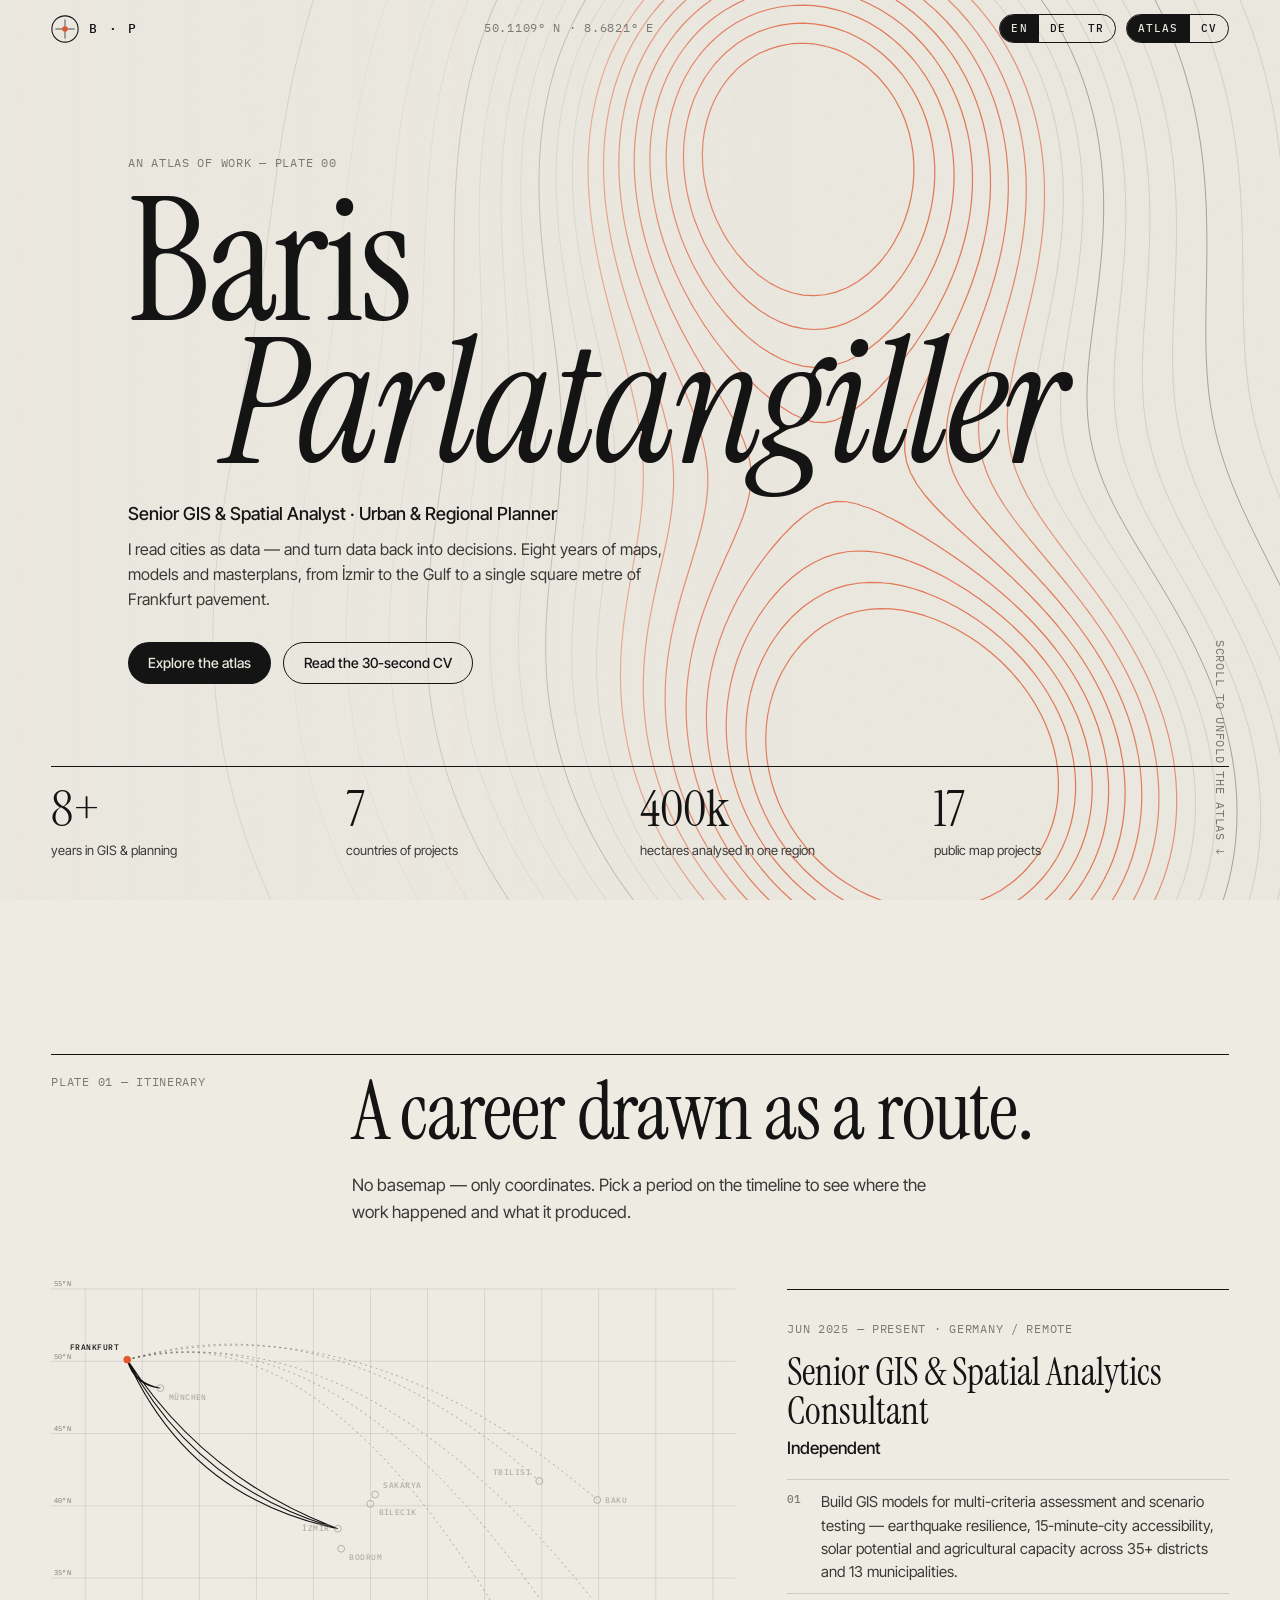
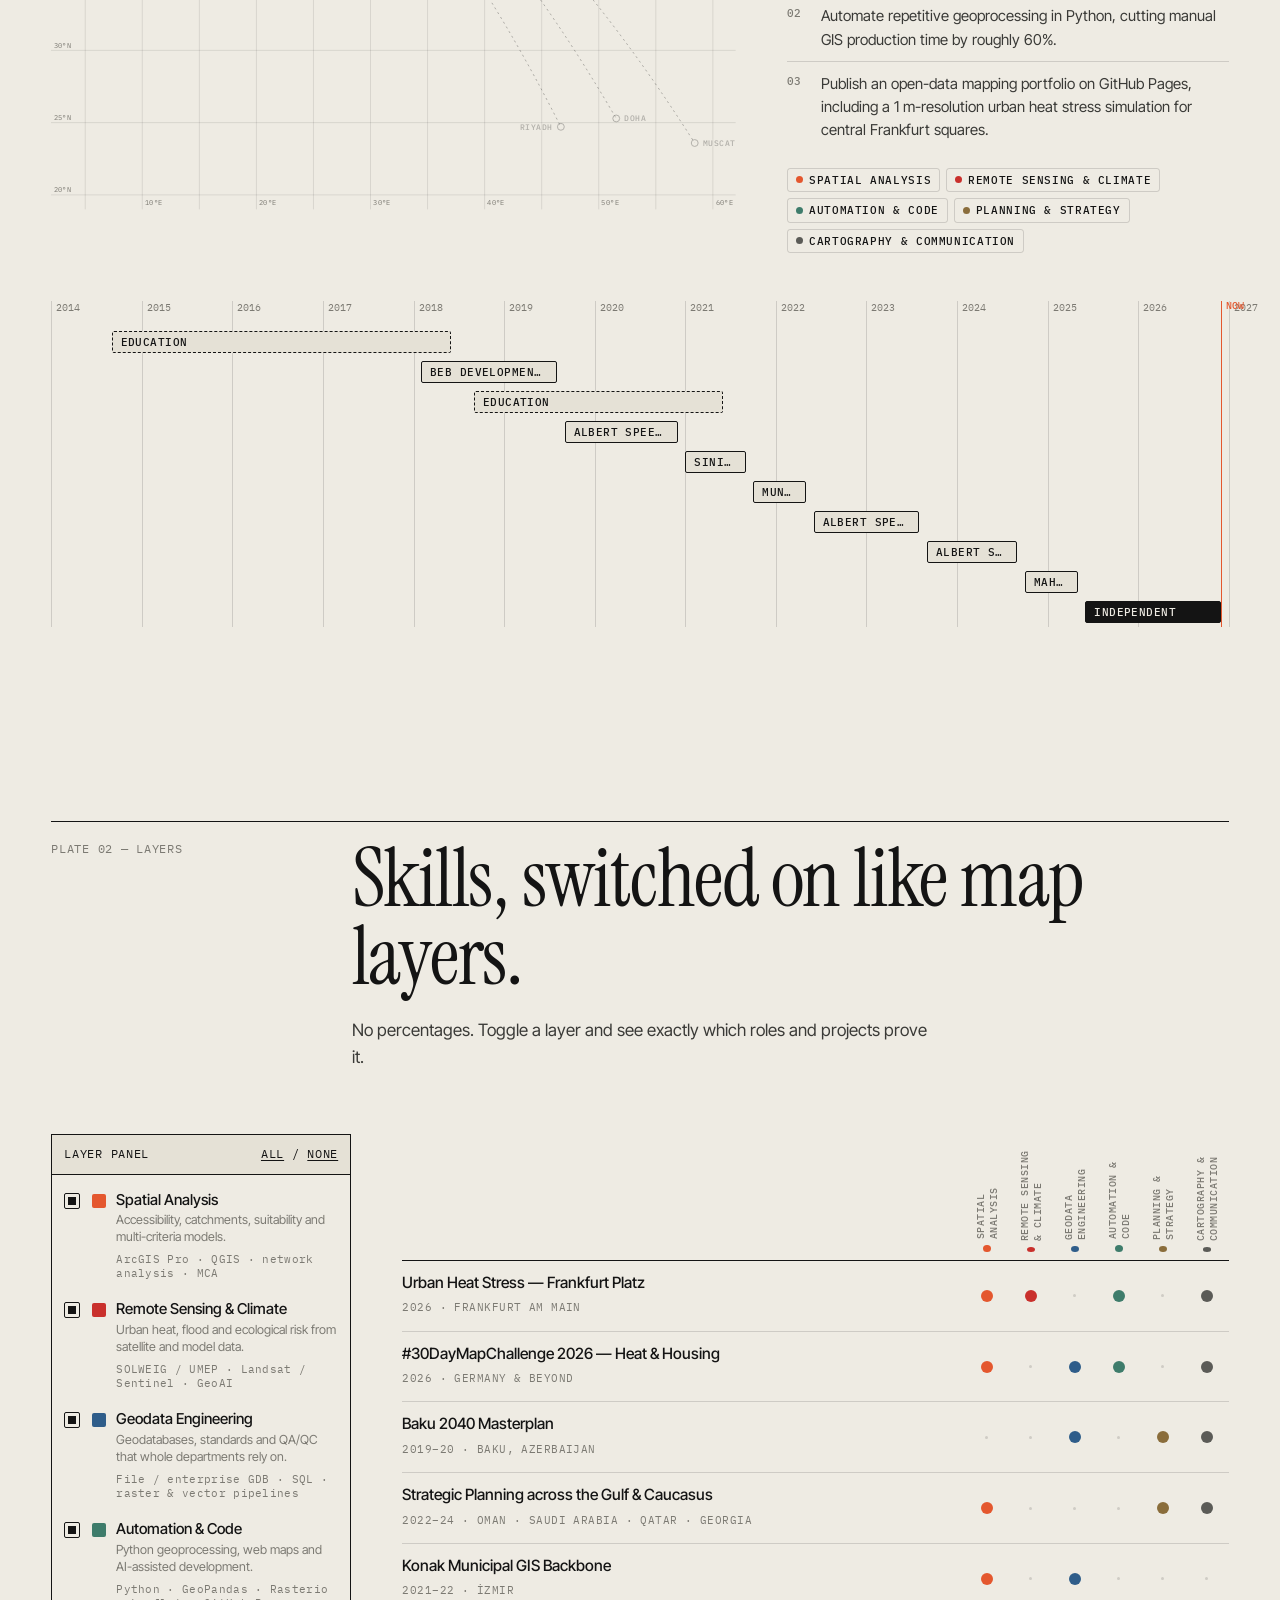
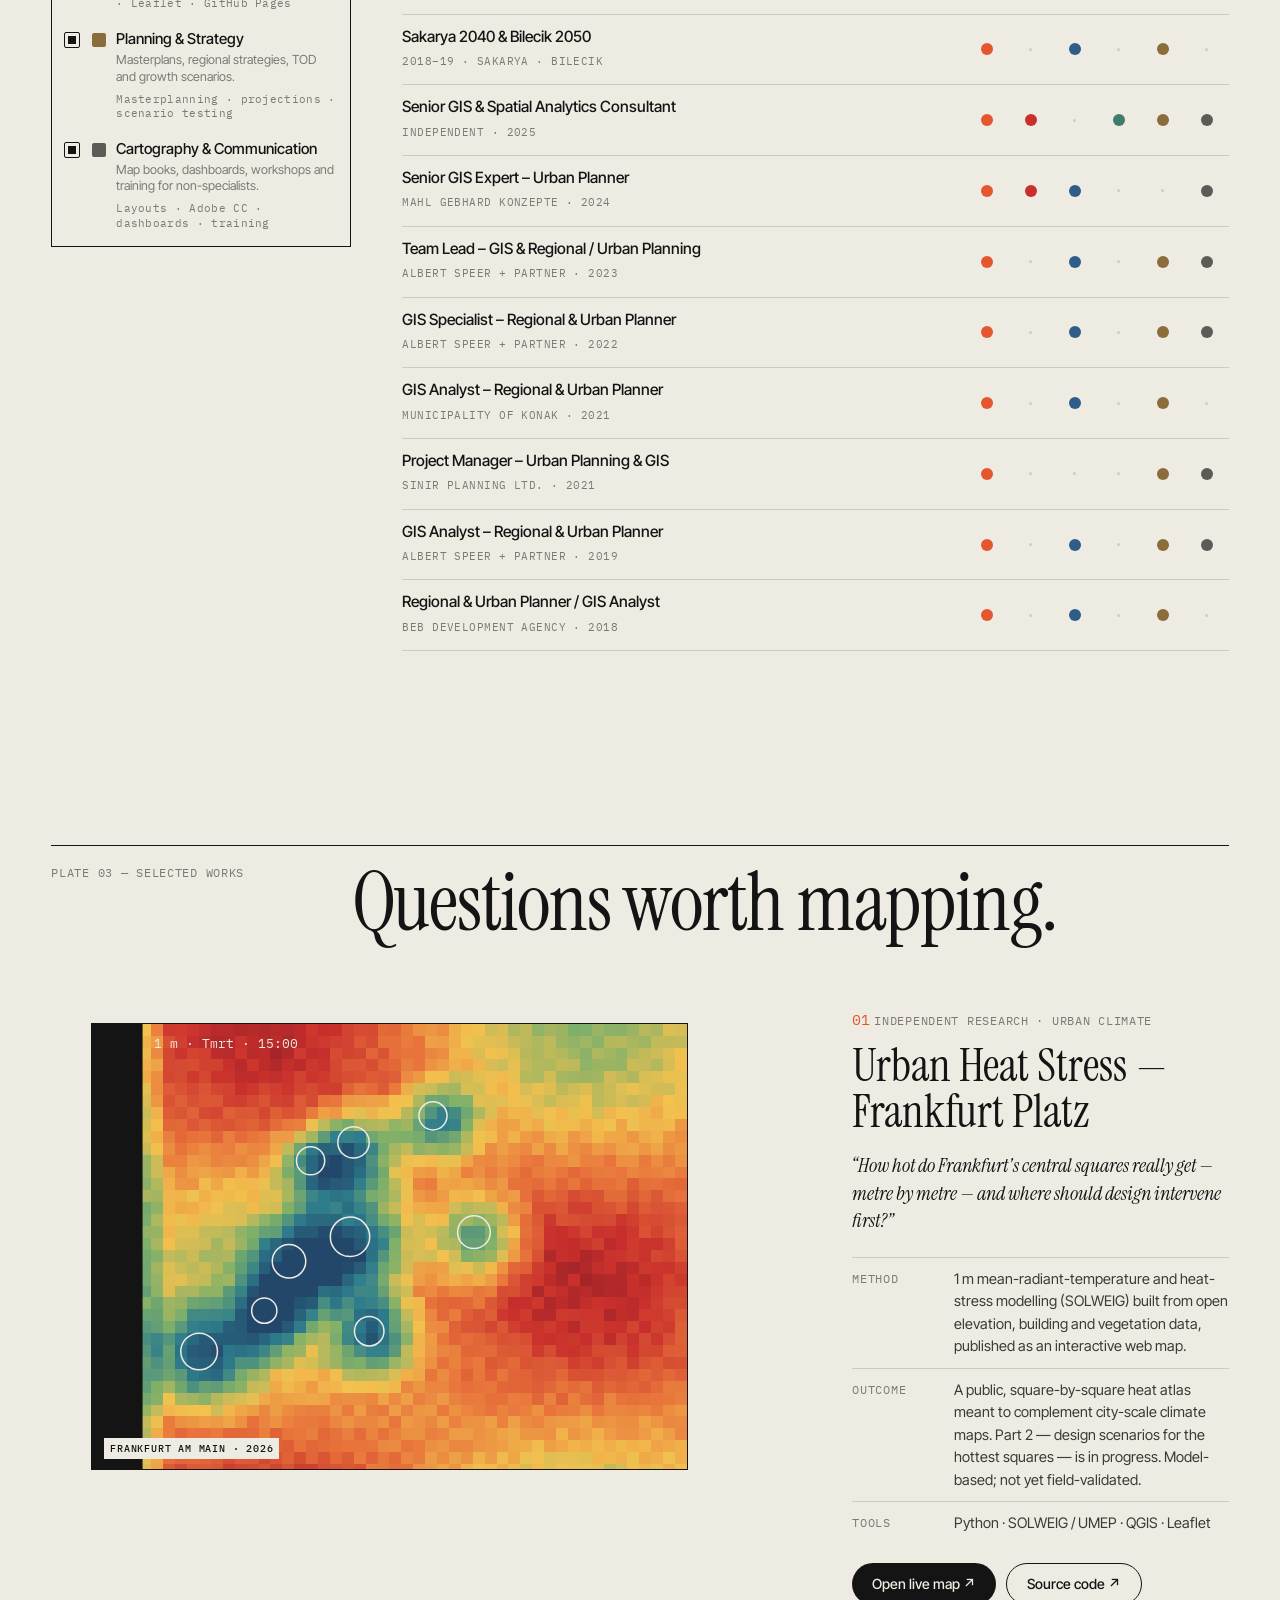
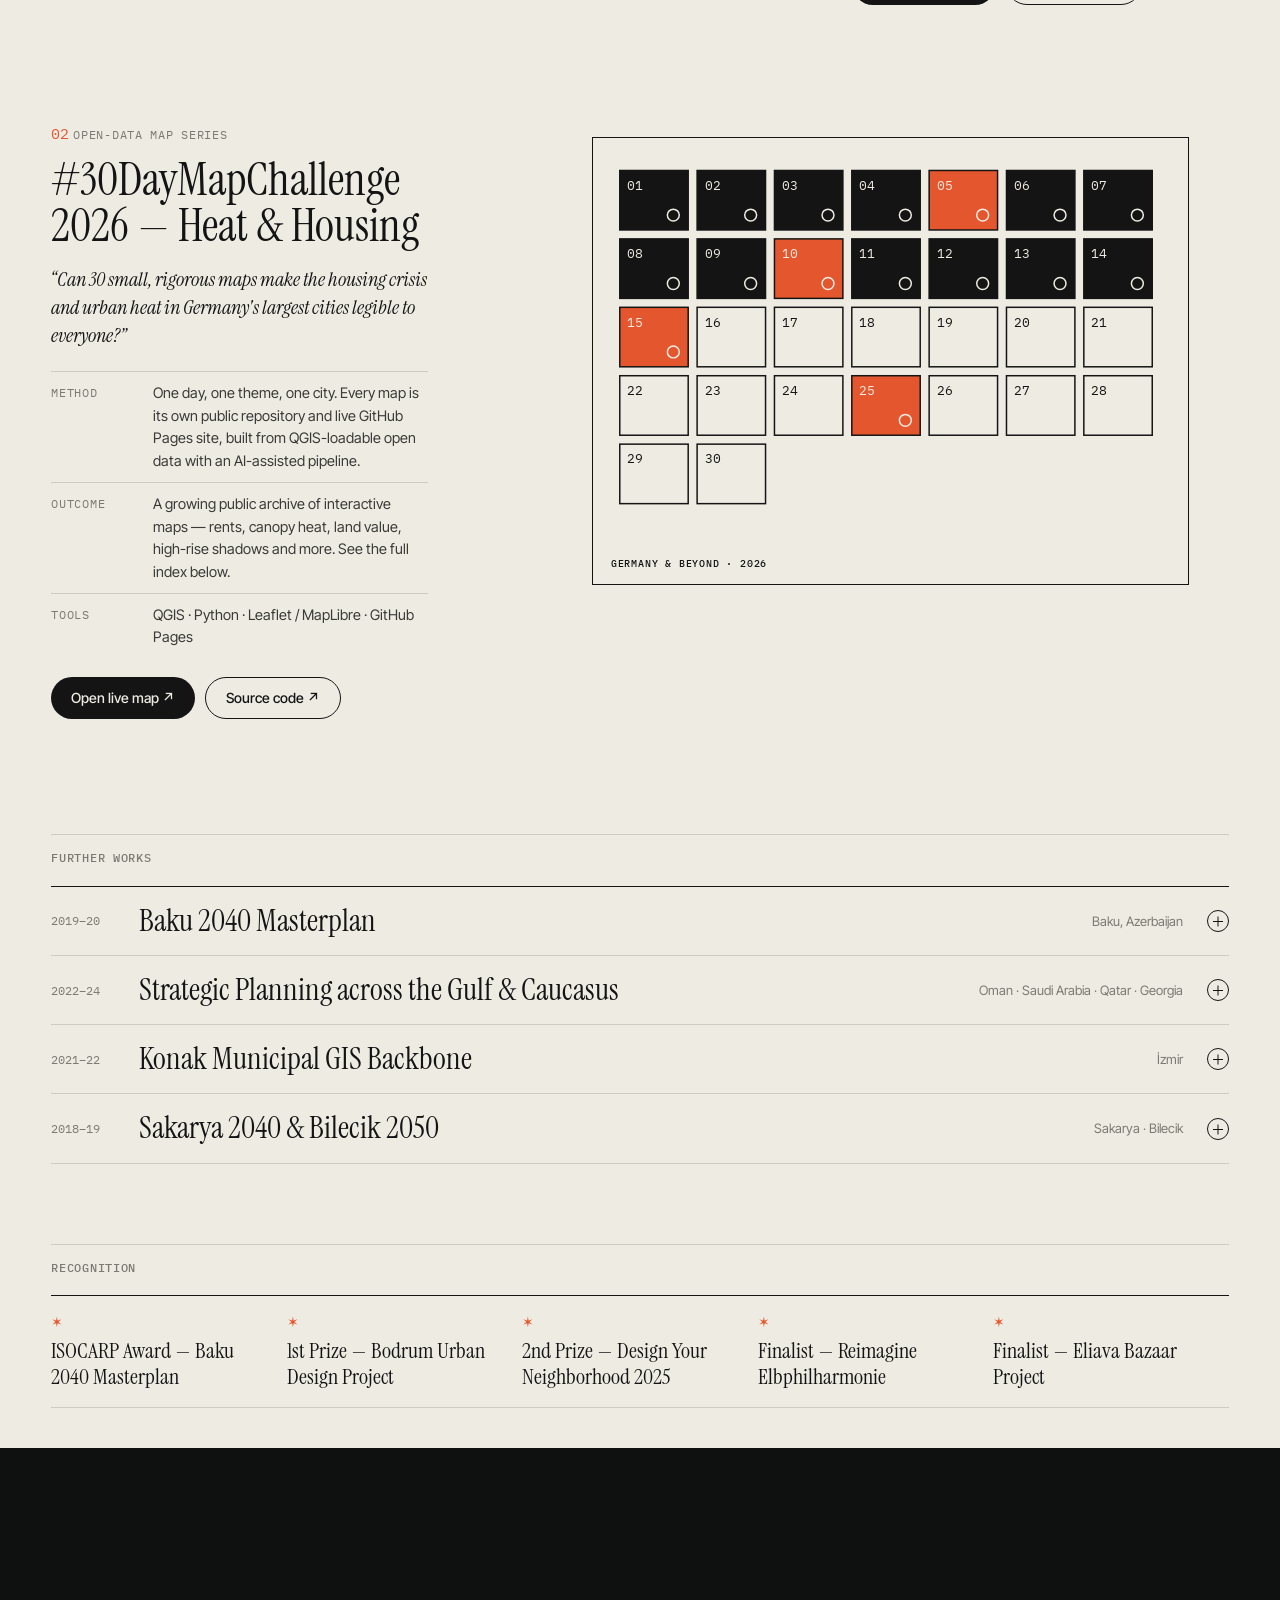
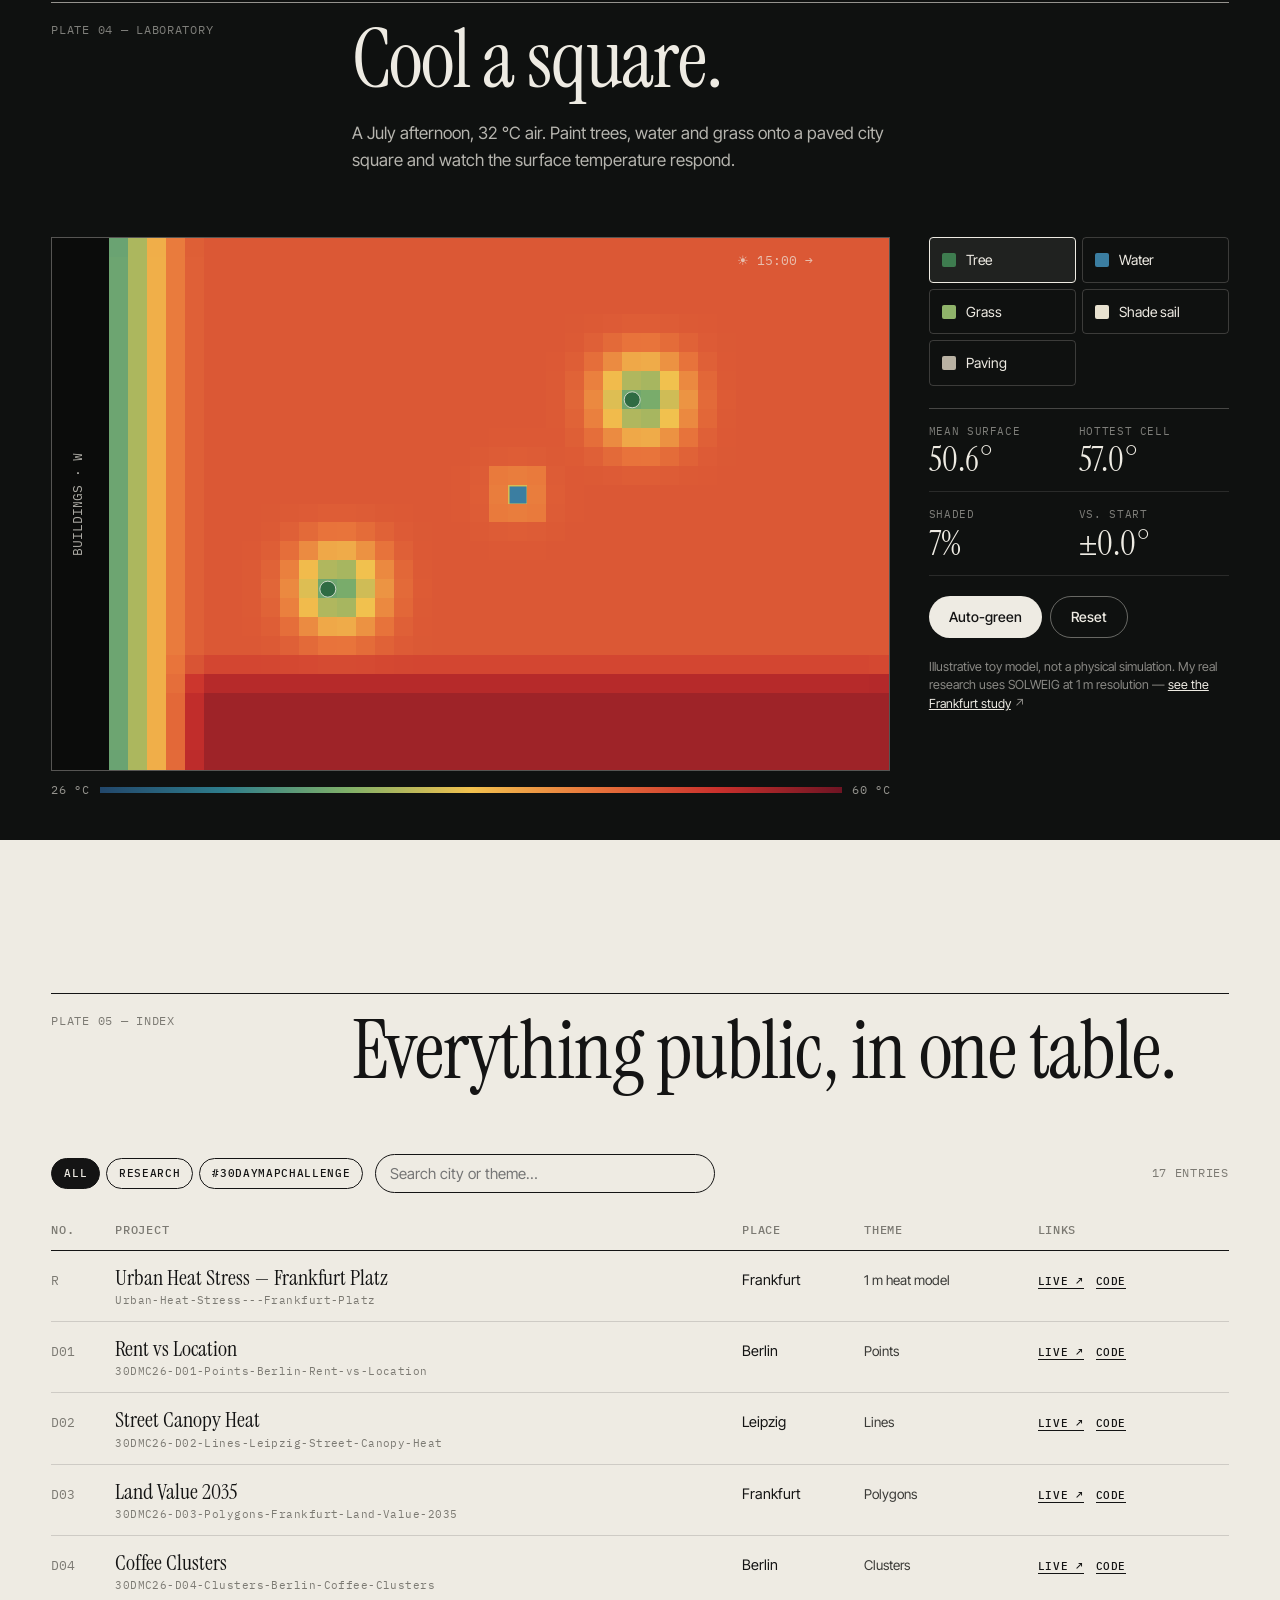
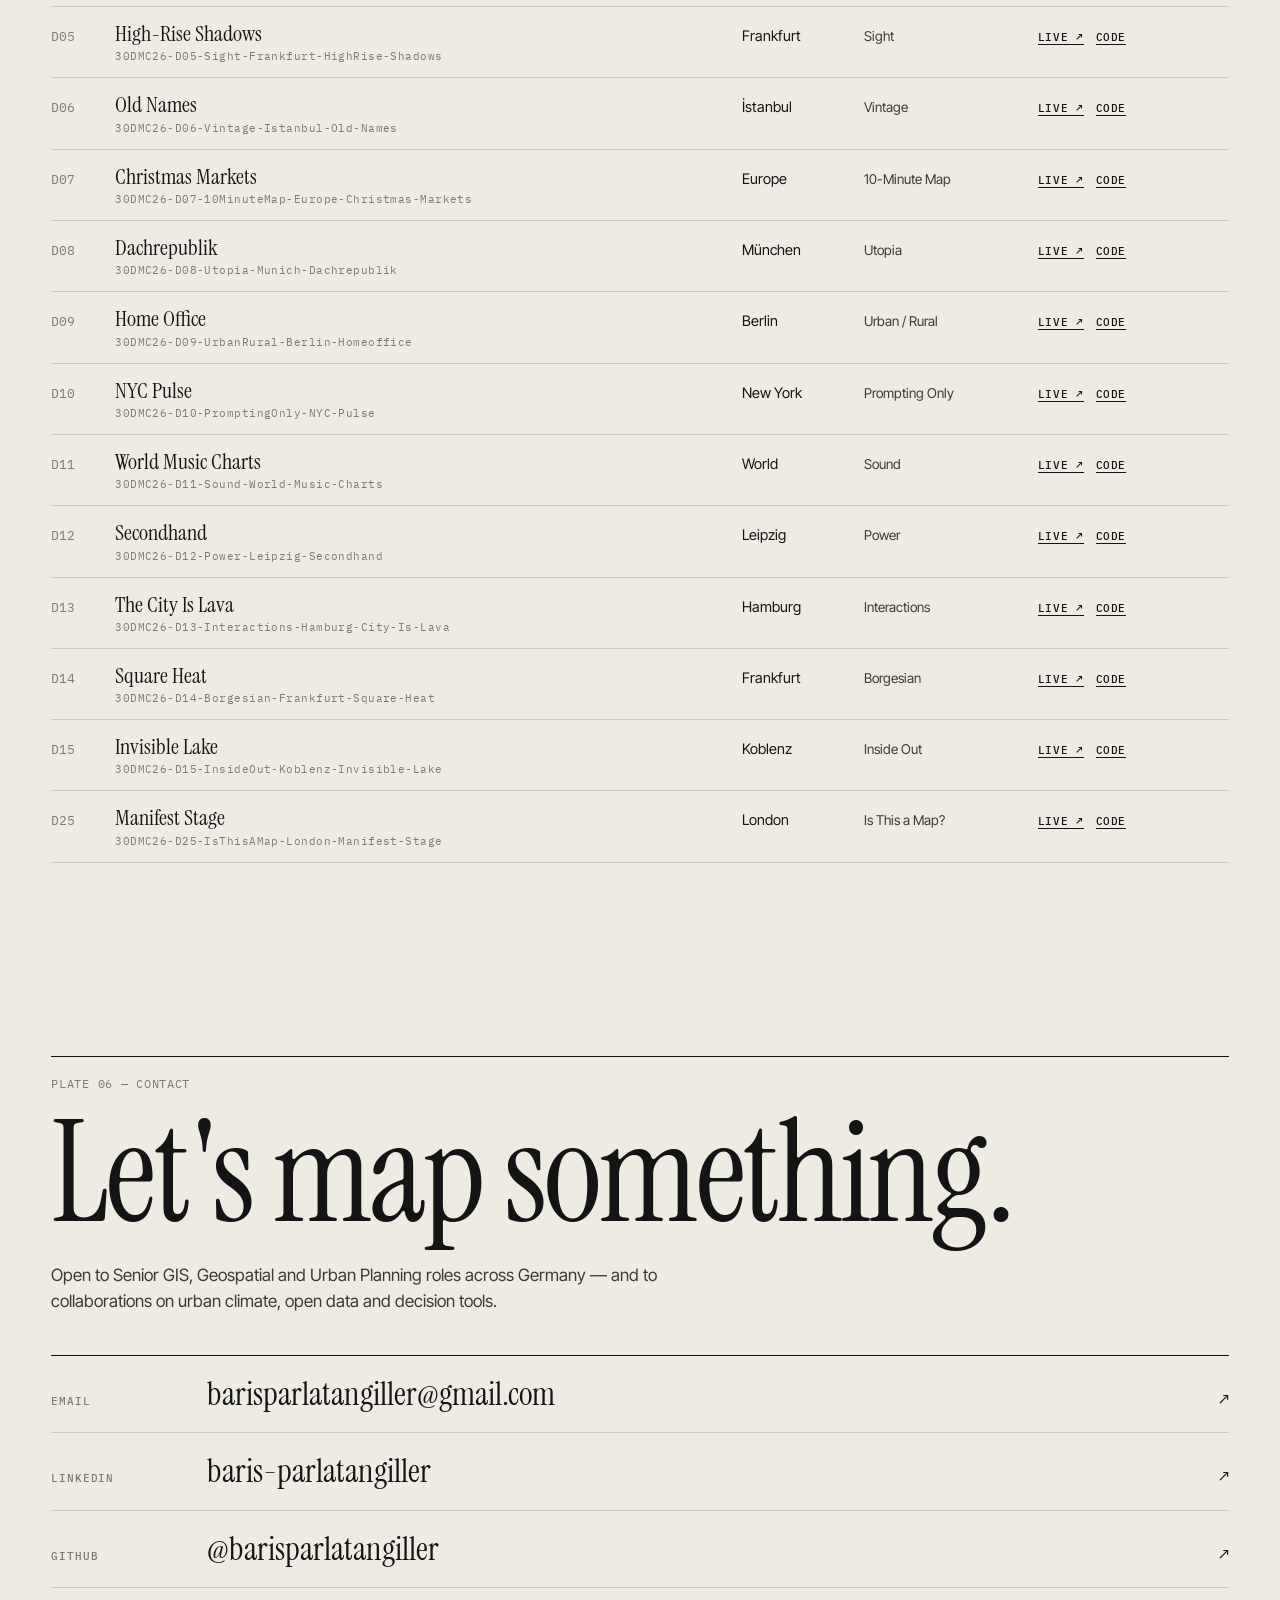
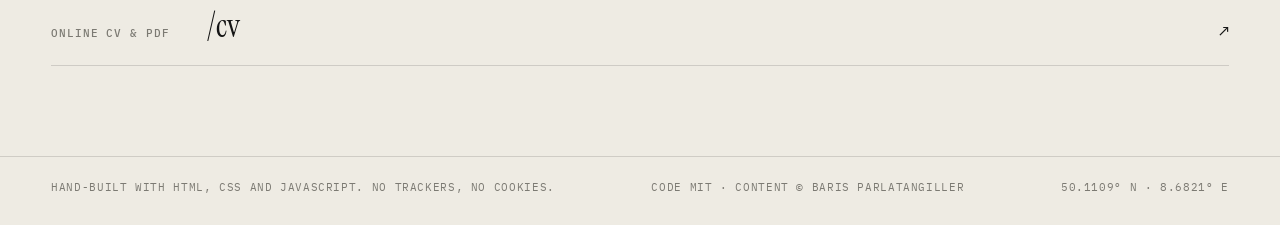
==== index.html @ 12535dd9 "An Atlas of Work: interactive CV & portfolio (EN/DE/TR) Co-Authored-By: Claude Opus 5.5 <noreply@ant" ====
<!DOCTYPE html>
<html lang="en">
<head>
  <meta charset="utf-8">
  <meta name="viewport" content="width=device-width, initial-scale=1">
  <title>Baris Parlatangiller — An Atlas of Work</title>
  <meta name="description" content="Senior GIS & Spatial Analyst and Urban Planner in Frankfurt am Main. Interactive portfolio and CV — urban heat, open data maps, masterplanning.">
  <meta property="og:title" content="Baris Parlatangiller — An Atlas of Work">
  <meta property="og:description" content="Senior GIS & Spatial Analyst · Urban & Regional Planner · Frankfurt am Main">
  <meta property="og:type" content="website">
  <meta name="theme-color" content="#EEEBE3">
  <link rel="icon" href="assets/favicon.svg" type="image/svg+xml">
  <link rel="preconnect" href="https://fonts.googleapis.com">
  <link rel="preconnect" href="https://fonts.gstatic.com" crossorigin>
  <link href="https://fonts.googleapis.com/css2?family=Instrument+Serif:ital@0;1&family=Inter+Tight:wght@400;500;600&family=IBM+Plex+Mono:wght@400;500&display=swap" rel="stylesheet">
  <link rel="stylesheet" href="assets/css/style.css">
</head>
<body>
  <a class="skip" href="#itinerary">Skip to content</a>

  <header class="bar" id="bar">
    <a class="mark" href="#top" aria-label="Top">
      <svg viewBox="0 0 32 32" width="28" height="28" aria-hidden="true"><circle cx="16" cy="16" r="15" fill="none" stroke="currentColor" stroke-width="1.2"/><path d="M5 16h22M16 5v22" stroke="currentColor" stroke-width=".8"/><circle cx="16" cy="16" r="3.2" fill="var(--signal)"/></svg>
      <span>B · P</span>
    </a>
    <div class="coords mono" id="coords" aria-hidden="true">50.1109° N · 8.6821° E</div>
    <div class="bar-right">
      <div class="seg" role="group" aria-label="Language">
        <button data-lang="en">EN</button><button data-lang="de">DE</button><button data-lang="tr">TR</button>
      </div>
      <div class="seg mode" role="group" aria-label="Mode">
        <a href="index.html" aria-current="page" data-i18n="nav.atlas">Atlas</a><a href="cv.html" data-keep-lang data-i18n="nav.cv">CV</a>
      </div>
    </div>
  </header>

  <nav class="plates" aria-label="Sections">
    <a href="#top"><b>00</b></a>
    <a href="#itinerary"><b>01</b><span data-i18n="nav.itinerary">Itinerary</span></a>
    <a href="#layers"><b>02</b><span data-i18n="nav.layers">Layers</span></a>
    <a href="#works"><b>03</b><span data-i18n="nav.works">Works</span></a>
    <a href="#lab"><b>04</b><span data-i18n="nav.lab">Lab</span></a>
    <a href="#index"><b>05</b><span data-i18n="nav.index">Index</span></a>
    <a href="#contact"><b>06</b><span data-i18n="nav.contact">Contact</span></a>
  </nav>

  <main>
    <!-- 00 HERO -->
    <section class="hero" id="top">
      <canvas id="field" aria-hidden="true"></canvas>
      <div class="hero-inner">
        <p class="kicker mono" data-i18n="hero.kicker">An atlas of work — Plate 00</p>
        <h1 class="name"><span class="l1">Baris</span><span class="l2">Parlatangiller</span></h1>
        <p class="role" data-i18n="hero.role">Senior GIS &amp; Spatial Analyst · Urban &amp; Regional Planner</p>
        <p class="lede" data-i18n="hero.lede"></p>
        <div class="cta">
          <a class="btn btn-ink" href="#itinerary" data-i18n="hero.cta.explore">Explore the atlas</a>
          <a class="btn btn-line" href="cv.html" data-keep-lang data-i18n="hero.cta.cv">Read the 30-second CV</a>
        </div>
      </div>
      <dl class="stats" id="stats"></dl>
      <a class="scrollcue mono" href="#itinerary"><span data-i18n="hero.scroll">Scroll</span> ↓</a>
    </section>

    <!-- 01 ITINERARY -->
    <section class="sec" id="itinerary">
      <header class="sec-head">
        <p class="kicker mono" data-i18n="it.kicker"></p>
        <h2 data-i18n="it.title"></h2>
        <p class="sec-lede" data-i18n="it.lede"></p>
      </header>
      <div class="it-grid">
        <figure class="it-map"><svg id="routeMap" viewBox="0 0 1000 760" role="img" aria-label="Map of career locations"></svg></figure>
        <article class="it-detail" id="itDetail" aria-live="polite"></article>
      </div>
      <div class="gantt" id="gantt" role="list"></div>
    </section>

    <!-- 02 LAYERS -->
    <section class="sec" id="layers">
      <header class="sec-head">
        <p class="kicker mono" data-i18n="ly.kicker"></p>
        <h2 data-i18n="ly.title"></h2>
        <p class="sec-lede" data-i18n="ly.lede"></p>
      </header>
      <div class="ly-grid">
        <aside class="ly-panel">
          <div class="ly-panel-head mono"><span data-i18n="ly.panel"></span>
            <span><button class="link" id="lyAll" data-i18n="ly.all"></button> / <button class="link" id="lyNone" data-i18n="ly.none"></button></span>
          </div>
          <ul id="layerList"></ul>
        </aside>
        <div class="ly-matrix" id="matrix"></div>
      </div>
    </section>

    <!-- 03 WORKS -->
    <section class="sec" id="works">
      <header class="sec-head">
        <p class="kicker mono" data-i18n="wk.kicker"></p>
        <h2 data-i18n="wk.title"></h2>
      </header>
      <div id="featured"></div>
      <h3 class="sub mono" data-i18n="wk.more"></h3>
      <div class="more" id="moreWorks"></div>
      <h3 class="sub mono" data-i18n="wk.awards"></h3>
      <ol class="awards" id="awards"></ol>
    </section>

    <!-- 04 LAB (dark) -->
    <div class="lab-wrap" id="labWrap"><section class="sec lab" id="lab">
      <header class="sec-head">
        <p class="kicker mono" data-i18n="lab.kicker"></p>
        <h2 data-i18n="lab.title"></h2>
        <p class="sec-lede" data-i18n="lab.lede"></p>
      </header>
      <div class="lab-grid">
        <div class="lab-stage">
          <canvas id="plaza" aria-label="Interactive plaza heat model"></canvas>
          <div class="lab-legend mono"><span>26 °C</span><i></i><span>60 °C</span></div>
        </div>
        <aside class="lab-side">
          <div class="tools" role="radiogroup" id="tools">
            <button data-tool="tree" aria-checked="true" role="radio"><i style="background:#3E7C4F"></i><span data-i18n="lab.tool.tree"></span></button>
            <button data-tool="water" role="radio"><i style="background:#3B7EA1"></i><span data-i18n="lab.tool.water"></span></button>
            <button data-tool="grass" role="radio"><i style="background:#8FB36A"></i><span data-i18n="lab.tool.grass"></span></button>
            <button data-tool="sail" role="radio"><i style="background:#E8E2D0"></i><span data-i18n="lab.tool.sail"></span></button>
            <button data-tool="paving" role="radio"><i style="background:#B9B2A3"></i><span data-i18n="lab.tool.paving"></span></button>
          </div>
          <dl class="readout">
            <div><dt class="mono" data-i18n="lab.mean"></dt><dd id="rMean">–</dd></div>
            <div><dt class="mono" data-i18n="lab.max"></dt><dd id="rMax">–</dd></div>
            <div><dt class="mono" data-i18n="lab.shade"></dt><dd id="rShade">–</dd></div>
            <div><dt class="mono" data-i18n="lab.delta"></dt><dd id="rDelta">–</dd></div>
          </dl>
          <div class="lab-actions">
            <button class="btn btn-paper" id="labGreen" data-i18n="lab.green"></button>
            <button class="btn btn-ghost" id="labReset" data-i18n="lab.reset"></button>
          </div>
          <p class="lab-note"><span data-i18n="lab.note"></span> <a id="labLink" target="_blank" rel="noopener" data-i18n="lab.notelink"></a> ↗</p>
        </aside>
      </div>
    </section></div>

    <!-- 05 INDEX -->
    <section class="sec" id="index">
      <header class="sec-head">
        <p class="kicker mono" data-i18n="ix.kicker"></p>
        <h2 data-i18n="ix.title"></h2>
      </header>
      <div class="ix-controls">
        <div class="chips" id="ixChips">
          <button data-kind="all" aria-pressed="true" data-i18n="ix.all"></button>
          <button data-kind="research" data-i18n="ix.research"></button>
          <button data-kind="30dmc" data-i18n="ix.30dmc"></button>
        </div>
        <input type="search" id="ixSearch" data-i18n-ph="ix.search" aria-label="Search">
        <span class="mono ix-count" id="ixCount"></span>
      </div>
      <div class="ix-wrap">
        <table class="ix">
          <thead><tr><th class="mono" data-i18n="ix.no"></th><th class="mono" data-i18n="ix.project"></th><th class="mono" data-i18n="ix.city"></th><th class="mono hide-s" data-i18n="ix.theme"></th><th class="mono" data-i18n="ix.links"></th></tr></thead>
          <tbody id="ixBody"></tbody>
        </table>
      </div>
    </section>

    <!-- 06 CONTACT -->
    <section class="sec contact" id="contact">
      <p class="kicker mono" data-i18n="ct.kicker"></p>
      <h2 class="big" data-i18n="ct.title"></h2>
      <p class="sec-lede" data-i18n="ct.lede"></p>
      <ul class="ct-links" id="ctLinks"></ul>
    </section>
  </main>

  <footer class="foot mono">
    <span data-i18n="ft.built"></span>
    <span data-i18n="ft.code"></span>
    <span>50.1109° N · 8.6821° E</span>
  </footer>

  <script src="data/ui.js"></script>
  <script src="data/content.js"></script>
  <script src="assets/js/i18n.js"></script>
  <script src="assets/js/field.js"></script>
  <script src="assets/js/plates.js"></script>
  <script src="assets/js/lab.js"></script>
  <script src="assets/js/main.js"></script>
</body>
</html>
---- assets/css/style.css ----
/* ==========================================================================
   An Atlas of Work — design tokens
   Paper + ink cartography, one signal colour, a heat ramp borrowed from UHI maps.
   ========================================================================== */
:root {
  --paper: #EEEBE3;
  --paper-2: #E5E1D6;
  --ink: #141414;
  --ink-2: #3A3A37;
  --mute: #7C7A73;
  --rule: rgba(20,20,20,.14);
  --signal: #E4572E;
  --cool: #2F5D8A;
  --moss: #3E7C6B;
  --night: #0F1110;
  --night-2: #1A1D1B;

  --serif: "Instrument Serif", "Times New Roman", serif;
  --sans: "Inter Tight", system-ui, -apple-system, "Segoe UI", sans-serif;
  --mono: "IBM Plex Mono", ui-monospace, Menlo, monospace;

  --pad: clamp(20px, 4vw, 56px);
  --max: 1360px;
  --ease: cubic-bezier(.2,.7,.1,1);
}

*, *::before, *::after { box-sizing: border-box; }
html { scroll-behavior: smooth; -webkit-text-size-adjust: 100%; }
body {
  margin: 0; background: var(--paper); color: var(--ink);
  font: 400 17px/1.55 var(--sans);
  text-rendering: optimizeLegibility; -webkit-font-smoothing: antialiased;
}
/* paper grain */
body::before {
  content: ""; position: fixed; inset: 0; pointer-events: none; z-index: 100; opacity: .35; mix-blend-mode: multiply;
  background-image: url("data:image/svg+xml,%3Csvg xmlns='http://www.w3.org/2000/svg' width='160' height='160'%3E%3Cfilter id='n'%3E%3CfeTurbulence type='fractalNoise' baseFrequency='.9' numOctaves='2' stitchTiles='stitch'/%3E%3CfeColorMatrix values='0 0 0 0 0  0 0 0 0 0  0 0 0 0 0  0 0 0 .08 0'/%3E%3C/filter%3E%3Crect width='100%25' height='100%25' filter='url(%23n)'/%3E%3C/svg%3E");
}
a { color: inherit; }
img, svg, canvas { display: block; max-width: 100%; }
button { font: inherit; color: inherit; background: none; border: 0; cursor: pointer; padding: 0; }
:focus-visible { outline: 2px solid var(--signal); outline-offset: 3px; }
.mono { font-family: var(--mono); font-size: 12px; letter-spacing: .06em; text-transform: uppercase; }
.skip { position: absolute; left: -999px; top: 8px; background: var(--ink); color: var(--paper); padding: 8px 12px; z-index: 200; }
.skip:focus { left: 8px; }

/* ---------- top bar ---------- */
.bar {
  position: fixed; top: 0; left: 0; right: 0; z-index: 50;
  display: flex; align-items: center; justify-content: space-between; gap: 16px;
  padding: 14px var(--pad);
  transition: background .4s, color .4s, border-color .4s;
  border-bottom: 1px solid transparent;
}
.bar.solid { background: rgba(238,235,227,.86); backdrop-filter: blur(10px); -webkit-backdrop-filter: blur(10px); border-color: var(--rule); }
.bar.dark { background: rgba(15,17,16,.82); color: var(--paper); border-color: rgba(255,255,255,.1); }
.mark { display: flex; align-items: center; gap: 10px; text-decoration: none; font: 500 13px/1 var(--mono); letter-spacing: .14em; }
.coords { color: var(--mute); font-variant-numeric: tabular-nums; }
.bar.dark .coords { color: rgba(238,235,227,.5); }
.bar-right { display: flex; gap: 10px; align-items: center; }
.seg { display: inline-flex; border: 1px solid currentColor; border-radius: 999px; overflow: hidden; }
.seg button, .seg a { font: 500 11px/1 var(--mono); letter-spacing: .1em; text-transform: uppercase; padding: 8px 11px; text-decoration: none; }
.seg [aria-pressed="true"], .seg [aria-current="page"] { background: currentColor; }
.seg [aria-pressed="true"], .seg [aria-current="page"] { color: var(--paper); background: var(--ink); }
.bar.dark .seg [aria-pressed="true"], .bar.dark .seg [aria-current="page"] { color: var(--ink); background: var(--paper); }

/* ---------- plate index (desktop) ---------- */
.plates {
  position: fixed; left: var(--pad); top: 50%; transform: translateY(-50%); z-index: 40;
  display: flex; flex-direction: column; gap: 6px;
  font: 500 11px/1 var(--mono); letter-spacing: .08em; text-transform: uppercase;
  opacity: 0; pointer-events: none; transition: opacity .4s;
}
.plates.show { opacity: 1; pointer-events: auto; }
.plates a { display: flex; gap: 10px; align-items: center; text-decoration: none; color: var(--mute); padding: 3px 0; }
.plates a b { font-weight: 500; width: 18px; }
.plates a span { opacity: 0; transform: translateX(-4px); transition: .3s var(--ease); }
.plates:hover a span, .plates a.on span { opacity: 1; transform: none; }
.plates a.on { color: var(--ink); }
.plates a.on b::before { content: ""; display: inline-block; width: 6px; height: 6px; background: var(--signal); border-radius: 50%; margin-right: 6px; vertical-align: 1px; }
.plates.dark a { color: rgba(238,235,227,.4); } .plates.dark a.on { color: var(--paper); }
@media (max-width: 1599px) { .plates { display: none; } }

/* ---------- hero ---------- */
.hero { position: relative; min-height: 100svh; padding: 120px var(--pad) 40px; display: grid; grid-template-rows: 1fr auto; overflow: hidden; }
#field { position: absolute; inset: 0; width: 100%; height: 100%; }
.hero-inner { min-width: 0; position: relative; max-width: var(--max); width: 100%; margin: 0 auto; align-self: center; padding-left: clamp(0px, 6vw, 90px); pointer-events: none; }
.hero-inner a { pointer-events: auto; }
.kicker { color: var(--mute); margin: 0 0 18px; }
.name { margin: 0; font: 400 clamp(64px, 13.5vw, 228px)/.82 var(--serif); letter-spacing: -.02em; }
.name span { display: block; }
.name .l2 { font-style: italic; padding-left: .55em; }
.role { margin: 28px 0 0; font: 500 clamp(15px, 1.4vw, 19px)/1.3 var(--sans); }
.lede { max-width: 34em; margin: 12px 0 0; color: var(--ink-2); font-size: clamp(16px, 1.25vw, 18px); }
.cta { display: flex; flex-wrap: wrap; gap: 12px; margin-top: 30px; }
.btn { display: inline-flex; align-items: center; gap: 8px; padding: 13px 20px; border-radius: 999px; text-decoration: none; font: 500 14px/1 var(--sans); transition: transform .25s var(--ease), background .25s, color .25s; }
.btn:hover { transform: translateY(-2px); }
.btn-ink { background: var(--ink); color: var(--paper); }
.btn-line { border: 1px solid var(--ink); background: rgba(238,235,227,.6); }
.btn-paper { background: var(--paper); color: var(--ink); }
.btn-ghost { border: 1px solid rgba(238,235,227,.4); color: var(--paper); }

.stats { position: relative; max-width: var(--max); width: 100%; margin: 48px auto 0; display: grid; grid-template-columns: repeat(4, 1fr); border-top: 1px solid var(--ink); }
.stats div { padding: 16px 16px 0 0; }
.stats dt { font: 400 clamp(34px, 4vw, 58px)/1 var(--serif); }
.stats dd { margin: 6px 0 0; color: var(--ink-2); font-size: 13px; }
.scrollcue { position: absolute; right: var(--pad); bottom: 44px; text-decoration: none; color: var(--mute); writing-mode: vertical-rl; }
@media (max-width: 720px) { .name { font-size: 15vw; } .name .l2 { padding-left: 0; } .hero { padding-top: 96px; } .stats { grid-template-columns: repeat(2, 1fr); } .scrollcue { display: none; } .coords { display: none; } }

/* reveal */
.rv { opacity: 0; transform: translateY(24px); transition: opacity .9s var(--ease), transform .9s var(--ease); }
.rv.in { opacity: 1; transform: none; }

/* ---------- section scaffolding ---------- */
.sec { position: relative; max-width: var(--max); margin: 0 auto; padding: clamp(90px, 12vw, 170px) var(--pad) 40px; }
.sec-head { display: grid; grid-template-columns: repeat(12, 1fr); column-gap: 24px; margin-bottom: clamp(36px, 5vw, 64px); border-top: 1px solid var(--ink); padding-top: 18px; }
.sec-head .kicker { grid-column: 1 / span 3; }
.sec-head h2 { grid-column: 4 / span 9; margin: 0; font: 400 clamp(42px, 6.4vw, 104px)/.95 var(--serif); letter-spacing: -.015em; }
.sec-head .sec-lede { grid-column: 4 / span 6; margin: 22px 0 0; color: var(--ink-2); }
@media (max-width: 860px) { .sec-head .kicker, .sec-head h2, .sec-head .sec-lede { grid-column: 1 / -1; } }
.sub { margin: 80px 0 18px; padding-top: 14px; border-top: 1px solid var(--rule); color: var(--mute); font-weight: 500; }

/* ---------- 01 itinerary ---------- */
.it-grid { display: grid; grid-template-columns: 1.55fr 1fr; gap: clamp(24px, 4vw, 60px); align-items: start; }
.it-map { margin: 0; }
#routeMap { width: 100%; height: auto; overflow: visible; }
#routeMap .grat { stroke: var(--rule); stroke-width: 1; fill: none; }
#routeMap .grat-label { font: 400 10px var(--mono); fill: var(--mute); letter-spacing: .05em; }
#routeMap .route { fill: none; stroke: var(--ink); stroke-width: 1.6; }
#routeMap .arc { fill: none; stroke: var(--ink); stroke-width: 1; stroke-dasharray: 3 5; opacity: .45; }
#routeMap .pt circle.dot { fill: var(--paper); stroke: var(--ink); stroke-width: 1.4; transition: r .3s, fill .3s; }
#routeMap .pt text { font: 500 12px var(--mono); letter-spacing: .06em; text-transform: uppercase; fill: var(--ink); paint-order: stroke; stroke: var(--paper); stroke-width: 4px; }
#routeMap .pt.dim { opacity: .28; }
#routeMap .pt.hot circle.dot { fill: var(--signal); stroke: var(--signal); }
#routeMap .pt .ring { fill: none; stroke: var(--signal); stroke-width: 1; opacity: 0; }
#routeMap .pt.hot .ring { animation: ping 2.2s var(--ease) infinite; }
@keyframes ping { 0% { r: 6; opacity: .9; } 100% { r: 26; opacity: 0; } }
.it-detail { position: sticky; top: 96px; border-top: 1px solid var(--ink); padding-top: 18px; min-height: 340px; }
.it-detail .when { color: var(--mute); }
.it-detail h3 { margin: 14px 0 4px; font: 400 clamp(30px, 3vw, 44px)/1.02 var(--serif); }
.it-detail .org { font-weight: 500; margin: 0 0 18px; }
.it-detail ul { margin: 0; padding: 0; list-style: none; counter-reset: b; }
.it-detail li { position: relative; padding: 10px 0 10px 34px; border-top: 1px solid var(--rule); font-size: 15px; color: var(--ink-2); counter-increment: b; }
.it-detail li::before { content: counter(b, decimal-leading-zero); position: absolute; left: 0; top: 12px; font: 500 11px var(--mono); color: var(--mute); }
.it-detail .tags { display: flex; flex-wrap: wrap; gap: 6px; margin-top: 16px; }
.tag { font: 500 10.5px/1 var(--mono); letter-spacing: .06em; text-transform: uppercase; padding: 6px 8px; border: 1px solid var(--rule); border-radius: 3px; display: inline-flex; gap: 6px; align-items: center; }
.tag i { width: 7px; height: 7px; border-radius: 50%; display: inline-block; }
.swap { animation: swap .5s var(--ease); }
@keyframes swap { from { opacity: 0; transform: translateY(8px); } to { opacity: 1; transform: none; } }

.gantt { margin-top: 48px; position: relative; padding-top: 26px; }
.gantt .axis { position: absolute; top: 0; left: 0; right: 0; height: 100%; pointer-events: none; }
.gantt .tick { position: absolute; top: 0; bottom: 0; border-left: 1px solid var(--rule); font: 400 10px var(--mono); color: var(--mute); padding-left: 4px; }
.gantt .row { position: relative; height: 30px; }
.gantt .barbtn {
  position: absolute; top: 4px; height: 22px; border-radius: 2px; background: var(--paper-2); border: 1px solid var(--ink);
  font: 500 10.5px/20px var(--mono); letter-spacing: .04em; text-transform: uppercase; padding: 0 8px; overflow: hidden; white-space: nowrap; text-overflow: ellipsis; text-align: left;
  transition: background .25s, color .25s;
}
.gantt .barbtn:hover { background: #fff; }
.gantt .barbtn[aria-pressed="true"] { background: var(--ink); color: var(--paper); }
.gantt .barbtn.edu { border-style: dashed; }
.gantt .now { position: absolute; top: 0; bottom: 0; border-left: 1.5px solid var(--signal); }
.gantt .now::after { content: "NOW"; position: absolute; top: -2px; left: 4px; font: 500 10px var(--mono); color: var(--signal); }
@media (max-width: 960px) { .it-grid { grid-template-columns: 1fr; } .it-detail { position: static; min-height: 0; } }

/* ---------- 02 layers ---------- */
.ly-grid { display: grid; grid-template-columns: 300px 1fr; gap: clamp(24px, 4vw, 56px); align-items: start; }
.ly-panel { position: sticky; top: 96px; border: 1px solid var(--ink); background: var(--paper); }
.ly-panel-head { display: flex; justify-content: space-between; padding: 10px 12px; border-bottom: 1px solid var(--ink); background: var(--paper-2); }
.link { text-decoration: underline; text-underline-offset: 2px; font: inherit; text-transform: inherit; letter-spacing: inherit; }
.ly-panel ul { list-style: none; margin: 0; padding: 6px 0; }
.ly-panel li label { display: grid; grid-template-columns: 18px 14px 1fr; gap: 10px; align-items: start; padding: 10px 12px; cursor: pointer; }
.ly-panel li label:hover { background: rgba(20,20,20,.04); }
.ly-panel input { appearance: none; width: 16px; height: 16px; border: 1px solid var(--ink); border-radius: 2px; margin: 2px 0 0; display: grid; place-items: center; cursor: pointer; }
.ly-panel input:checked::after { content: ""; width: 8px; height: 8px; background: var(--ink); }
.ly-panel .sw { width: 14px; height: 14px; margin-top: 3px; border-radius: 2px; }
.ly-panel strong { display: block; font-weight: 500; font-size: 15px; line-height: 1.25; }
.ly-panel small { display: block; color: var(--mute); font-size: 12.5px; line-height: 1.35; margin-top: 3px; }
.ly-panel small.tools { font-family: var(--mono); font-size: 10.5px; letter-spacing: .03em; margin-top: 6px; }

.ly-matrix { --cols: 6; }
.mx-head, .mx-row { display: grid; grid-template-columns: minmax(0, 1fr) repeat(var(--cols), 44px); align-items: center; }
.mx-head { position: sticky; top: 66px; background: var(--paper); z-index: 2; border-bottom: 1px solid var(--ink); padding: 8px 0; }
.mx-head span { font: 500 10px var(--mono); letter-spacing: .05em; text-transform: uppercase; color: var(--mute); }
.mx-head .c { writing-mode: vertical-rl; transform: rotate(180deg); justify-self: center; height: 110px; display: flex; align-items: center; gap: 6px; }
.mx-head .c i { width: 8px; height: 8px; border-radius: 50%; }
.mx-row { border-bottom: 1px solid var(--rule); padding: 12px 0; transition: opacity .35s var(--ease); }
.mx-row.off { opacity: .2; }
.mx-row .t b { display: block; font-weight: 500; font-size: 15.5px; line-height: 1.25; }
.mx-row .t small { color: var(--mute); font: 400 11px var(--mono); letter-spacing: .04em; text-transform: uppercase; }
.mx-row .d { justify-self: center; width: 12px; height: 12px; border-radius: 50%; transform: scale(0); transition: transform .45s var(--ease); }
.mx-row .d.on { transform: scale(1); }
.mx-row .d.hidden { transform: scale(.35); opacity: .3; }
.mx-row .d.blank { width: 3px; height: 3px; background: var(--rule) !important; transform: none; }
@media (max-width: 900px) { .ly-grid { grid-template-columns: 1fr; } .ly-panel { position: static; } .mx-head, .mx-row { grid-template-columns: minmax(0,1fr) repeat(var(--cols), 26px); } .mx-head .c { height: 92px; } }

/* ---------- 03 works ---------- */
.feat { display: grid; grid-template-columns: repeat(12, 1fr); column-gap: 24px; margin-bottom: clamp(70px, 9vw, 130px); }
.feat .plate { grid-column: 1 / span 7; aspect-ratio: 4/3; position: relative; background: var(--paper-2); border: 1px solid var(--ink); overflow: hidden; }
.feat .plate svg, .feat .plate img { width: 100%; height: 100%; object-fit: cover; }
.feat .plate .cap { position: absolute; left: 12px; bottom: 10px; font: 500 10px var(--mono); letter-spacing: .08em; text-transform: uppercase; background: var(--paper); padding: 4px 6px; }
.feat .txt { grid-column: 9 / span 4; align-self: center; }
.feat.flip .plate { grid-column: 6 / span 7; order: 2; }
.feat.flip .txt { grid-column: 1 / span 4; order: 1; }
.feat .num { font: 400 15px var(--mono); color: var(--signal); }
.feat h3 { font: 400 clamp(34px, 3.6vw, 56px)/1 var(--serif); margin: 10px 0 18px; }
.feat .q { font: 400 italic clamp(19px, 1.6vw, 23px)/1.35 var(--serif); margin: 0 0 22px; }
.feat dl { margin: 0; }
.feat dl div { border-top: 1px solid var(--rule); padding: 10px 0; display: grid; grid-template-columns: 90px 1fr; gap: 12px; font-size: 14.5px; color: var(--ink-2); }
.feat dt { color: var(--mute); padding-top: 2px; }
.feat dd { margin: 0; }
.feat .links { display: flex; flex-wrap: wrap; gap: 10px; margin-top: 18px; }
@media (max-width: 900px) { .feat .plate, .feat .txt, .feat.flip .plate, .feat.flip .txt { grid-column: 1 / -1; order: initial; } .feat .txt { margin-top: 22px; } }

.more { border-top: 1px solid var(--ink); }
.more details { border-bottom: 1px solid var(--rule); }
.more summary { list-style: none; display: grid; grid-template-columns: 70px 1fr auto 28px; gap: 18px; align-items: center; padding: 18px 0; cursor: pointer; }
.more summary::-webkit-details-marker { display: none; }
.more summary .yr { font: 400 12px var(--mono); color: var(--mute); }
.more summary h4 { margin: 0; font: 400 clamp(24px, 2.4vw, 34px)/1.05 var(--serif); }
.more summary .pl { color: var(--mute); font-size: 13px; text-align: right; }
.more summary .pm { width: 22px; height: 22px; border: 1px solid var(--ink); border-radius: 50%; position: relative; justify-self: end; transition: transform .35s var(--ease), background .3s; }
.more summary .pm::before, .more summary .pm::after { content: ""; position: absolute; left: 5px; right: 5px; top: 10px; height: 1px; background: currentColor; }
.more summary .pm::after { transform: rotate(90deg); transition: transform .35s var(--ease); }
.more details[open] .pm::after { transform: rotate(0); }
.more summary:hover h4 { font-style: italic; }
.more .body { display: grid; grid-template-columns: 220px 1fr; gap: 28px; padding: 0 0 28px 88px; }
.more .body .mini { aspect-ratio: 1; border: 1px solid var(--ink); background: var(--paper-2); }
.more .body dl div { display: grid; grid-template-columns: 90px 1fr; gap: 12px; border-top: 1px solid var(--rule); padding: 9px 0; font-size: 14.5px; color: var(--ink-2); }
.more .body dt { color: var(--mute); }
.more .body dd { margin: 0; }
@media (max-width: 760px) { .more summary { grid-template-columns: 54px 1fr 24px; } .more summary .pl { display: none; } .more .body { grid-template-columns: 1fr; padding-left: 0; } .more .body .mini { max-width: 200px; } }

.awards { list-style: none; padding: 0; margin: 0; display: grid; grid-template-columns: repeat(auto-fit, minmax(220px, 1fr)); gap: 0; border-top: 1px solid var(--ink); }
.awards li { padding: 18px 18px 18px 0; border-bottom: 1px solid var(--rule); font: 400 22px/1.15 var(--serif); }
.awards li::before { content: "✶"; display: block; color: var(--signal); font-size: 14px; margin-bottom: 8px; }

/* ---------- 04 lab (dark room) ---------- */
.lab-wrap { background: var(--night); color: var(--paper); }
.lab { color: var(--paper); }
.lab .sec-head { border-color: rgba(238,235,227,.6); }
.lab .kicker { color: rgba(238,235,227,.5); }
.lab .sec-lede { color: rgba(238,235,227,.75); }
.lab-grid { display: grid; grid-template-columns: 1fr 300px; gap: clamp(24px, 3vw, 48px); align-items: start; }
.lab-stage { position: relative; }
#plaza { width: 100%; height: auto; aspect-ratio: 44/28; border: 1px solid rgba(238,235,227,.25); cursor: crosshair; touch-action: none; image-rendering: pixelated; background: #222; }
.lab-legend { display: flex; align-items: center; gap: 10px; margin-top: 10px; color: rgba(238,235,227,.6); }
.lab-legend i { flex: 1; height: 6px; background: linear-gradient(90deg, #22476B, #2E7D8C, #7FB069, #F2C14E, #E8743B, #C9302C, #6E1423); }
.tools { display: grid; grid-template-columns: 1fr 1fr; gap: 6px; }
.tools button { display: flex; align-items: center; gap: 10px; padding: 11px 12px; border: 1px solid rgba(238,235,227,.2); border-radius: 4px; font-size: 14px; transition: border-color .2s, background .2s; }
.tools button i { width: 14px; height: 14px; border-radius: 2px; }
.tools button[aria-checked="true"] { border-color: var(--paper); background: rgba(238,235,227,.08); }
.readout { margin: 22px 0 0; display: grid; grid-template-columns: 1fr 1fr; border-top: 1px solid rgba(238,235,227,.25); }
.readout div { padding: 14px 0; border-bottom: 1px solid rgba(238,235,227,.12); }
.readout dt { color: rgba(238,235,227,.5); font-size: 10.5px; }
.readout dd { margin: 4px 0 0; font: 400 34px/1 var(--serif); font-variant-numeric: tabular-nums; }
#rDelta.good { color: #7FD1AE; }
.lab-actions { display: flex; gap: 8px; margin-top: 20px; flex-wrap: wrap; }
.lab-note { font-size: 12.5px; color: rgba(238,235,227,.55); margin-top: 20px; line-height: 1.5; }
.lab-note a { color: var(--paper); }
@media (max-width: 960px) { .lab-grid { grid-template-columns: 1fr; } }

/* ---------- 05 index ---------- */
.ix-controls { display: flex; flex-wrap: wrap; gap: 12px; align-items: center; margin-bottom: 18px; }
.chips { display: flex; flex-wrap: wrap; gap: 6px; }
.chips button { font: 500 11px/1 var(--mono); letter-spacing: .06em; text-transform: uppercase; padding: 9px 12px; border: 1px solid var(--ink); border-radius: 999px; }
.chips button[aria-pressed="true"] { background: var(--ink); color: var(--paper); }
#ixSearch { flex: 1; min-width: 200px; max-width: 340px; font: 400 15px var(--sans); padding: 9px 14px; border: 1px solid var(--ink); border-radius: 999px; background: transparent; color: var(--ink); }
.ix-count { color: var(--mute); margin-left: auto; }
.ix-wrap { overflow-x: auto; }
.ix { width: 100%; border-collapse: collapse; }
.ix th { text-align: left; color: var(--mute); font-weight: 500; padding: 10px 12px 10px 0; border-bottom: 1px solid var(--ink); }
.ix td { padding: 14px 12px 14px 0; border-bottom: 1px solid var(--rule); vertical-align: baseline; }
.ix tr { transition: background .2s; }
.ix tbody tr:hover { background: rgba(20,20,20,.035); }
.ix td.no { font: 400 13px var(--mono); color: var(--mute); width: 64px; }
.ix td.p { font: 400 22px/1.15 var(--serif); }
.ix td.p small { display: block; font: 400 11px var(--mono); letter-spacing: .04em; color: var(--mute); text-transform: none; margin-top: 3px; }
.ix td.c { font-size: 14.5px; }
.ix td.th { font-size: 13.5px; color: var(--ink-2); }
.ix td.l { white-space: nowrap; }
.ix td.l a { font: 500 11px var(--mono); letter-spacing: .06em; text-transform: uppercase; text-decoration: none; border-bottom: 1px solid currentColor; margin-right: 12px; }
.ix td.l a:hover { color: var(--signal); }
@media (max-width: 640px) { .hide-s, .ix td.th { display: none; } .ix td.p { font-size: 19px; } }

/* ---------- 06 contact ---------- */
.contact { padding-bottom: 90px; border-top: 0; }
.contact .kicker { border-top: 1px solid var(--ink); padding-top: 18px; }
.contact .big { font: 400 clamp(56px, 11vw, 190px)/.88 var(--serif); margin: 10px 0 26px; letter-spacing: -.02em; }
.contact .sec-lede { max-width: 36em; color: var(--ink-2); }
.ct-links { list-style: none; padding: 0; margin: 40px 0 0; border-top: 1px solid var(--ink); }
.ct-links a { display: grid; grid-template-columns: 140px 1fr auto; gap: 16px; align-items: baseline; padding: 20px 0; border-bottom: 1px solid var(--rule); text-decoration: none; transition: padding .35s var(--ease); }
.ct-links a:hover { padding-left: 14px; }
.ct-links a:hover .v { font-style: italic; }
.ct-links .k { font: 500 11px var(--mono); letter-spacing: .08em; text-transform: uppercase; color: var(--mute); }
.ct-links .v { font: 400 clamp(22px, 2.6vw, 36px)/1.1 var(--serif); word-break: break-word; }
.ct-links .ar { font-family: var(--mono); }
@media (max-width: 640px) { .ct-links a { grid-template-columns: 1fr auto; } .ct-links .k { grid-column: 1 / -1; } }

.foot { display: flex; flex-wrap: wrap; gap: 8px 28px; justify-content: space-between; padding: 22px var(--pad) 30px; border-top: 1px solid var(--rule); color: var(--mute); font-size: 10.5px; }

@media (prefers-reduced-motion: reduce) {
  html { scroll-behavior: auto; }
  *, *::before, *::after { animation: none !important; transition: none !important; }
  .rv { opacity: 1; transform: none; }
}
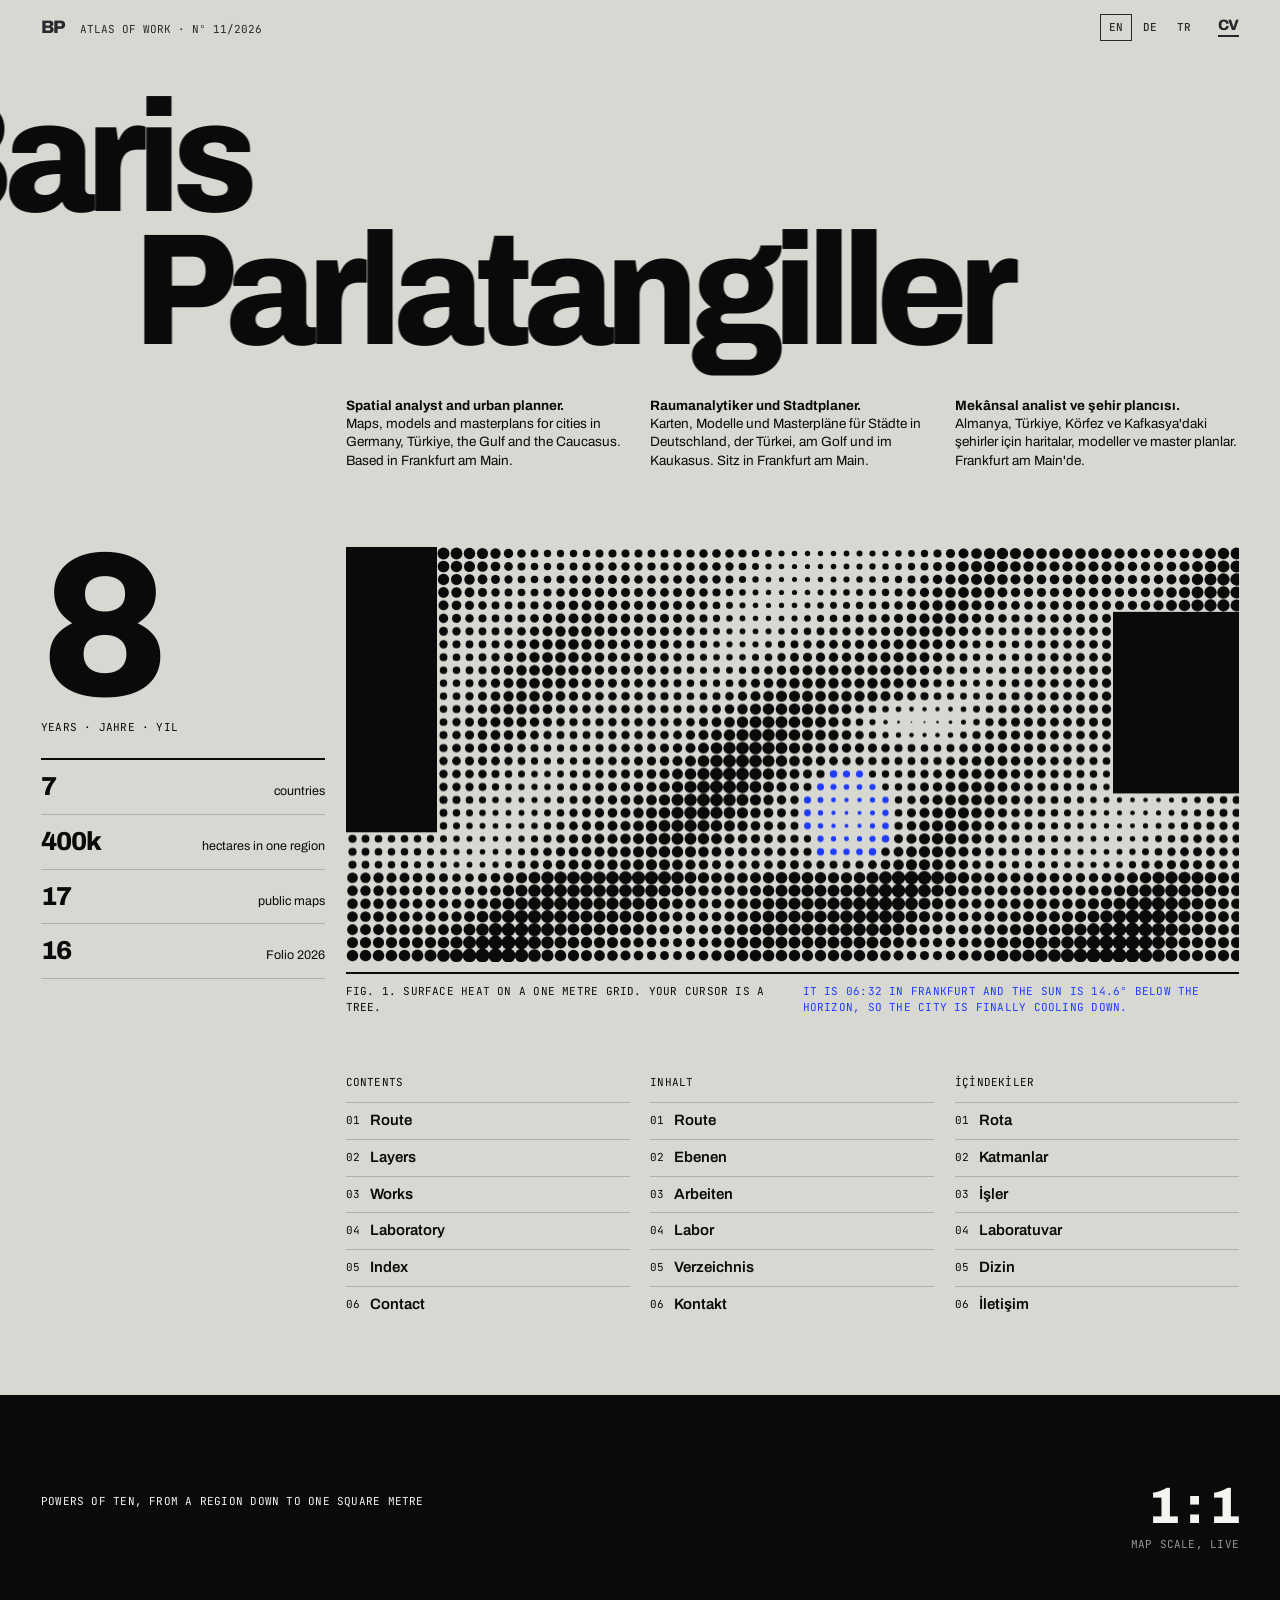
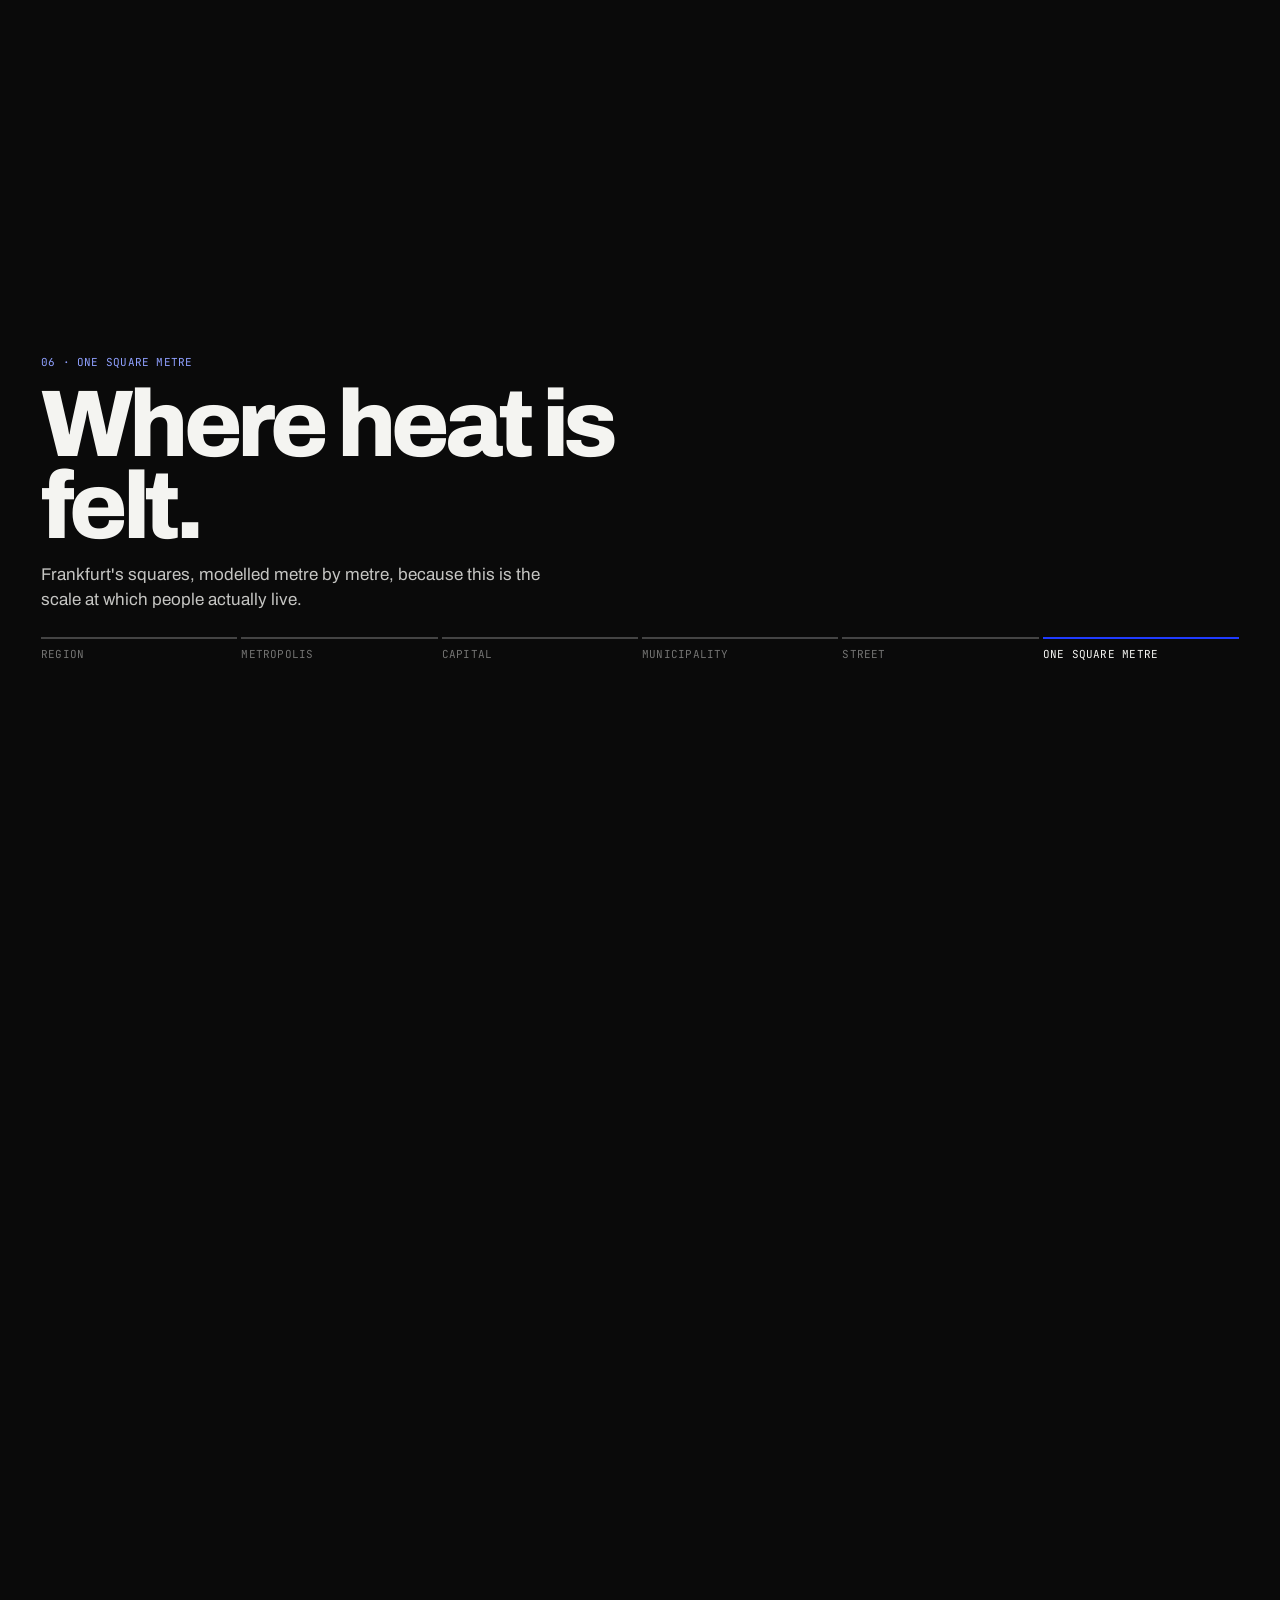
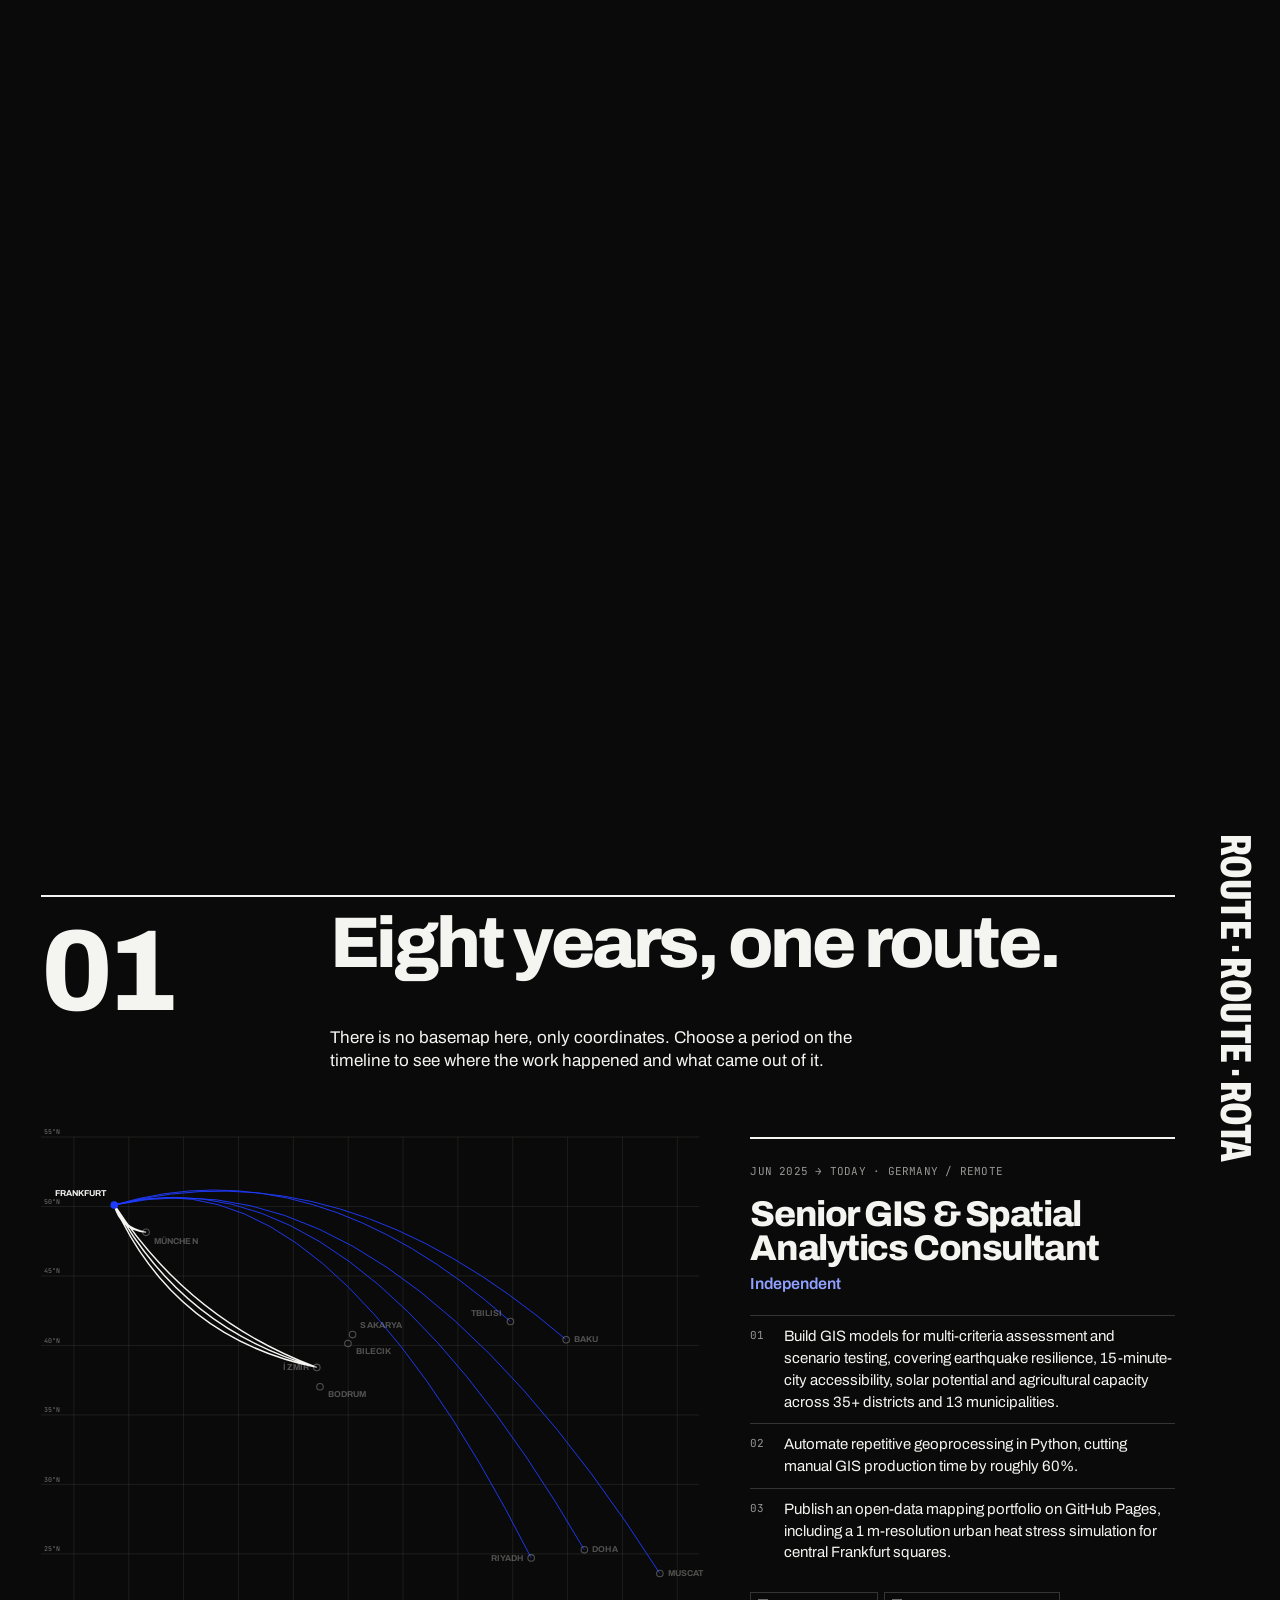
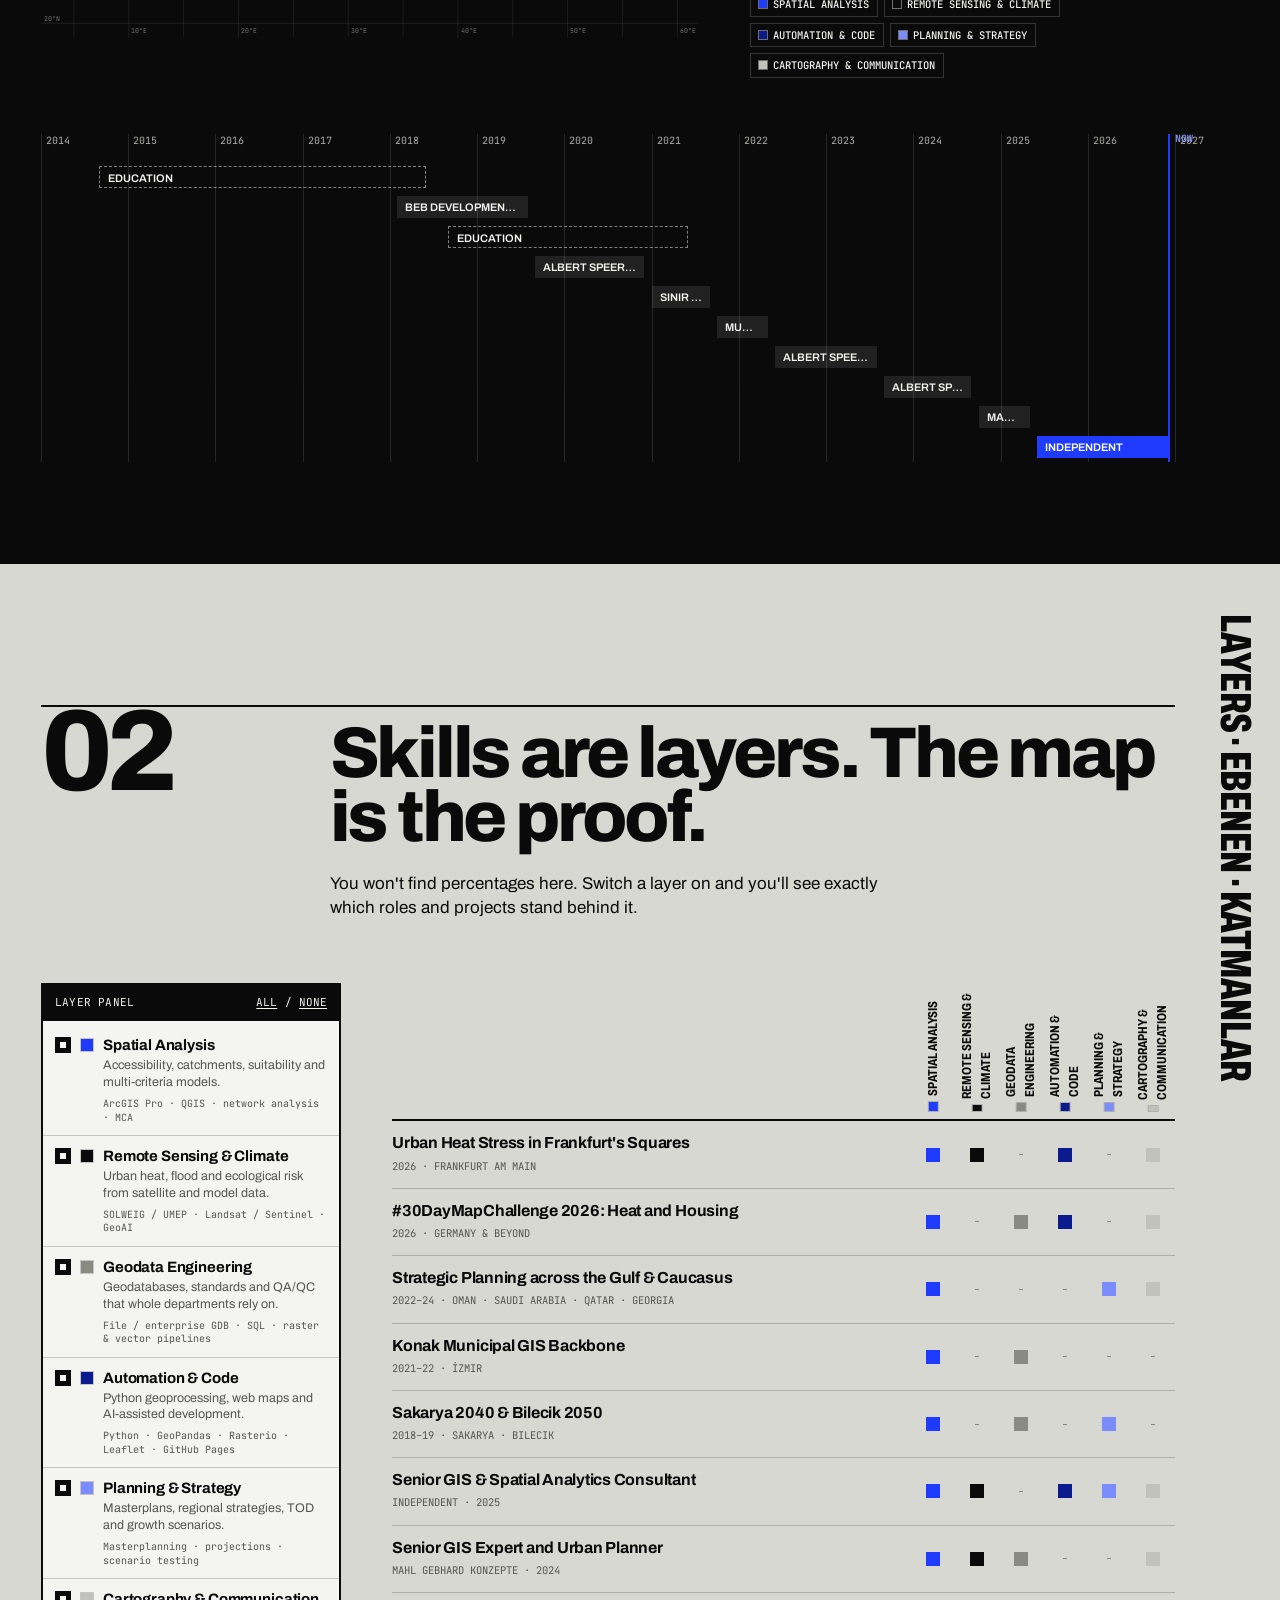
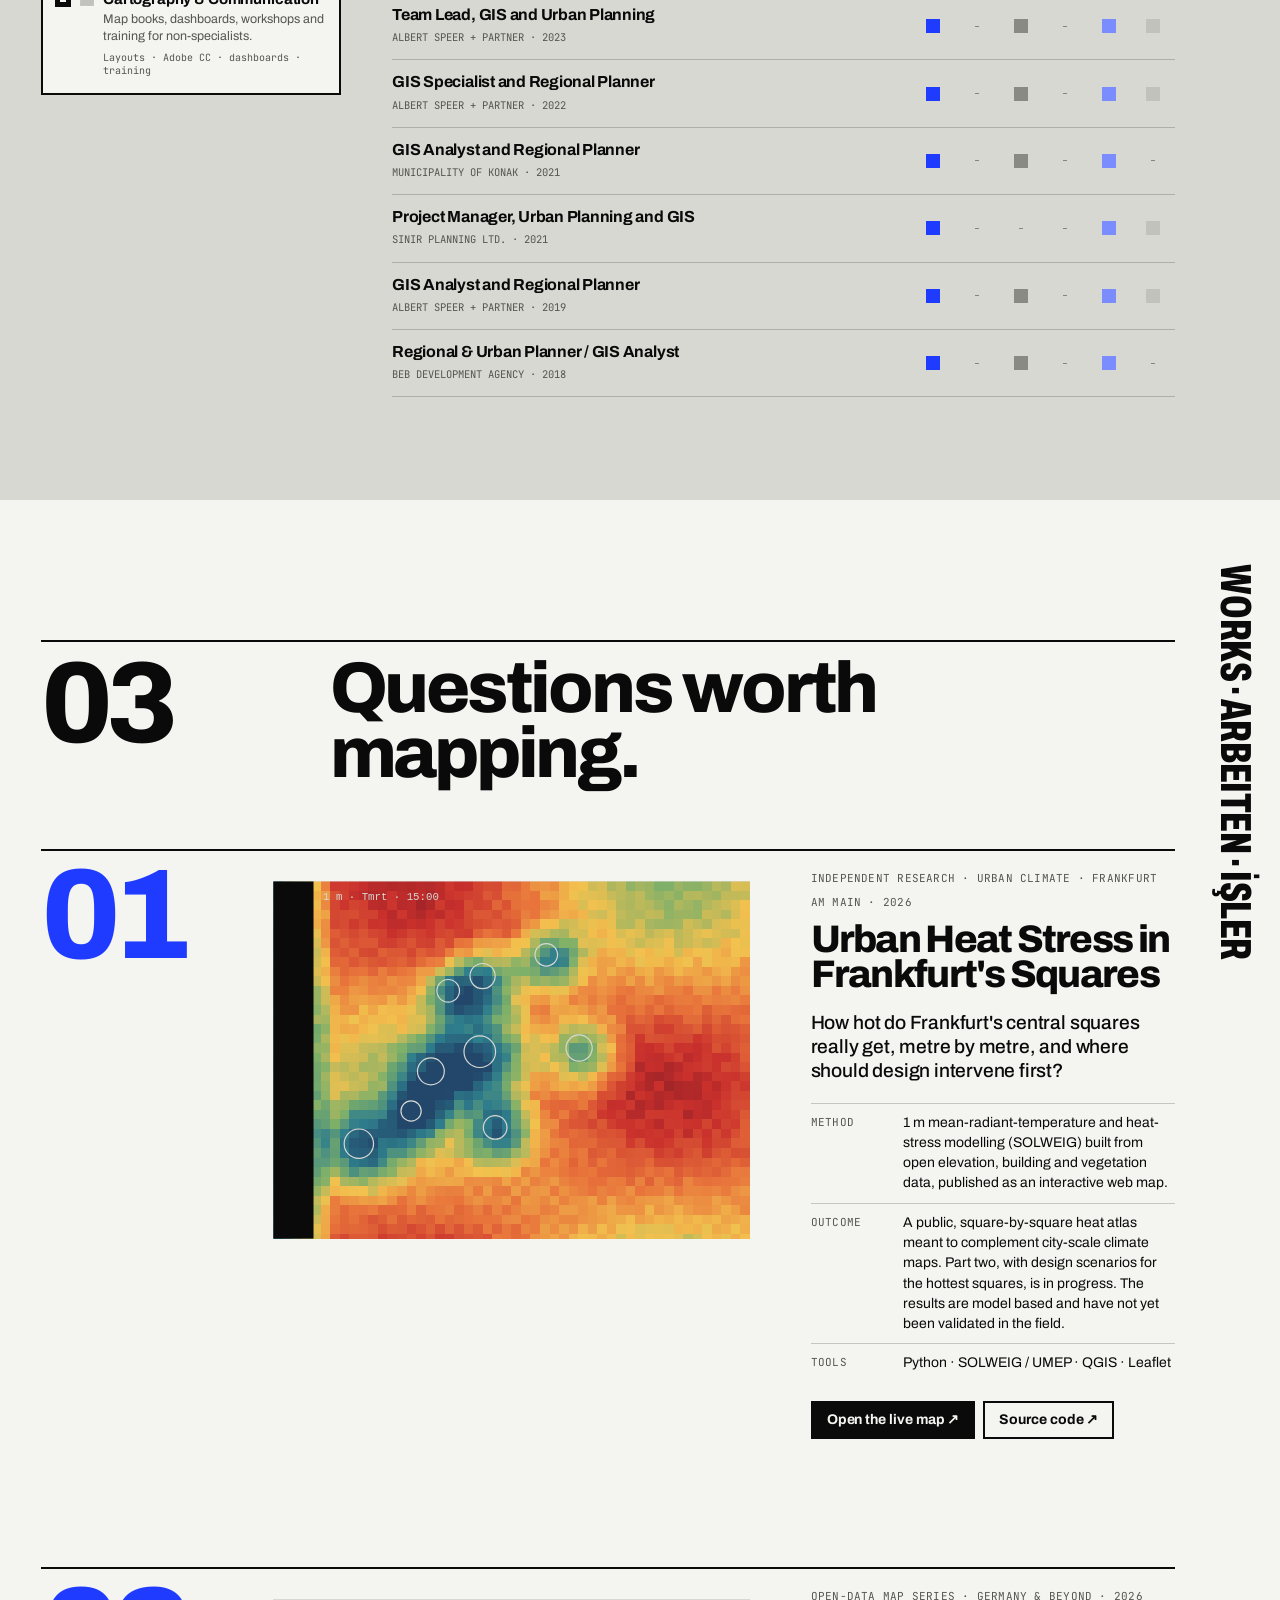
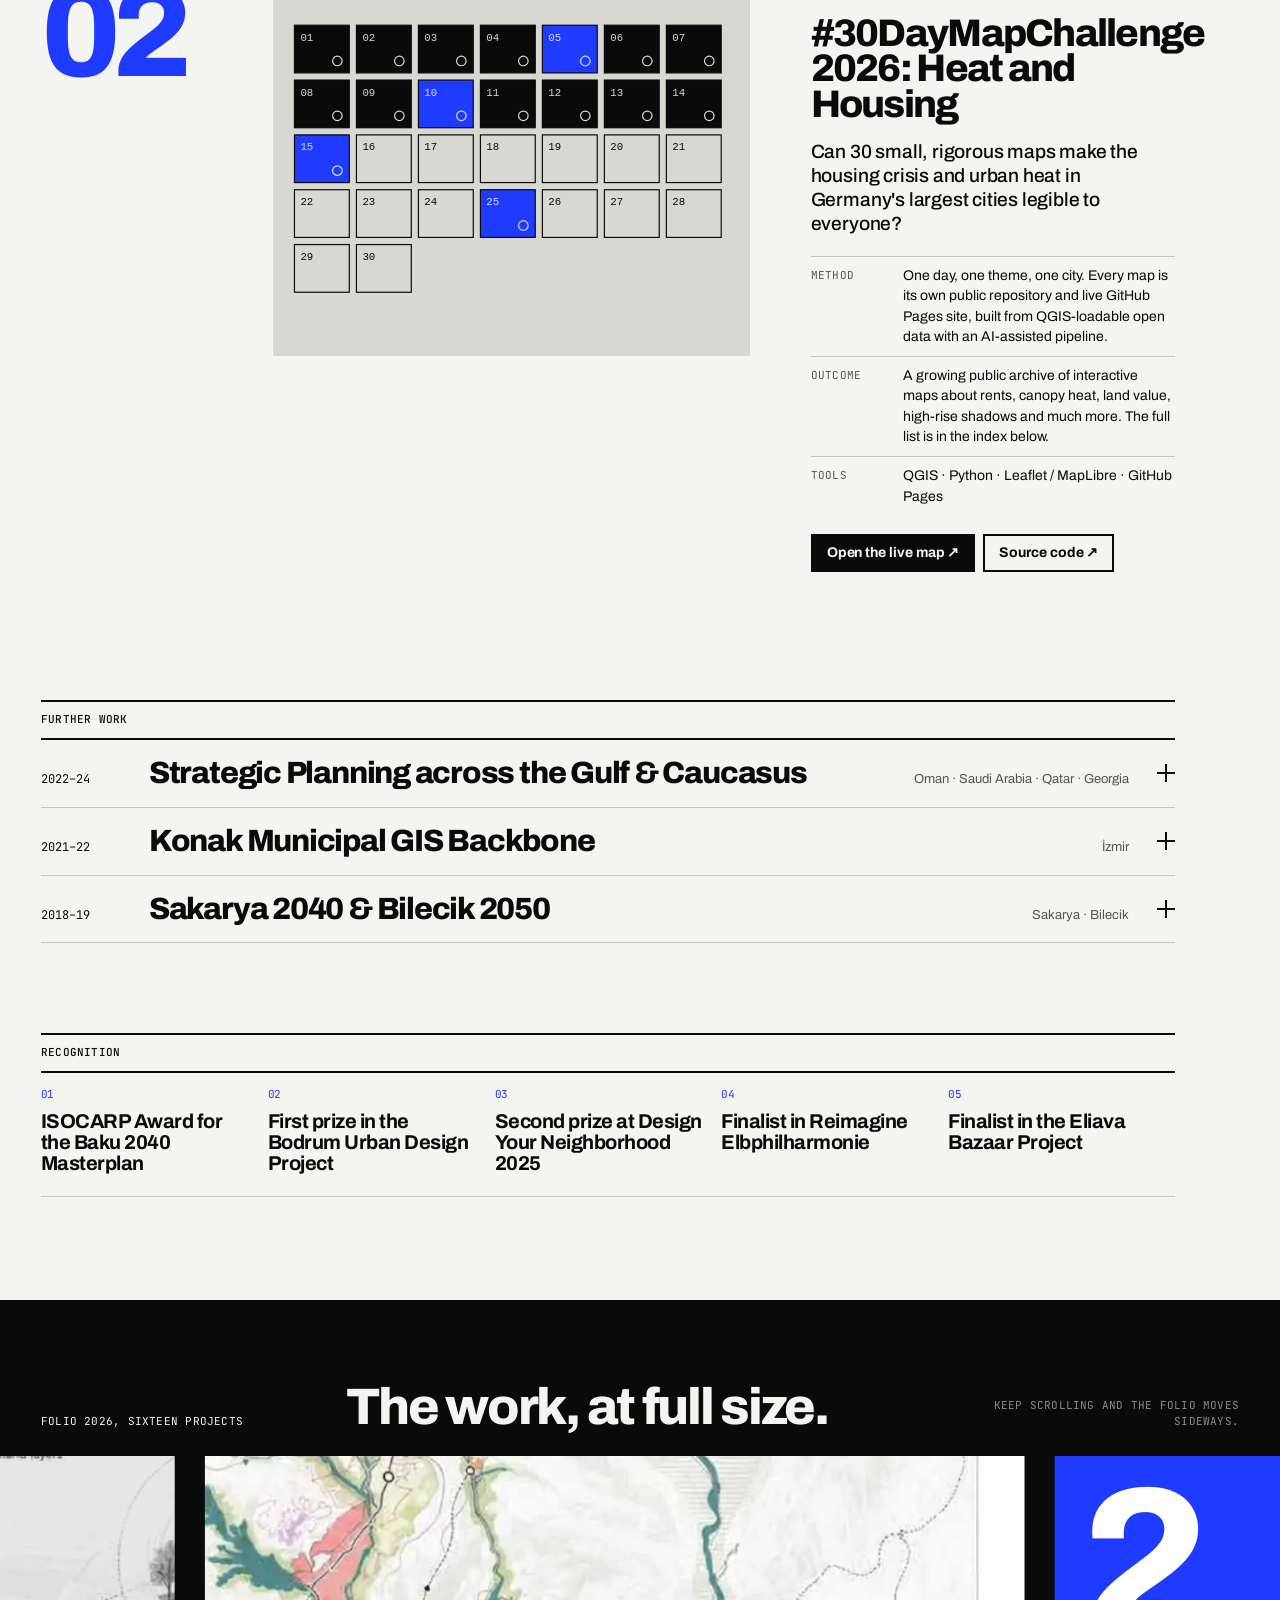
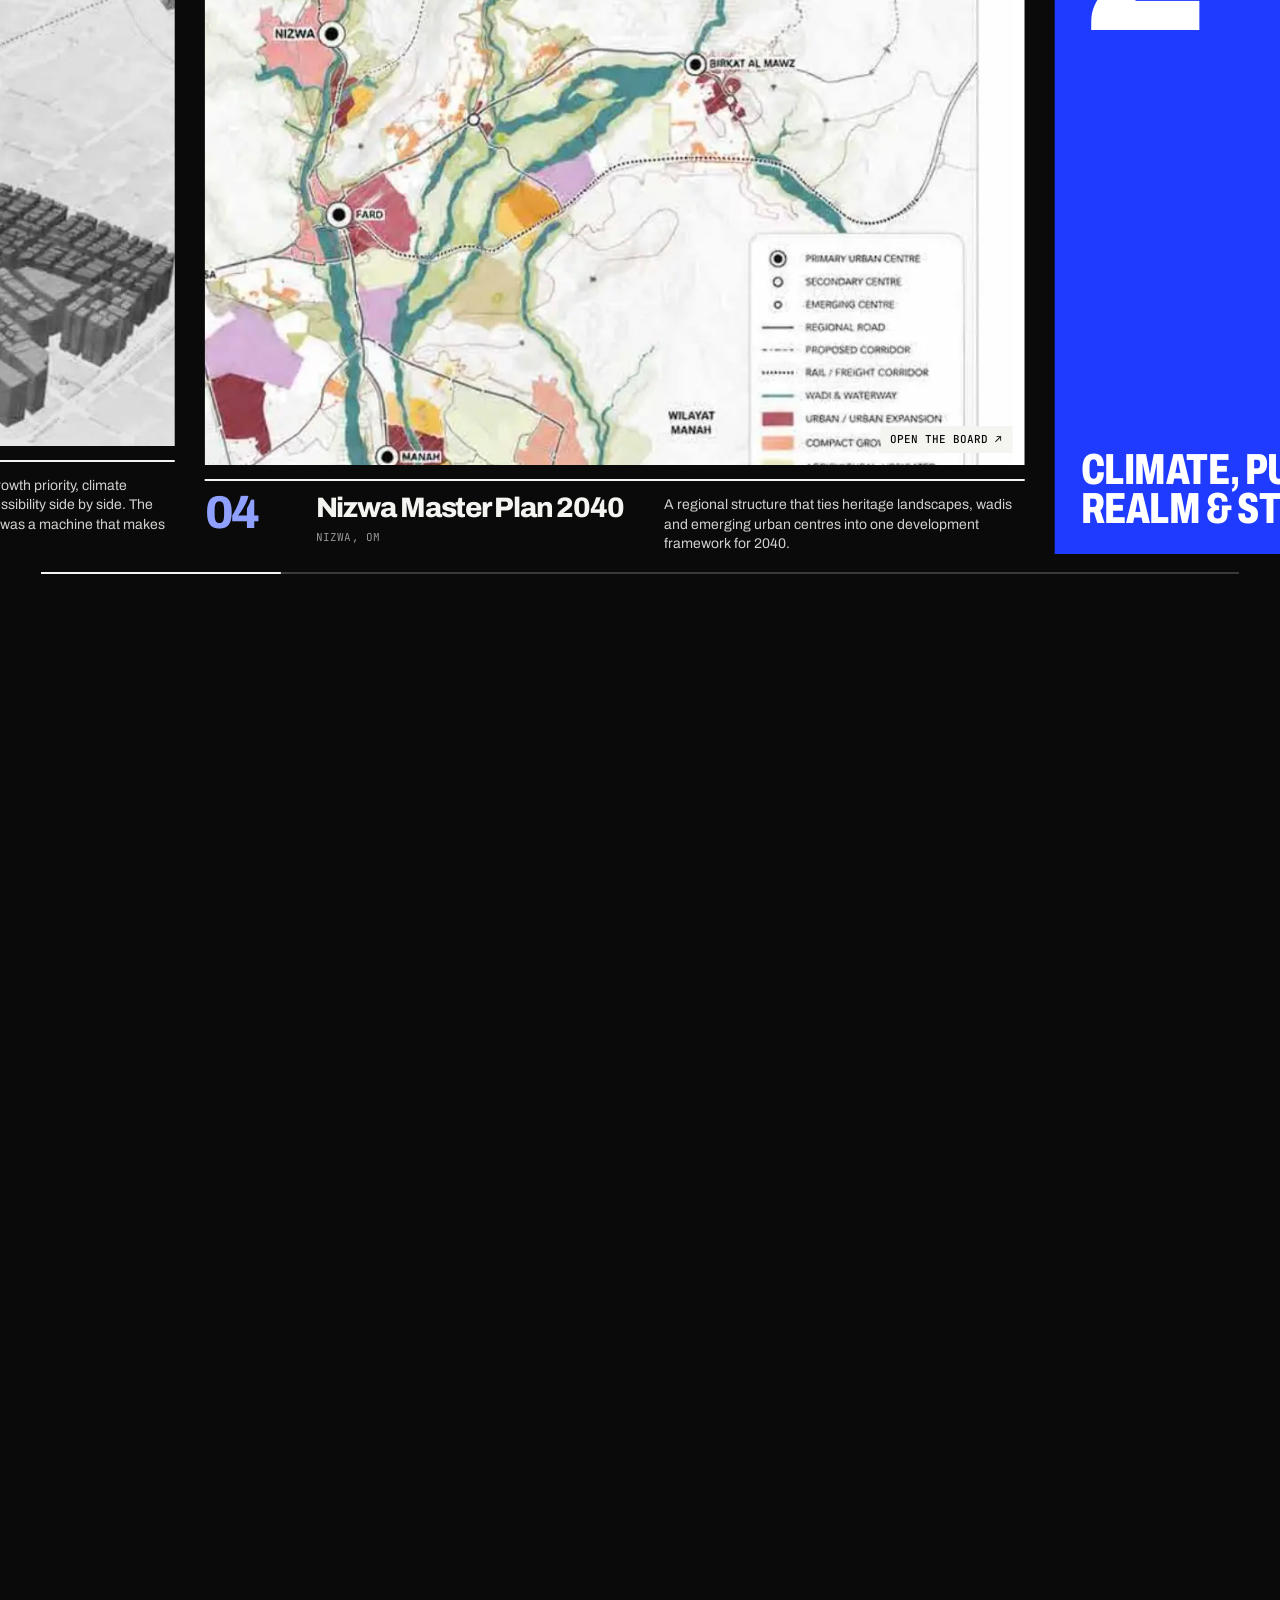
==== commit 735c52b7: "Redesign: Swiss identity, powers-of-ten scroll, folio of 16 projects, natural copy Co-Authored-By: C" ====
--- a/index.html
+++ b/index.html
@@ -3,72 +3,85 @@
 <head>
   <meta charset="utf-8">
   <meta name="viewport" content="width=device-width, initial-scale=1">
-  <title>Baris Parlatangiller — An Atlas of Work</title>
-  <meta name="description" content="Senior GIS & Spatial Analyst and Urban Planner in Frankfurt am Main. Interactive portfolio and CV — urban heat, open data maps, masterplanning.">
-  <meta property="og:title" content="Baris Parlatangiller — An Atlas of Work">
-  <meta property="og:description" content="Senior GIS & Spatial Analyst · Urban & Regional Planner · Frankfurt am Main">
+  <title>Baris Parlatangiller · Atlas of Work</title>
+  <meta name="description" content="Spatial analyst and urban planner, Frankfurt am Main. Maps, models and masterplans. An interactive portfolio and CV in English, German and Turkish.">
+  <meta property="og:title" content="Baris Parlatangiller · Atlas of Work">
+  <meta property="og:description" content="Spatial analyst & urban planner · Raumanalytiker & Stadtplaner · Mekânsal analist & şehir plancısı">
   <meta property="og:type" content="website">
-  <meta name="theme-color" content="#EEEBE3">
+  <meta name="theme-color" content="#D8D8D3">
   <link rel="icon" href="assets/favicon.svg" type="image/svg+xml">
   <link rel="preconnect" href="https://fonts.googleapis.com">
   <link rel="preconnect" href="https://fonts.gstatic.com" crossorigin>
-  <link href="https://fonts.googleapis.com/css2?family=Instrument+Serif:ital@0;1&family=Inter+Tight:wght@400;500;600&family=IBM+Plex+Mono:wght@400;500&display=swap" rel="stylesheet">
+  <link href="https://fonts.googleapis.com/css2?family=Archivo:wdth,wght@62..125,100..900&family=JetBrains+Mono:wght@400;500&display=swap" rel="stylesheet">
   <link rel="stylesheet" href="assets/css/style.css">
 </head>
 <body>
-  <a class="skip" href="#itinerary">Skip to content</a>
-
-  <header class="bar" id="bar">
-    <a class="mark" href="#top" aria-label="Top">
-      <svg viewBox="0 0 32 32" width="28" height="28" aria-hidden="true"><circle cx="16" cy="16" r="15" fill="none" stroke="currentColor" stroke-width="1.2"/><path d="M5 16h22M16 5v22" stroke="currentColor" stroke-width=".8"/><circle cx="16" cy="16" r="3.2" fill="var(--signal)"/></svg>
-      <span>B · P</span>
-    </a>
-    <div class="coords mono" id="coords" aria-hidden="true">50.1109° N · 8.6821° E</div>
+  <a class="skip" href="#route">Skip to content</a>
+  <div class="progress" id="progress"></div>
+  <div class="gridlines" aria-hidden="true"><i></i><i></i><i></i><i></i><i></i><i></i><i></i><i></i><i></i><i></i><i></i><i></i></div>
+
+  <header class="bar">
+    <a class="mark" href="#top"><b>BP</b><span>Atlas of Work · Nº 11/2026</span></a>
     <div class="bar-right">
-      <div class="seg" role="group" aria-label="Language">
-        <button data-lang="en">EN</button><button data-lang="de">DE</button><button data-lang="tr">TR</button>
-      </div>
-      <div class="seg mode" role="group" aria-label="Mode">
-        <a href="index.html" aria-current="page" data-i18n="nav.atlas">Atlas</a><a href="cv.html" data-keep-lang data-i18n="nav.cv">CV</a>
-      </div>
+      <div class="seg" role="group" aria-label="Language"><button data-lang="en">EN</button><button data-lang="de">DE</button><button data-lang="tr">TR</button></div>
+      <a class="cvlink" href="cv.html" data-keep-lang data-i18n="nav.cv">CV</a>
     </div>
   </header>
 
-  <nav class="plates" aria-label="Sections">
-    <a href="#top"><b>00</b></a>
-    <a href="#itinerary"><b>01</b><span data-i18n="nav.itinerary">Itinerary</span></a>
-    <a href="#layers"><b>02</b><span data-i18n="nav.layers">Layers</span></a>
-    <a href="#works"><b>03</b><span data-i18n="nav.works">Works</span></a>
-    <a href="#lab"><b>04</b><span data-i18n="nav.lab">Lab</span></a>
-    <a href="#index"><b>05</b><span data-i18n="nav.index">Index</span></a>
-    <a href="#contact"><b>06</b><span data-i18n="nav.contact">Contact</span></a>
-  </nav>
-
   <main>
-    <!-- 00 HERO -->
+    <!-- 00 — MASTHEAD (Neue Grafik: one cover, three languages) -->
     <section class="hero" id="top">
-      <canvas id="field" aria-hidden="true"></canvas>
-      <div class="hero-inner">
-        <p class="kicker mono" data-i18n="hero.kicker">An atlas of work — Plate 00</p>
-        <h1 class="name"><span class="l1">Baris</span><span class="l2">Parlatangiller</span></h1>
-        <p class="role" data-i18n="hero.role">Senior GIS &amp; Spatial Analyst · Urban &amp; Regional Planner</p>
-        <p class="lede" data-i18n="hero.lede"></p>
-        <div class="cta">
-          <a class="btn btn-ink" href="#itinerary" data-i18n="hero.cta.explore">Explore the atlas</a>
-          <a class="btn btn-line" href="cv.html" data-keep-lang data-i18n="hero.cta.cv">Read the 30-second CV</a>
-        </div>
-      </div>
-      <dl class="stats" id="stats"></dl>
-      <a class="scrollcue mono" href="#itinerary"><span data-i18n="hero.scroll">Scroll</span> ↓</a>
-    </section>
-
-    <!-- 01 ITINERARY -->
-    <section class="sec" id="itinerary">
-      <header class="sec-head">
-        <p class="kicker mono" data-i18n="it.kicker"></p>
-        <h2 data-i18n="it.title"></h2>
-        <p class="sec-lede" data-i18n="it.lede"></p>
-      </header>
+      <div class="g12">
+        <h1 class="mast"><span>Baris</span><span>Parlatangiller</span></h1>
+
+        <div class="tri">
+          <p lang="en"><b>Spatial analyst and urban planner.</b> Maps, models and masterplans for cities in Germany, Türkiye, the Gulf and the Caucasus. Based in Frankfurt am Main.</p>
+          <p lang="de"><b>Raumanalytiker und Stadtplaner.</b> Karten, Modelle und Masterpläne für Städte in Deutschland, der Türkei, am Golf und im Kaukasus. Sitz in Frankfurt am Main.</p>
+          <p lang="tr"><b>Mekânsal analist ve şehir plancısı.</b> Almanya, Türkiye, Körfez ve Kafkasya'daki şehirler için haritalar, modeller ve master planlar. Frankfurt am Main'de.</p>
+        </div>
+
+        <aside class="numeral">
+          <div class="n">8</div>
+          <p class="mono">Years · Jahre · Yıl</p>
+          <dl class="kv" id="stats"></dl>
+        </aside>
+
+        <figure class="fig1">
+          <canvas id="field" aria-label="Interactive halftone heat map where the cursor casts shade"></canvas>
+          <figcaption>
+            <span class="mono fig-title" data-i18n="fig.title"></span>
+            <span class="mono fig-sun" id="sunline"></span>
+          </figcaption>
+        </figure>
+
+        <nav class="toc" aria-label="Contents">
+          <div lang="en"><p class="mono">Contents</p><ol>
+            <li><a href="#route">Route</a></li><li><a href="#layers">Layers</a></li><li><a href="#works">Works</a></li><li><a href="#lab">Laboratory</a></li><li><a href="#index">Index</a></li><li><a href="#contact">Contact</a></li></ol></div>
+          <div lang="de"><p class="mono">Inhalt</p><ol>
+            <li><a href="#route">Route</a></li><li><a href="#layers">Ebenen</a></li><li><a href="#works">Arbeiten</a></li><li><a href="#lab">Labor</a></li><li><a href="#index">Verzeichnis</a></li><li><a href="#contact">Kontakt</a></li></ol></div>
+          <div lang="tr"><p class="mono">İçindekiler</p><ol>
+            <li><a href="#route">Rota</a></li><li><a href="#layers">Katmanlar</a></li><li><a href="#works">İşler</a></li><li><a href="#lab">Laboratuvar</a></li><li><a href="#index">Dizin</a></li><li><a href="#contact">İletişim</a></li></ol></div>
+        </nav>
+      </div>
+    </section>
+
+    <!-- POWERS OF TEN — pinned zoom from 1:1 000 000 to 1:1 -->
+    <section class="scale" id="scale" aria-label="From region to square metre">
+      <div class="scale-pin">
+        <canvas id="zoom" aria-hidden="true"></canvas>
+        <div class="scale-hud">
+          <p class="mono scale-kick" data-i18n="sc.kicker"></p>
+          <div class="scale-ratio"><span id="ratio">1 : 1 000 000</span><small data-i18n="sc.scale"></small></div>
+          <div class="scale-says" id="says"></div>
+          <div class="scale-ticks" id="ticks"></div>
+        </div>
+      </div>
+    </section>
+
+    <!-- 01 — ROUTE (black) -->
+    <section class="sec ink" id="route">
+      <span class="vlabel" aria-hidden="true">Route · Route · Rota</span>
+      <header class="sh"><span class="sh-no">01</span><h2 data-i18n="it.title"></h2><p class="sh-lede" data-i18n="it.lede"></p></header>
       <div class="it-grid">
         <figure class="it-map"><svg id="routeMap" viewBox="0 0 1000 760" role="img" aria-label="Map of career locations"></svg></figure>
         <article class="it-detail" id="itDetail" aria-live="polite"></article>
@@ -76,30 +89,24 @@
       <div class="gantt" id="gantt" role="list"></div>
     </section>
 
-    <!-- 02 LAYERS -->
+    <!-- 02 — LAYERS (concrete) -->
     <section class="sec" id="layers">
-      <header class="sec-head">
-        <p class="kicker mono" data-i18n="ly.kicker"></p>
-        <h2 data-i18n="ly.title"></h2>
-        <p class="sec-lede" data-i18n="ly.lede"></p>
-      </header>
+      <span class="vlabel" aria-hidden="true">Layers · Ebenen · Katmanlar</span>
+      <header class="sh"><span class="sh-no">02</span><h2 data-i18n="ly.title"></h2><p class="sh-lede" data-i18n="ly.lede"></p></header>
       <div class="ly-grid">
         <aside class="ly-panel">
           <div class="ly-panel-head mono"><span data-i18n="ly.panel"></span>
-            <span><button class="link" id="lyAll" data-i18n="ly.all"></button> / <button class="link" id="lyNone" data-i18n="ly.none"></button></span>
-          </div>
+            <span><button class="link" id="lyAll" data-i18n="ly.all"></button> / <button class="link" id="lyNone" data-i18n="ly.none"></button></span></div>
           <ul id="layerList"></ul>
         </aside>
         <div class="ly-matrix" id="matrix"></div>
       </div>
     </section>
 
-    <!-- 03 WORKS -->
-    <section class="sec" id="works">
-      <header class="sec-head">
-        <p class="kicker mono" data-i18n="wk.kicker"></p>
-        <h2 data-i18n="wk.title"></h2>
-      </header>
+    <!-- 03 — WORKS (white) -->
+    <section class="sec paper" id="works">
+      <span class="vlabel" aria-hidden="true">Works · Arbeiten · İşler</span>
+      <header class="sh"><span class="sh-no">03</span><h2 data-i18n="wk.title"></h2></header>
       <div id="featured"></div>
       <h3 class="sub mono" data-i18n="wk.more"></h3>
       <div class="more" id="moreWorks"></div>
@@ -107,13 +114,19 @@
       <ol class="awards" id="awards"></ol>
     </section>
 
-    <!-- 04 LAB (dark) -->
-    <div class="lab-wrap" id="labWrap"><section class="sec lab" id="lab">
-      <header class="sec-head">
-        <p class="kicker mono" data-i18n="lab.kicker"></p>
-        <h2 data-i18n="lab.title"></h2>
-        <p class="sec-lede" data-i18n="lab.lede"></p>
-      </header>
+    <!-- FOLIO — pinned horizontal gallery of the 2026 portfolio -->
+    <section class="folio" id="folio">
+      <div class="folio-pin">
+        <header class="folio-head"><span class="mono" data-i18n="fo.kicker"></span><h2 data-i18n="fo.title"></h2><span class="mono folio-hint" data-i18n="fo.hint"></span></header>
+        <div class="folio-track" id="folioTrack"></div>
+        <div class="folio-bar"><i id="folioBar"></i></div>
+      </div>
+    </section>
+
+    <!-- 04 — LAB (black) -->
+    <section class="sec ink" id="lab">
+      <span class="vlabel" aria-hidden="true">Laboratory · Labor · Laboratuvar</span>
+      <header class="sh"><span class="sh-no">04</span><h2 data-i18n="lab.title"></h2><p class="sh-lede" data-i18n="lab.lede"></p></header>
       <div class="lab-grid">
         <div class="lab-stage">
           <canvas id="plaza" aria-label="Interactive plaza heat model"></canvas>
@@ -121,11 +134,11 @@
         </div>
         <aside class="lab-side">
           <div class="tools" role="radiogroup" id="tools">
-            <button data-tool="tree" aria-checked="true" role="radio"><i style="background:#3E7C4F"></i><span data-i18n="lab.tool.tree"></span></button>
+            <button data-tool="tree" aria-checked="true" role="radio"><i style="background:#2F6B43"></i><span data-i18n="lab.tool.tree"></span></button>
             <button data-tool="water" role="radio"><i style="background:#3B7EA1"></i><span data-i18n="lab.tool.water"></span></button>
             <button data-tool="grass" role="radio"><i style="background:#8FB36A"></i><span data-i18n="lab.tool.grass"></span></button>
-            <button data-tool="sail" role="radio"><i style="background:#E8E2D0"></i><span data-i18n="lab.tool.sail"></span></button>
-            <button data-tool="paving" role="radio"><i style="background:#B9B2A3"></i><span data-i18n="lab.tool.paving"></span></button>
+            <button data-tool="sail" role="radio"><i style="background:#E8E8E3"></i><span data-i18n="lab.tool.sail"></span></button>
+            <button data-tool="paving" role="radio"><i style="background:#9A9A94"></i><span data-i18n="lab.tool.paving"></span></button>
           </div>
           <dl class="readout">
             <div><dt class="mono" data-i18n="lab.mean"></dt><dd id="rMean">–</dd></div>
@@ -134,20 +147,18 @@
             <div><dt class="mono" data-i18n="lab.delta"></dt><dd id="rDelta">–</dd></div>
           </dl>
           <div class="lab-actions">
-            <button class="btn btn-paper" id="labGreen" data-i18n="lab.green"></button>
+            <button class="btn btn-klein" id="labGreen" data-i18n="lab.green"></button>
             <button class="btn btn-ghost" id="labReset" data-i18n="lab.reset"></button>
           </div>
           <p class="lab-note"><span data-i18n="lab.note"></span> <a id="labLink" target="_blank" rel="noopener" data-i18n="lab.notelink"></a> ↗</p>
         </aside>
       </div>
-    </section></div>
-
-    <!-- 05 INDEX -->
+    </section>
+
+    <!-- 05 — INDEX (concrete) -->
     <section class="sec" id="index">
-      <header class="sec-head">
-        <p class="kicker mono" data-i18n="ix.kicker"></p>
-        <h2 data-i18n="ix.title"></h2>
-      </header>
+      <span class="vlabel" aria-hidden="true">Index · Verzeichnis · Dizin</span>
+      <header class="sh"><span class="sh-no">05</span><h2 data-i18n="ix.title"></h2></header>
       <div class="ix-controls">
         <div class="chips" id="ixChips">
           <button data-kind="all" aria-pressed="true" data-i18n="ix.all"></button>
@@ -165,17 +176,36 @@
       </div>
     </section>
 
-    <!-- 06 CONTACT -->
-    <section class="sec contact" id="contact">
-      <p class="kicker mono" data-i18n="ct.kicker"></p>
+    <!-- 06 — CONTACT (Klein blue) -->
+    <section class="sec klein" id="contact">
+      <span class="vlabel" aria-hidden="true">Contact · Kontakt · İletişim</span>
+      <header class="sh"><span class="sh-no">06</span></header>
       <h2 class="big" data-i18n="ct.title"></h2>
-      <p class="sec-lede" data-i18n="ct.lede"></p>
+      <p class="sh-lede" data-i18n="ct.lede"></p>
       <ul class="ct-links" id="ctLinks"></ul>
     </section>
   </main>
+
+  <dialog class="viewer" id="viewer" aria-label="Project board">
+    <div class="vw-stage" id="vwStage"><img id="vwImg" alt="" draggable="false"></div>
+    <aside class="vw-side">
+      <p class="mono" id="vwMeta"></p>
+      <h3 id="vwTitle"></h3>
+      <p id="vwText"></p>
+      <div class="vw-ctl">
+        <button class="btn btn-klein" id="vwPrev" aria-label="Previous">←</button>
+        <button class="btn btn-klein" id="vwNext" aria-label="Next">→</button>
+        <button class="btn btn-ghost" id="vwFit" data-i18n="vw.fit"></button>
+        <button class="btn btn-ghost" id="vwClose" data-i18n="vw.close"></button>
+      </div>
+      <p class="mono vw-hint" data-i18n="vw.hint"></p>
+      <div class="vw-scale mono"><i></i><span id="vwZoom">100%</span></div>
+    </aside>
+  </dialog>
 
   <footer class="foot mono">
     <span data-i18n="ft.built"></span>
+    <span data-i18n="ft.grid"></span>
     <span data-i18n="ft.code"></span>
     <span>50.1109° N · 8.6821° E</span>
   </footer>
@@ -183,9 +213,12 @@
   <script src="data/ui.js"></script>
   <script src="data/content.js"></script>
   <script src="assets/js/i18n.js"></script>
+  <script src="assets/js/sun.js"></script>
   <script src="assets/js/field.js"></script>
   <script src="assets/js/plates.js"></script>
   <script src="assets/js/lab.js"></script>
+  <script src="assets/js/viewer.js"></script>
+  <script src="assets/js/scroll.js"></script>
   <script src="assets/js/main.js"></script>
 </body>
 </html>
--- a/assets/css/style.css
+++ b/assets/css/style.css
@@ -1,307 +1,359 @@
 /* ==========================================================================
-   An Atlas of Work — design tokens
-   Paper + ink cartography, one signal colour, a heat ramp borrowed from UHI maps.
+   Atlas of Work — Swiss International Style, built for a cartographer.
+   Concrete grey, ink black, one colour: Klein blue. Heat colours only where they are data.
    ========================================================================== */
 :root {
-  --paper: #EEEBE3;
-  --paper-2: #E5E1D6;
-  --ink: #141414;
-  --ink-2: #3A3A37;
-  --mute: #7C7A73;
-  --rule: rgba(20,20,20,.14);
-  --signal: #E4572E;
-  --cool: #2F5D8A;
-  --moss: #3E7C6B;
-  --night: #0F1110;
-  --night-2: #1A1D1B;
-
-  --serif: "Instrument Serif", "Times New Roman", serif;
-  --sans: "Inter Tight", system-ui, -apple-system, "Segoe UI", sans-serif;
-  --mono: "IBM Plex Mono", ui-monospace, Menlo, monospace;
-
-  --pad: clamp(20px, 4vw, 56px);
-  --max: 1360px;
-  --ease: cubic-bezier(.2,.7,.1,1);
+  --concrete: #D8D8D3;
+  --paper: #F4F4F1;
+  --ink: #0A0A0A;
+  --graphite: #55554F;
+  --klein: #1F3BFF;
+  --rule: rgba(10,10,10,.2);
+  --sans: "Archivo", "Helvetica Neue", Helvetica, Arial, sans-serif;
+  --mono: "JetBrains Mono", ui-monospace, Menlo, monospace;
+  --pad: clamp(16px, 3.2vw, 48px);
+  --gap: clamp(12px, 1.6vw, 24px);
+  --ease: cubic-bezier(.2,.8,.1,1);
 }
-
 *, *::before, *::after { box-sizing: border-box; }
-html { scroll-behavior: smooth; -webkit-text-size-adjust: 100%; }
-body {
-  margin: 0; background: var(--paper); color: var(--ink);
-  font: 400 17px/1.55 var(--sans);
-  text-rendering: optimizeLegibility; -webkit-font-smoothing: antialiased;
-}
-/* paper grain */
-body::before {
-  content: ""; position: fixed; inset: 0; pointer-events: none; z-index: 100; opacity: .35; mix-blend-mode: multiply;
-  background-image: url("data:image/svg+xml,%3Csvg xmlns='http://www.w3.org/2000/svg' width='160' height='160'%3E%3Cfilter id='n'%3E%3CfeTurbulence type='fractalNoise' baseFrequency='.9' numOctaves='2' stitchTiles='stitch'/%3E%3CfeColorMatrix values='0 0 0 0 0  0 0 0 0 0  0 0 0 0 0  0 0 0 .08 0'/%3E%3C/filter%3E%3Crect width='100%25' height='100%25' filter='url(%23n)'/%3E%3C/svg%3E");
-}
+html { -webkit-text-size-adjust: 100%; }
+body { margin: 0; background: var(--concrete); color: var(--ink); font: 400 16px/1.45 var(--sans); -webkit-font-smoothing: antialiased; overflow-x: hidden; }
 a { color: inherit; }
 img, svg, canvas { display: block; max-width: 100%; }
-button { font: inherit; color: inherit; background: none; border: 0; cursor: pointer; padding: 0; }
-:focus-visible { outline: 2px solid var(--signal); outline-offset: 3px; }
-.mono { font-family: var(--mono); font-size: 12px; letter-spacing: .06em; text-transform: uppercase; }
-.skip { position: absolute; left: -999px; top: 8px; background: var(--ink); color: var(--paper); padding: 8px 12px; z-index: 200; }
+button { font: inherit; color: inherit; background: none; border: 0; padding: 0; cursor: pointer; }
+:focus-visible { outline: 2px solid var(--klein); outline-offset: 2px; }
+::selection { background: var(--klein); color: #fff; }
+.mono { font-family: var(--mono); font-size: 11px; letter-spacing: .02em; text-transform: uppercase; }
+.skip { position: absolute; left: -999px; top: 8px; background: var(--ink); color: #fff; padding: 8px 12px; z-index: 300; }
 .skip:focus { left: 8px; }
 
-/* ---------- top bar ---------- */
-.bar {
-  position: fixed; top: 0; left: 0; right: 0; z-index: 50;
-  display: flex; align-items: center; justify-content: space-between; gap: 16px;
-  padding: 14px var(--pad);
-  transition: background .4s, color .4s, border-color .4s;
-  border-bottom: 1px solid transparent;
+/* the 12-column grid — press G */
+.g12 { display: grid; grid-template-columns: repeat(12, minmax(0, 1fr)); column-gap: var(--gap); }
+.gridlines { position: fixed; inset: 0 var(--pad); display: grid; grid-template-columns: repeat(12, 1fr); column-gap: var(--gap); pointer-events: none; z-index: 250; opacity: 0; transition: opacity .3s; }
+.gridlines i { background: rgba(31,59,255,.08); border-left: 1px solid rgba(31,59,255,.4); border-right: 1px solid rgba(31,59,255,.4); }
+body.show-grid .gridlines { opacity: 1; }
+
+/* scroll progress hairline */
+.progress { position: fixed; left: 0; top: 0; height: 3px; width: 100%; background: var(--klein); transform-origin: 0 50%; transform: scaleX(0); z-index: 210; }
+
+/* ---------- bar: inverts over every section ---------- */
+.bar { position: fixed; top: 0; left: 0; right: 0; z-index: 200; display: flex; justify-content: space-between; align-items: center; padding: 14px var(--pad); color: #fff; mix-blend-mode: difference; }
+.mark { display: flex; gap: 14px; align-items: baseline; text-decoration: none; }
+.mark b { font-weight: 800; font-size: 18px; letter-spacing: -.04em; }
+.mark span { font: 400 11px var(--mono); text-transform: uppercase; }
+.bar-right { display: flex; gap: 18px; align-items: center; }
+.seg { display: flex; gap: 2px; }
+.seg button { font: 500 11px/1 var(--mono); padding: 7px 8px; border: 1px solid transparent; }
+.seg button[aria-pressed="true"] { border-color: currentColor; }
+.cvlink { font: 800 15px/1 var(--sans); text-decoration: none; letter-spacing: -.02em; border-bottom: 2px solid currentColor; padding-bottom: 2px; }
+
+/* ---------- hero / masthead ---------- */
+.hero { padding: 92px var(--pad) 72px; min-height: 100svh; overflow: hidden; }
+.mast { grid-column: 1 / -1; margin: 0; font-weight: 800; font-size: clamp(56px, 12.4vw, 230px); line-height: .84; letter-spacing: -.055em; font-stretch: 92%; }
+.mast span { display: block; will-change: transform; }
+.mast span:nth-child(2) { color: var(--ink); }
+.tri { grid-column: 4 / -1; display: grid; grid-template-columns: repeat(3, 1fr); column-gap: var(--gap); margin-top: clamp(22px, 3vw, 44px); font-size: 13.5px; line-height: 1.35; }
+.tri p { margin: 0; }
+.tri b { font-weight: 700; display: block; }
+.numeral { grid-column: 1 / 4; margin-top: clamp(40px, 6vw, 90px); }
+.numeral .n { font-weight: 800; font-size: clamp(120px, 16vw, 300px); line-height: .78; letter-spacing: -.07em; }
+.numeral > .mono { margin: 14px 0 22px; }
+.kv { margin: 0; border-top: 2px solid var(--ink); }
+.kv div { display: flex; justify-content: space-between; align-items: baseline; gap: 8px; padding: 8px 0; border-bottom: 1px solid var(--rule); }
+.kv dt { font-weight: 800; font-size: 26px; letter-spacing: -.04em; }
+.kv dd { margin: 0; font-size: 12.5px; text-align: right; }
+.fig1 { grid-column: 4 / -1; margin: clamp(40px, 6vw, 90px) 0 0; }
+#field { width: 100%; aspect-ratio: 2.15 / 1; background: var(--concrete); cursor: none; touch-action: pan-y; }
+.fig1 figcaption { display: grid; grid-template-columns: 1fr 1fr; gap: var(--gap); padding-top: 10px; border-top: 2px solid var(--ink); margin-top: 10px; }
+.fig-sun { color: var(--klein); }
+.toc { grid-column: 4 / -1; display: grid; grid-template-columns: repeat(3, 1fr); column-gap: var(--gap); margin-top: 48px; }
+.toc ol { list-style: none; margin: 8px 0 0; padding: 0; counter-reset: c; }
+.toc li { counter-increment: c; border-top: 1px solid var(--rule); }
+.toc a { display: flex; gap: 10px; padding: 7px 0; text-decoration: none; font-weight: 600; font-size: 15px; transition: color .2s, padding .3s var(--ease); }
+.toc a::before { content: counter(c, decimal-leading-zero); font: 400 11px/1.9 var(--mono); }
+.toc a:hover { color: var(--klein); padding-left: 6px; }
+@media (max-width: 900px) {
+  .tri, .toc { grid-column: 1 / -1; grid-template-columns: 1fr; row-gap: 14px; }
+  .numeral, .fig1 { grid-column: 1 / -1; }
+  .numeral { display: grid; grid-template-columns: auto 1fr; column-gap: 20px; align-items: end; }
+  .numeral .kv { grid-column: 1 / -1; margin-top: 18px; }
+  .fig1 figcaption { grid-template-columns: 1fr; }
+  .mark span { display: none; }
 }
-.bar.solid { background: rgba(238,235,227,.86); backdrop-filter: blur(10px); -webkit-backdrop-filter: blur(10px); border-color: var(--rule); }
-.bar.dark { background: rgba(15,17,16,.82); color: var(--paper); border-color: rgba(255,255,255,.1); }
-.mark { display: flex; align-items: center; gap: 10px; text-decoration: none; font: 500 13px/1 var(--mono); letter-spacing: .14em; }
-.coords { color: var(--mute); font-variant-numeric: tabular-nums; }
-.bar.dark .coords { color: rgba(238,235,227,.5); }
-.bar-right { display: flex; gap: 10px; align-items: center; }
-.seg { display: inline-flex; border: 1px solid currentColor; border-radius: 999px; overflow: hidden; }
-.seg button, .seg a { font: 500 11px/1 var(--mono); letter-spacing: .1em; text-transform: uppercase; padding: 8px 11px; text-decoration: none; }
-.seg [aria-pressed="true"], .seg [aria-current="page"] { background: currentColor; }
-.seg [aria-pressed="true"], .seg [aria-current="page"] { color: var(--paper); background: var(--ink); }
-.bar.dark .seg [aria-pressed="true"], .bar.dark .seg [aria-current="page"] { color: var(--ink); background: var(--paper); }
-
-/* ---------- plate index (desktop) ---------- */
-.plates {
-  position: fixed; left: var(--pad); top: 50%; transform: translateY(-50%); z-index: 40;
-  display: flex; flex-direction: column; gap: 6px;
-  font: 500 11px/1 var(--mono); letter-spacing: .08em; text-transform: uppercase;
-  opacity: 0; pointer-events: none; transition: opacity .4s;
-}
-.plates.show { opacity: 1; pointer-events: auto; }
-.plates a { display: flex; gap: 10px; align-items: center; text-decoration: none; color: var(--mute); padding: 3px 0; }
-.plates a b { font-weight: 500; width: 18px; }
-.plates a span { opacity: 0; transform: translateX(-4px); transition: .3s var(--ease); }
-.plates:hover a span, .plates a.on span { opacity: 1; transform: none; }
-.plates a.on { color: var(--ink); }
-.plates a.on b::before { content: ""; display: inline-block; width: 6px; height: 6px; background: var(--signal); border-radius: 50%; margin-right: 6px; vertical-align: 1px; }
-.plates.dark a { color: rgba(238,235,227,.4); } .plates.dark a.on { color: var(--paper); }
-@media (max-width: 1599px) { .plates { display: none; } }
-
-/* ---------- hero ---------- */
-.hero { position: relative; min-height: 100svh; padding: 120px var(--pad) 40px; display: grid; grid-template-rows: 1fr auto; overflow: hidden; }
-#field { position: absolute; inset: 0; width: 100%; height: 100%; }
-.hero-inner { min-width: 0; position: relative; max-width: var(--max); width: 100%; margin: 0 auto; align-self: center; padding-left: clamp(0px, 6vw, 90px); pointer-events: none; }
-.hero-inner a { pointer-events: auto; }
-.kicker { color: var(--mute); margin: 0 0 18px; }
-.name { margin: 0; font: 400 clamp(64px, 13.5vw, 228px)/.82 var(--serif); letter-spacing: -.02em; }
-.name span { display: block; }
-.name .l2 { font-style: italic; padding-left: .55em; }
-.role { margin: 28px 0 0; font: 500 clamp(15px, 1.4vw, 19px)/1.3 var(--sans); }
-.lede { max-width: 34em; margin: 12px 0 0; color: var(--ink-2); font-size: clamp(16px, 1.25vw, 18px); }
-.cta { display: flex; flex-wrap: wrap; gap: 12px; margin-top: 30px; }
-.btn { display: inline-flex; align-items: center; gap: 8px; padding: 13px 20px; border-radius: 999px; text-decoration: none; font: 500 14px/1 var(--sans); transition: transform .25s var(--ease), background .25s, color .25s; }
-.btn:hover { transform: translateY(-2px); }
-.btn-ink { background: var(--ink); color: var(--paper); }
-.btn-line { border: 1px solid var(--ink); background: rgba(238,235,227,.6); }
-.btn-paper { background: var(--paper); color: var(--ink); }
-.btn-ghost { border: 1px solid rgba(238,235,227,.4); color: var(--paper); }
-
-.stats { position: relative; max-width: var(--max); width: 100%; margin: 48px auto 0; display: grid; grid-template-columns: repeat(4, 1fr); border-top: 1px solid var(--ink); }
-.stats div { padding: 16px 16px 0 0; }
-.stats dt { font: 400 clamp(34px, 4vw, 58px)/1 var(--serif); }
-.stats dd { margin: 6px 0 0; color: var(--ink-2); font-size: 13px; }
-.scrollcue { position: absolute; right: var(--pad); bottom: 44px; text-decoration: none; color: var(--mute); writing-mode: vertical-rl; }
-@media (max-width: 720px) { .name { font-size: 15vw; } .name .l2 { padding-left: 0; } .hero { padding-top: 96px; } .stats { grid-template-columns: repeat(2, 1fr); } .scrollcue { display: none; } .coords { display: none; } }
-
-/* reveal */
-.rv { opacity: 0; transform: translateY(24px); transition: opacity .9s var(--ease), transform .9s var(--ease); }
+
+/* ---------- POWERS OF TEN: pinned scroll zoom ---------- */
+.scale { position: relative; height: 640vh; background: var(--ink); color: var(--paper); }
+.scale-pin { position: sticky; top: 0; height: 100svh; overflow: hidden; }
+#zoom { position: absolute; inset: 0; width: 100%; height: 100%; }
+.scale-hud { position: absolute; inset: 0; padding: 88px var(--pad) 32px; display: grid; grid-template-columns: repeat(12, minmax(0,1fr)); grid-template-rows: auto 1fr auto; column-gap: var(--gap); pointer-events: none; }
+.scale-kick { grid-column: 1 / 7; }
+.scale-ratio { grid-column: 7 / -1; justify-self: end; text-align: right; font-weight: 800; font-size: clamp(28px, 4vw, 64px); letter-spacing: -.04em; line-height: .9; font-variant-numeric: tabular-nums; }
+.scale-ratio small { display: block; font: 400 11px var(--mono); letter-spacing: .02em; text-transform: uppercase; opacity: .6; margin-top: 8px; }
+.scale-says { grid-column: 1 / 8; grid-row: 2; align-self: end; position: relative; min-height: 46vh; }
+.scale-says article { position: absolute; left: 0; right: 0; bottom: 0; opacity: 0; transform: translateY(30px); transition: opacity .5s var(--ease), transform .7s var(--ease); }
+.scale-says article.on { opacity: 1; transform: none; }
+.scale-says .lvl { color: #8FA0FF; }
+.scale-says h3 { margin: 12px 0 0; font-weight: 800; font-size: clamp(44px, 7.4vw, 136px); line-height: .86; letter-spacing: -.055em; }
+.scale-says p { max-width: 30em; margin: 16px 0 0; font-size: 17px; opacity: .8; }
+.scale-ticks { grid-column: 1 / -1; grid-row: 3; display: grid; grid-template-columns: repeat(6, 1fr); gap: 4px; margin-top: 24px; }
+.scale-ticks span { border-top: 2px solid rgba(244,244,241,.25); padding-top: 8px; transition: border-color .3s, color .3s; color: rgba(244,244,241,.45); }
+.scale-ticks span.on { border-color: var(--klein); color: var(--paper); }
+@media (max-width: 760px) { .scale-says { grid-column: 1 / -1; } .scale-ratio { grid-column: 1 / -1; grid-row: 1; justify-self: start; text-align: left; margin-top: 18px; } .scale-kick { display: none; } .scale-ticks .mono { font-size: 9px; } }
+
+/* reveal: masked rise */
+.rv { opacity: 0; transform: translateY(40px); transition: opacity .9s var(--ease), transform 1.1s var(--ease); }
 .rv.in { opacity: 1; transform: none; }
-
-/* ---------- section scaffolding ---------- */
-.sec { position: relative; max-width: var(--max); margin: 0 auto; padding: clamp(90px, 12vw, 170px) var(--pad) 40px; }
-.sec-head { display: grid; grid-template-columns: repeat(12, 1fr); column-gap: 24px; margin-bottom: clamp(36px, 5vw, 64px); border-top: 1px solid var(--ink); padding-top: 18px; }
-.sec-head .kicker { grid-column: 1 / span 3; }
-.sec-head h2 { grid-column: 4 / span 9; margin: 0; font: 400 clamp(42px, 6.4vw, 104px)/.95 var(--serif); letter-spacing: -.015em; }
-.sec-head .sec-lede { grid-column: 4 / span 6; margin: 22px 0 0; color: var(--ink-2); }
-@media (max-width: 860px) { .sec-head .kicker, .sec-head h2, .sec-head .sec-lede { grid-column: 1 / -1; } }
-.sub { margin: 80px 0 18px; padding-top: 14px; border-top: 1px solid var(--rule); color: var(--mute); font-weight: 500; }
-
-/* ---------- 01 itinerary ---------- */
+.clipin { clip-path: inset(0 0 100% 0); transition: clip-path 1.2s var(--ease); }
+.clipin.in { clip-path: inset(0 0 0 0); }
+
+/* ---------- sections ---------- */
+.sec { position: relative; padding: clamp(90px, 11vw, 170px) var(--pad) clamp(70px, 8vw, 120px); }
+.sec.ink { background: var(--ink); color: var(--paper); --rule: rgba(244,244,241,.18); }
+.sec.paper { background: var(--paper); }
+.sec.klein { background: var(--klein); color: #fff; --rule: rgba(255,255,255,.35); }
+.vlabel { position: absolute; top: clamp(90px, 11vw, 170px); right: calc(var(--pad) * .6); writing-mode: vertical-rl; font-weight: 800; font-stretch: 62%; text-transform: uppercase; font-size: clamp(28px, 3.4vw, 54px); line-height: .9; letter-spacing: -.01em; will-change: transform; }
+.sh { display: grid; grid-template-columns: repeat(12, minmax(0, 1fr)); column-gap: var(--gap); border-top: 2px solid currentColor; padding-top: 14px; margin: 0 clamp(40px, 5vw, 80px) clamp(40px, 5vw, 72px) 0; }
+.sh-no { grid-column: 1 / 4; font-weight: 800; font-size: clamp(64px, 9vw, 150px); line-height: .8; letter-spacing: -.06em; will-change: transform; }
+.sh h2 { grid-column: 4 / -1; margin: 0; font-weight: 800; font-size: clamp(38px, 5.6vw, 96px); line-height: .9; letter-spacing: -.045em; }
+.sh .sh-lede { grid-column: 4 / span 6; margin: 22px 0 0; font-size: 17px; line-height: 1.4; }
+.sec > .sh-lede { max-width: 36em; font-size: 18px; }
+@media (max-width: 860px) { .sh-no, .sh h2, .sh .sh-lede { grid-column: 1 / -1; } .sh h2 { margin-top: 14px; } .vlabel { display: none; } .sh { margin-right: 0; } }
+.sub { margin: 90px 0 0; padding: 10px 0; border-top: 2px solid var(--ink); font-weight: 500; }
+.sec > *:not(.vlabel):not(.sh) { margin-right: clamp(0px, 5vw, 80px); }
+@media (max-width: 860px) { .sec > *:not(.vlabel):not(.sh) { margin-right: 0; } }
+
+/* ---------- 01 route (black) ---------- */
 .it-grid { display: grid; grid-template-columns: 1.55fr 1fr; gap: clamp(24px, 4vw, 60px); align-items: start; }
 .it-map { margin: 0; }
 #routeMap { width: 100%; height: auto; overflow: visible; }
-#routeMap .grat { stroke: var(--rule); stroke-width: 1; fill: none; }
-#routeMap .grat-label { font: 400 10px var(--mono); fill: var(--mute); letter-spacing: .05em; }
-#routeMap .route { fill: none; stroke: var(--ink); stroke-width: 1.6; }
-#routeMap .arc { fill: none; stroke: var(--ink); stroke-width: 1; stroke-dasharray: 3 5; opacity: .45; }
-#routeMap .pt circle.dot { fill: var(--paper); stroke: var(--ink); stroke-width: 1.4; transition: r .3s, fill .3s; }
-#routeMap .pt text { font: 500 12px var(--mono); letter-spacing: .06em; text-transform: uppercase; fill: var(--ink); paint-order: stroke; stroke: var(--paper); stroke-width: 4px; }
-#routeMap .pt.dim { opacity: .28; }
-#routeMap .pt.hot circle.dot { fill: var(--signal); stroke: var(--signal); }
-#routeMap .pt .ring { fill: none; stroke: var(--signal); stroke-width: 1; opacity: 0; }
-#routeMap .pt.hot .ring { animation: ping 2.2s var(--ease) infinite; }
-@keyframes ping { 0% { r: 6; opacity: .9; } 100% { r: 26; opacity: 0; } }
-.it-detail { position: sticky; top: 96px; border-top: 1px solid var(--ink); padding-top: 18px; min-height: 340px; }
-.it-detail .when { color: var(--mute); }
-.it-detail h3 { margin: 14px 0 4px; font: 400 clamp(30px, 3vw, 44px)/1.02 var(--serif); }
-.it-detail .org { font-weight: 500; margin: 0 0 18px; }
+#routeMap .grat { stroke: rgba(244,244,241,.12); stroke-width: 1; fill: none; }
+#routeMap .grat-label { font: 400 10px var(--mono); fill: rgba(244,244,241,.45); }
+#routeMap .route { fill: none; stroke: var(--paper); stroke-width: 2.2; }
+#routeMap .arc { fill: none; stroke: var(--klein); stroke-width: 1.4; }
+#routeMap .pt circle.dot { fill: var(--ink); stroke: var(--paper); stroke-width: 1.6; }
+#routeMap .pt text { font: 700 13px var(--sans); text-transform: uppercase; letter-spacing: .01em; fill: var(--paper); }
+#routeMap .pt.dim { opacity: .3; }
+#routeMap .pt.hot circle.dot { fill: var(--klein); stroke: var(--klein); }
+#routeMap .pt .ring { fill: none; stroke: var(--klein); stroke-width: 1.4; opacity: 0; }
+#routeMap .pt.hot .ring { animation: ping 2s var(--ease) infinite; }
+#routeMap .pt { cursor: pointer; }
+@keyframes ping { 0% { r: 6; opacity: 1; } 100% { r: 30; opacity: 0; } }
+.it-detail { position: sticky; top: 90px; border-top: 2px solid var(--paper); padding-top: 14px; min-height: 360px; }
+.it-detail .when { opacity: .6; }
+.it-detail h3 { margin: 18px 0 6px; font-weight: 800; font-size: clamp(28px, 2.8vw, 44px); line-height: .95; letter-spacing: -.04em; }
+.it-detail .org { font-weight: 600; margin: 0 0 20px; color: #8FA0FF; }
 .it-detail ul { margin: 0; padding: 0; list-style: none; counter-reset: b; }
-.it-detail li { position: relative; padding: 10px 0 10px 34px; border-top: 1px solid var(--rule); font-size: 15px; color: var(--ink-2); counter-increment: b; }
-.it-detail li::before { content: counter(b, decimal-leading-zero); position: absolute; left: 0; top: 12px; font: 500 11px var(--mono); color: var(--mute); }
-.it-detail .tags { display: flex; flex-wrap: wrap; gap: 6px; margin-top: 16px; }
-.tag { font: 500 10.5px/1 var(--mono); letter-spacing: .06em; text-transform: uppercase; padding: 6px 8px; border: 1px solid var(--rule); border-radius: 3px; display: inline-flex; gap: 6px; align-items: center; }
-.tag i { width: 7px; height: 7px; border-radius: 50%; display: inline-block; }
-.swap { animation: swap .5s var(--ease); }
-@keyframes swap { from { opacity: 0; transform: translateY(8px); } to { opacity: 1; transform: none; } }
-
-.gantt { margin-top: 48px; position: relative; padding-top: 26px; }
-.gantt .axis { position: absolute; top: 0; left: 0; right: 0; height: 100%; pointer-events: none; }
-.gantt .tick { position: absolute; top: 0; bottom: 0; border-left: 1px solid var(--rule); font: 400 10px var(--mono); color: var(--mute); padding-left: 4px; }
+.it-detail li { position: relative; padding: 10px 0 10px 34px; border-top: 1px solid var(--rule); font-size: 15px; counter-increment: b; }
+.it-detail li::before { content: counter(b, decimal-leading-zero); position: absolute; left: 0; top: 12px; font: 400 11px var(--mono); opacity: .6; }
+.tags { display: flex; flex-wrap: wrap; gap: 6px; margin-top: 18px; }
+.tag { font: 500 10.5px/1 var(--mono); text-transform: uppercase; padding: 6px 8px; border: 1px solid var(--rule); display: inline-flex; gap: 6px; align-items: center; }
+.tag i { width: 8px; height: 8px; display: inline-block; outline: 1px solid rgba(255,255,255,.4); }
+.swap { animation: swap .45s var(--ease); }
+@keyframes swap { from { opacity: 0; transform: translateX(-10px); } to { opacity: 1; transform: none; } }
+.gantt { margin-top: 56px; position: relative; padding-top: 28px; }
+.gantt .axis { position: absolute; inset: 0; pointer-events: none; }
+.gantt .tick { position: absolute; top: 0; bottom: 0; border-left: 1px solid var(--rule); font: 400 10px var(--mono); padding-left: 4px; opacity: .7; }
 .gantt .row { position: relative; height: 30px; }
-.gantt .barbtn {
-  position: absolute; top: 4px; height: 22px; border-radius: 2px; background: var(--paper-2); border: 1px solid var(--ink);
-  font: 500 10.5px/20px var(--mono); letter-spacing: .04em; text-transform: uppercase; padding: 0 8px; overflow: hidden; white-space: nowrap; text-overflow: ellipsis; text-align: left;
-  transition: background .25s, color .25s;
-}
-.gantt .barbtn:hover { background: #fff; }
-.gantt .barbtn[aria-pressed="true"] { background: var(--ink); color: var(--paper); }
-.gantt .barbtn.edu { border-style: dashed; }
-.gantt .now { position: absolute; top: 0; bottom: 0; border-left: 1.5px solid var(--signal); }
-.gantt .now::after { content: "NOW"; position: absolute; top: -2px; left: 4px; font: 500 10px var(--mono); color: var(--signal); }
+.gantt .barbtn { position: absolute; top: 4px; height: 22px; background: rgba(244,244,241,.1); font: 600 11px/22px var(--sans); text-transform: uppercase; padding: 0 8px; overflow: hidden; white-space: nowrap; text-overflow: ellipsis; text-align: left; transition: background .2s, color .2s; }
+.gantt .barbtn:hover { background: rgba(244,244,241,.25); }
+.gantt .barbtn[aria-pressed="true"] { background: var(--klein); color: #fff; }
+.gantt .barbtn.edu { background: transparent; border: 1px dashed rgba(244,244,241,.5); }
+.gantt .now { position: absolute; top: 0; bottom: 0; border-left: 2px solid var(--klein); }
+.gantt .now::after { content: "NOW"; position: absolute; top: -2px; left: 5px; font: 500 10px var(--mono); color: #8FA0FF; }
 @media (max-width: 960px) { .it-grid { grid-template-columns: 1fr; } .it-detail { position: static; min-height: 0; } }
 
 /* ---------- 02 layers ---------- */
 .ly-grid { display: grid; grid-template-columns: 300px 1fr; gap: clamp(24px, 4vw, 56px); align-items: start; }
-.ly-panel { position: sticky; top: 96px; border: 1px solid var(--ink); background: var(--paper); }
-.ly-panel-head { display: flex; justify-content: space-between; padding: 10px 12px; border-bottom: 1px solid var(--ink); background: var(--paper-2); }
-.link { text-decoration: underline; text-underline-offset: 2px; font: inherit; text-transform: inherit; letter-spacing: inherit; }
-.ly-panel ul { list-style: none; margin: 0; padding: 6px 0; }
-.ly-panel li label { display: grid; grid-template-columns: 18px 14px 1fr; gap: 10px; align-items: start; padding: 10px 12px; cursor: pointer; }
-.ly-panel li label:hover { background: rgba(20,20,20,.04); }
-.ly-panel input { appearance: none; width: 16px; height: 16px; border: 1px solid var(--ink); border-radius: 2px; margin: 2px 0 0; display: grid; place-items: center; cursor: pointer; }
-.ly-panel input:checked::after { content: ""; width: 8px; height: 8px; background: var(--ink); }
-.ly-panel .sw { width: 14px; height: 14px; margin-top: 3px; border-radius: 2px; }
-.ly-panel strong { display: block; font-weight: 500; font-size: 15px; line-height: 1.25; }
-.ly-panel small { display: block; color: var(--mute); font-size: 12.5px; line-height: 1.35; margin-top: 3px; }
-.ly-panel small.tools { font-family: var(--mono); font-size: 10.5px; letter-spacing: .03em; margin-top: 6px; }
-
+.ly-panel { position: sticky; top: 80px; background: var(--paper); border: 2px solid var(--ink); }
+.ly-panel-head { display: flex; justify-content: space-between; padding: 10px 12px; background: var(--ink); color: var(--paper); }
+.link { text-decoration: underline; text-underline-offset: 2px; font: inherit; text-transform: inherit; }
+.ly-panel ul { list-style: none; margin: 0; padding: 4px 0; }
+.ly-panel li + li { border-top: 1px solid var(--rule); }
+.ly-panel label { display: grid; grid-template-columns: 16px 12px 1fr; gap: 10px; align-items: start; padding: 11px 12px; cursor: pointer; }
+.ly-panel label:hover { background: rgba(31,59,255,.06); }
+.ly-panel input { appearance: none; width: 16px; height: 16px; border: 2px solid var(--ink); margin: 1px 0 0; display: grid; place-items: center; cursor: pointer; }
+.ly-panel input:checked { background: var(--ink); }
+.ly-panel input:checked::after { content: ""; width: 6px; height: 6px; background: var(--paper); }
+.ly-panel .sw { width: 12px; height: 12px; margin-top: 3px; outline: 1px solid var(--rule); }
+.ly-panel strong { display: block; font-weight: 700; font-size: 15px; line-height: 1.2; letter-spacing: -.01em; }
+.ly-panel small { display: block; color: var(--graphite); font-size: 12.5px; line-height: 1.35; margin-top: 3px; }
+.ly-panel small.tools { font-family: var(--mono); font-size: 10px; margin-top: 6px; }
 .ly-matrix { --cols: 6; }
 .mx-head, .mx-row { display: grid; grid-template-columns: minmax(0, 1fr) repeat(var(--cols), 44px); align-items: center; }
-.mx-head { position: sticky; top: 66px; background: var(--paper); z-index: 2; border-bottom: 1px solid var(--ink); padding: 8px 0; }
-.mx-head span { font: 500 10px var(--mono); letter-spacing: .05em; text-transform: uppercase; color: var(--mute); }
-.mx-head .c { writing-mode: vertical-rl; transform: rotate(180deg); justify-self: center; height: 110px; display: flex; align-items: center; gap: 6px; }
-.mx-head .c i { width: 8px; height: 8px; border-radius: 50%; }
+.mx-head { position: sticky; top: 56px; background: var(--concrete); z-index: 2; border-bottom: 2px solid var(--ink); padding: 8px 0; }
+.mx-head .c { writing-mode: vertical-rl; transform: rotate(180deg); justify-self: center; height: 120px; display: flex; align-items: center; gap: 6px; font-weight: 700; font-stretch: 75%; font-size: 13px; text-transform: uppercase; }
+.mx-head .c i { width: 9px; height: 9px; outline: 1px solid var(--rule); }
 .mx-row { border-bottom: 1px solid var(--rule); padding: 12px 0; transition: opacity .35s var(--ease); }
-.mx-row.off { opacity: .2; }
-.mx-row .t b { display: block; font-weight: 500; font-size: 15.5px; line-height: 1.25; }
-.mx-row .t small { color: var(--mute); font: 400 11px var(--mono); letter-spacing: .04em; text-transform: uppercase; }
-.mx-row .d { justify-self: center; width: 12px; height: 12px; border-radius: 50%; transform: scale(0); transition: transform .45s var(--ease); }
+.mx-row.off { opacity: .18; }
+.mx-row .t b { display: block; font-weight: 700; font-size: 16px; line-height: 1.2; letter-spacing: -.015em; }
+.mx-row .t small { color: var(--graphite); font: 400 10.5px var(--mono); text-transform: uppercase; }
+.mx-row .d { justify-self: center; width: 14px; height: 14px; transform: scale(0); transition: transform .4s var(--ease); }
 .mx-row .d.on { transform: scale(1); }
-.mx-row .d.hidden { transform: scale(.35); opacity: .3; }
-.mx-row .d.blank { width: 3px; height: 3px; background: var(--rule) !important; transform: none; }
-@media (max-width: 900px) { .ly-grid { grid-template-columns: 1fr; } .ly-panel { position: static; } .mx-head, .mx-row { grid-template-columns: minmax(0,1fr) repeat(var(--cols), 26px); } .mx-head .c { height: 92px; } }
-
-/* ---------- 03 works ---------- */
-.feat { display: grid; grid-template-columns: repeat(12, 1fr); column-gap: 24px; margin-bottom: clamp(70px, 9vw, 130px); }
-.feat .plate { grid-column: 1 / span 7; aspect-ratio: 4/3; position: relative; background: var(--paper-2); border: 1px solid var(--ink); overflow: hidden; }
-.feat .plate svg, .feat .plate img { width: 100%; height: 100%; object-fit: cover; }
-.feat .plate .cap { position: absolute; left: 12px; bottom: 10px; font: 500 10px var(--mono); letter-spacing: .08em; text-transform: uppercase; background: var(--paper); padding: 4px 6px; }
-.feat .txt { grid-column: 9 / span 4; align-self: center; }
-.feat.flip .plate { grid-column: 6 / span 7; order: 2; }
-.feat.flip .txt { grid-column: 1 / span 4; order: 1; }
-.feat .num { font: 400 15px var(--mono); color: var(--signal); }
-.feat h3 { font: 400 clamp(34px, 3.6vw, 56px)/1 var(--serif); margin: 10px 0 18px; }
-.feat .q { font: 400 italic clamp(19px, 1.6vw, 23px)/1.35 var(--serif); margin: 0 0 22px; }
+.mx-row .d.hidden { transform: scale(.3); opacity: .35; }
+.mx-row .d.blank { width: 4px; height: 1px; background: var(--ink) !important; transform: none; opacity: .4; }
+@media (max-width: 900px) { .ly-grid { grid-template-columns: 1fr; } .ly-panel { position: static; } .mx-head, .mx-row { grid-template-columns: minmax(0,1fr) repeat(var(--cols), 26px); } .mx-head .c { height: 100px; font-size: 11px; } }
+
+/* ---------- 03 works (white) ---------- */
+.feat { display: grid; grid-template-columns: repeat(12, minmax(0, 1fr)); column-gap: var(--gap); padding-top: 14px; border-top: 2px solid var(--ink); margin-bottom: clamp(80px, 10vw, 140px); }
+.feat .bignum { grid-column: 1 / 3; font-weight: 800; font-size: clamp(80px, 10vw, 170px); line-height: .8; letter-spacing: -.07em; color: var(--klein); }
+.feat .plate { grid-column: 3 / 9; position: relative; aspect-ratio: 4 / 3; background: var(--concrete); overflow: hidden; }
+.feat .plate > * { width: 100%; height: 100%; object-fit: cover; transform: scale(1.15); transition: transform 1.6s var(--ease); }
+.feat .plate.in > * { transform: scale(1); }
+.feat .txt { grid-column: 9 / -1; }
+.feat .kick { color: var(--graphite); }
+.feat h3 { font-weight: 800; font-size: clamp(30px, 3vw, 50px); line-height: .92; letter-spacing: -.045em; margin: 10px 0 18px; }
+.feat .q { font-weight: 500; font-size: clamp(18px, 1.5vw, 21px); line-height: 1.25; letter-spacing: -.01em; margin: 0 0 20px; }
 .feat dl { margin: 0; }
-.feat dl div { border-top: 1px solid var(--rule); padding: 10px 0; display: grid; grid-template-columns: 90px 1fr; gap: 12px; font-size: 14.5px; color: var(--ink-2); }
-.feat dt { color: var(--mute); padding-top: 2px; }
+.feat dl div { border-top: 1px solid var(--rule); padding: 9px 0; display: grid; grid-template-columns: 82px 1fr; gap: 10px; font-size: 14px; }
+.feat dt { color: var(--graphite); padding-top: 2px; }
 .feat dd { margin: 0; }
-.feat .links { display: flex; flex-wrap: wrap; gap: 10px; margin-top: 18px; }
-@media (max-width: 900px) { .feat .plate, .feat .txt, .feat.flip .plate, .feat.flip .txt { grid-column: 1 / -1; order: initial; } .feat .txt { margin-top: 22px; } }
-
-.more { border-top: 1px solid var(--ink); }
+.feat .links { display: flex; flex-wrap: wrap; gap: 8px; margin-top: 18px; }
+.feat .cap { grid-column: 3 / 9; margin-top: 8px; }
+@media (max-width: 960px) { .feat .bignum, .feat .plate, .feat .txt, .feat .cap { grid-column: 1 / -1; } .feat .bignum { margin-bottom: 12px; } .feat .txt { margin-top: 20px; } }
+
+.btn { display: inline-flex; align-items: center; gap: 8px; padding: 12px 16px; text-decoration: none; font: 700 14px/1 var(--sans); letter-spacing: -.005em; transition: background .2s, color .2s, transform .25s var(--ease); }
+.btn:hover { transform: translateX(3px); }
+.btn-ink { background: var(--ink); color: var(--paper); }
+.btn-ink:hover { background: var(--klein); }
+.btn-line { box-shadow: inset 0 0 0 2px var(--ink); }
+.btn-klein { background: var(--klein); color: #fff; }
+.btn-ghost { box-shadow: inset 0 0 0 1px rgba(244,244,241,.5); color: var(--paper); }
+
+.more { border-top: 2px solid var(--ink); }
 .more details { border-bottom: 1px solid var(--rule); }
-.more summary { list-style: none; display: grid; grid-template-columns: 70px 1fr auto 28px; gap: 18px; align-items: center; padding: 18px 0; cursor: pointer; }
+.more summary { list-style: none; display: grid; grid-template-columns: 90px 1fr auto 28px; gap: 18px; align-items: baseline; padding: 18px 0; cursor: pointer; }
 .more summary::-webkit-details-marker { display: none; }
-.more summary .yr { font: 400 12px var(--mono); color: var(--mute); }
-.more summary h4 { margin: 0; font: 400 clamp(24px, 2.4vw, 34px)/1.05 var(--serif); }
-.more summary .pl { color: var(--mute); font-size: 13px; text-align: right; }
-.more summary .pm { width: 22px; height: 22px; border: 1px solid var(--ink); border-radius: 50%; position: relative; justify-self: end; transition: transform .35s var(--ease), background .3s; }
-.more summary .pm::before, .more summary .pm::after { content: ""; position: absolute; left: 5px; right: 5px; top: 10px; height: 1px; background: currentColor; }
-.more summary .pm::after { transform: rotate(90deg); transition: transform .35s var(--ease); }
+.more summary .yr { font: 400 12px var(--mono); }
+.more summary h4 { margin: 0; font-weight: 800; font-size: clamp(22px, 2.4vw, 36px); line-height: 1; letter-spacing: -.04em; transition: color .2s, transform .4s var(--ease); }
+.more summary:hover h4 { color: var(--klein); transform: translateX(8px); }
+.more summary .pl { font-size: 13px; color: var(--graphite); text-align: right; }
+.more summary .pm { width: 18px; height: 18px; position: relative; justify-self: end; align-self: center; }
+.more summary .pm::before, .more summary .pm::after { content: ""; position: absolute; left: 0; right: 0; top: 8px; height: 2px; background: currentColor; transition: transform .3s var(--ease); }
+.more summary .pm::after { transform: rotate(90deg); }
 .more details[open] .pm::after { transform: rotate(0); }
-.more summary:hover h4 { font-style: italic; }
-.more .body { display: grid; grid-template-columns: 220px 1fr; gap: 28px; padding: 0 0 28px 88px; }
-.more .body .mini { aspect-ratio: 1; border: 1px solid var(--ink); background: var(--paper-2); }
-.more .body dl div { display: grid; grid-template-columns: 90px 1fr; gap: 12px; border-top: 1px solid var(--rule); padding: 9px 0; font-size: 14.5px; color: var(--ink-2); }
-.more .body dt { color: var(--mute); }
+.more .body { display: grid; grid-template-columns: 240px 1fr; gap: 28px; padding: 0 0 28px 108px; }
+.more .body .mini { aspect-ratio: 1; background: var(--concrete); overflow: hidden; }
+.more .body dl { margin: 0; }
+.more .body dl div { display: grid; grid-template-columns: 90px 1fr; gap: 12px; border-top: 1px solid var(--rule); padding: 9px 0; font-size: 14px; }
+.more .body dt { color: var(--graphite); }
 .more .body dd { margin: 0; }
-@media (max-width: 760px) { .more summary { grid-template-columns: 54px 1fr 24px; } .more summary .pl { display: none; } .more .body { grid-template-columns: 1fr; padding-left: 0; } .more .body .mini { max-width: 200px; } }
-
-.awards { list-style: none; padding: 0; margin: 0; display: grid; grid-template-columns: repeat(auto-fit, minmax(220px, 1fr)); gap: 0; border-top: 1px solid var(--ink); }
-.awards li { padding: 18px 18px 18px 0; border-bottom: 1px solid var(--rule); font: 400 22px/1.15 var(--serif); }
-.awards li::before { content: "✶"; display: block; color: var(--signal); font-size: 14px; margin-bottom: 8px; }
-
-/* ---------- 04 lab (dark room) ---------- */
-.lab-wrap { background: var(--night); color: var(--paper); }
-.lab { color: var(--paper); }
-.lab .sec-head { border-color: rgba(238,235,227,.6); }
-.lab .kicker { color: rgba(238,235,227,.5); }
-.lab .sec-lede { color: rgba(238,235,227,.75); }
+@media (max-width: 760px) { .more summary { grid-template-columns: 64px 1fr 22px; } .more summary .pl { display: none; } .more .body { grid-template-columns: 1fr; padding-left: 0; } .more .body .mini { max-width: 220px; } }
+.awards { list-style: none; padding: 0; margin: 0; display: grid; grid-template-columns: repeat(auto-fit, minmax(210px, 1fr)); border-top: 2px solid var(--ink); counter-reset: a; }
+.awards li { counter-increment: a; padding: 14px 18px 22px 0; border-bottom: 1px solid var(--rule); font-weight: 700; font-size: 20px; line-height: 1.05; letter-spacing: -.025em; }
+.awards li::before { content: counter(a, decimal-leading-zero); display: block; font: 400 11px var(--mono); color: var(--klein); margin-bottom: 10px; }
+
+/* ---------- 04 lab (black) ---------- */
 .lab-grid { display: grid; grid-template-columns: 1fr 300px; gap: clamp(24px, 3vw, 48px); align-items: start; }
-.lab-stage { position: relative; }
-#plaza { width: 100%; height: auto; aspect-ratio: 44/28; border: 1px solid rgba(238,235,227,.25); cursor: crosshair; touch-action: none; image-rendering: pixelated; background: #222; }
-.lab-legend { display: flex; align-items: center; gap: 10px; margin-top: 10px; color: rgba(238,235,227,.6); }
+#plaza { width: 100%; height: auto; aspect-ratio: 44 / 28; cursor: crosshair; touch-action: none; background: #222; }
+.lab-legend { display: flex; align-items: center; gap: 10px; margin-top: 10px; opacity: .75; }
 .lab-legend i { flex: 1; height: 6px; background: linear-gradient(90deg, #22476B, #2E7D8C, #7FB069, #F2C14E, #E8743B, #C9302C, #6E1423); }
-.tools { display: grid; grid-template-columns: 1fr 1fr; gap: 6px; }
-.tools button { display: flex; align-items: center; gap: 10px; padding: 11px 12px; border: 1px solid rgba(238,235,227,.2); border-radius: 4px; font-size: 14px; transition: border-color .2s, background .2s; }
-.tools button i { width: 14px; height: 14px; border-radius: 2px; }
-.tools button[aria-checked="true"] { border-color: var(--paper); background: rgba(238,235,227,.08); }
-.readout { margin: 22px 0 0; display: grid; grid-template-columns: 1fr 1fr; border-top: 1px solid rgba(238,235,227,.25); }
-.readout div { padding: 14px 0; border-bottom: 1px solid rgba(238,235,227,.12); }
-.readout dt { color: rgba(238,235,227,.5); font-size: 10.5px; }
-.readout dd { margin: 4px 0 0; font: 400 34px/1 var(--serif); font-variant-numeric: tabular-nums; }
-#rDelta.good { color: #7FD1AE; }
-.lab-actions { display: flex; gap: 8px; margin-top: 20px; flex-wrap: wrap; }
-.lab-note { font-size: 12.5px; color: rgba(238,235,227,.55); margin-top: 20px; line-height: 1.5; }
-.lab-note a { color: var(--paper); }
+.tools { display: grid; grid-template-columns: 1fr 1fr; gap: 4px; }
+.tools button { display: flex; align-items: center; gap: 10px; padding: 11px 12px; box-shadow: inset 0 0 0 1px rgba(244,244,241,.22); font-weight: 600; font-size: 14px; }
+.tools button i { width: 14px; height: 14px; }
+.tools button[aria-checked="true"] { box-shadow: inset 0 0 0 2px var(--klein); background: rgba(31,59,255,.18); }
+.readout { margin: 22px 0 0; display: grid; grid-template-columns: 1fr 1fr; border-top: 2px solid var(--paper); }
+.readout div { padding: 12px 0; border-bottom: 1px solid var(--rule); }
+.readout dt { opacity: .6; font-size: 10px; }
+.readout dd { margin: 4px 0 0; font-weight: 800; font-size: 38px; line-height: 1; letter-spacing: -.05em; font-variant-numeric: tabular-nums; }
+#rDelta.good { color: #8FA0FF; }
+.lab-actions { display: flex; gap: 6px; margin-top: 18px; flex-wrap: wrap; }
+.lab-note { font-size: 12.5px; opacity: .6; margin-top: 18px; line-height: 1.45; }
+.lab-note a { color: inherit; }
 @media (max-width: 960px) { .lab-grid { grid-template-columns: 1fr; } }
 
 /* ---------- 05 index ---------- */
-.ix-controls { display: flex; flex-wrap: wrap; gap: 12px; align-items: center; margin-bottom: 18px; }
-.chips { display: flex; flex-wrap: wrap; gap: 6px; }
-.chips button { font: 500 11px/1 var(--mono); letter-spacing: .06em; text-transform: uppercase; padding: 9px 12px; border: 1px solid var(--ink); border-radius: 999px; }
+.ix-controls { display: flex; flex-wrap: wrap; gap: 10px; align-items: center; margin-bottom: 14px; }
+.chips { display: flex; flex-wrap: wrap; gap: 4px; }
+.chips button { font: 700 13px/1 var(--sans); padding: 10px 12px; box-shadow: inset 0 0 0 2px var(--ink); }
 .chips button[aria-pressed="true"] { background: var(--ink); color: var(--paper); }
-#ixSearch { flex: 1; min-width: 200px; max-width: 340px; font: 400 15px var(--sans); padding: 9px 14px; border: 1px solid var(--ink); border-radius: 999px; background: transparent; color: var(--ink); }
-.ix-count { color: var(--mute); margin-left: auto; }
+#ixSearch { flex: 1; min-width: 200px; max-width: 340px; font: 500 15px var(--sans); padding: 9px 12px; border: 0; border-bottom: 2px solid var(--ink); background: transparent; color: var(--ink); border-radius: 0; }
+#ixSearch:focus { outline: none; border-color: var(--klein); }
+.ix-count { margin-left: auto; }
 .ix-wrap { overflow-x: auto; }
 .ix { width: 100%; border-collapse: collapse; }
-.ix th { text-align: left; color: var(--mute); font-weight: 500; padding: 10px 12px 10px 0; border-bottom: 1px solid var(--ink); }
-.ix td { padding: 14px 12px 14px 0; border-bottom: 1px solid var(--rule); vertical-align: baseline; }
-.ix tr { transition: background .2s; }
-.ix tbody tr:hover { background: rgba(20,20,20,.035); }
-.ix td.no { font: 400 13px var(--mono); color: var(--mute); width: 64px; }
-.ix td.p { font: 400 22px/1.15 var(--serif); }
-.ix td.p small { display: block; font: 400 11px var(--mono); letter-spacing: .04em; color: var(--mute); text-transform: none; margin-top: 3px; }
-.ix td.c { font-size: 14.5px; }
-.ix td.th { font-size: 13.5px; color: var(--ink-2); }
+.ix th { text-align: left; font-weight: 500; padding: 10px 12px 10px 0; border-bottom: 2px solid var(--ink); }
+.ix td { padding: 12px 12px 12px 0; border-bottom: 1px solid var(--rule); vertical-align: baseline; }
+.ix tbody tr { transition: background .15s, color .15s; }
+.ix tbody tr:hover { background: var(--ink); color: var(--paper); }
+.ix tbody tr:hover td.l a:hover { color: #8FA0FF; }
+.ix td.no { font: 400 12px var(--mono); width: 60px; }
+.ix td.p { font-weight: 800; font-size: 21px; line-height: 1.05; letter-spacing: -.035em; }
+.ix td.p small { display: block; font: 400 10.5px var(--mono); letter-spacing: 0; opacity: .55; margin-top: 4px; }
+.ix td.c { font-weight: 600; font-size: 14.5px; }
+.ix td.th { font-size: 13.5px; }
 .ix td.l { white-space: nowrap; }
-.ix td.l a { font: 500 11px var(--mono); letter-spacing: .06em; text-transform: uppercase; text-decoration: none; border-bottom: 1px solid currentColor; margin-right: 12px; }
-.ix td.l a:hover { color: var(--signal); }
-@media (max-width: 640px) { .hide-s, .ix td.th { display: none; } .ix td.p { font-size: 19px; } }
-
-/* ---------- 06 contact ---------- */
-.contact { padding-bottom: 90px; border-top: 0; }
-.contact .kicker { border-top: 1px solid var(--ink); padding-top: 18px; }
-.contact .big { font: 400 clamp(56px, 11vw, 190px)/.88 var(--serif); margin: 10px 0 26px; letter-spacing: -.02em; }
-.contact .sec-lede { max-width: 36em; color: var(--ink-2); }
-.ct-links { list-style: none; padding: 0; margin: 40px 0 0; border-top: 1px solid var(--ink); }
-.ct-links a { display: grid; grid-template-columns: 140px 1fr auto; gap: 16px; align-items: baseline; padding: 20px 0; border-bottom: 1px solid var(--rule); text-decoration: none; transition: padding .35s var(--ease); }
-.ct-links a:hover { padding-left: 14px; }
-.ct-links a:hover .v { font-style: italic; }
-.ct-links .k { font: 500 11px var(--mono); letter-spacing: .08em; text-transform: uppercase; color: var(--mute); }
-.ct-links .v { font: 400 clamp(22px, 2.6vw, 36px)/1.1 var(--serif); word-break: break-word; }
-.ct-links .ar { font-family: var(--mono); }
+.ix td.l a { font: 500 11px var(--mono); text-transform: uppercase; text-decoration: none; border-bottom: 1px solid currentColor; margin-right: 12px; }
+@media (max-width: 640px) { .hide-s, .ix td.th { display: none; } .ix td.p { font-size: 18px; } }
+
+/* ---------- 06 contact (Klein — grows from a square on scroll) ---------- */
+.sec.klein { clip-path: inset(var(--ci, 0%) var(--ci, 0%) 0 var(--ci, 0%)); }
+.klein .big { font-weight: 800; font-size: clamp(60px, 12vw, 230px); line-height: .82; letter-spacing: -.06em; margin: 0 0 30px; }
+.ct-links { list-style: none; padding: 0; margin: 48px 0 0; border-top: 2px solid #fff; }
+.ct-links a { display: grid; grid-template-columns: 160px 1fr auto; gap: 16px; align-items: baseline; padding: 16px 0; border-bottom: 1px solid var(--rule); text-decoration: none; transition: background .2s, color .2s, padding .3s var(--ease); }
+.ct-links a:hover { background: #fff; color: var(--klein); padding-left: 12px; padding-right: 12px; }
+.ct-links .k { font: 400 11px var(--mono); text-transform: uppercase; }
+.ct-links .v { font-weight: 800; font-size: clamp(22px, 3vw, 44px); line-height: 1; letter-spacing: -.04em; word-break: break-word; }
+.ct-links .ar { font-weight: 800; font-size: 24px; }
 @media (max-width: 640px) { .ct-links a { grid-template-columns: 1fr auto; } .ct-links .k { grid-column: 1 / -1; } }
 
-.foot { display: flex; flex-wrap: wrap; gap: 8px 28px; justify-content: space-between; padding: 22px var(--pad) 30px; border-top: 1px solid var(--rule); color: var(--mute); font-size: 10.5px; }
+.foot { display: flex; flex-wrap: wrap; gap: 8px 28px; justify-content: space-between; padding: 18px var(--pad) 26px; background: var(--klein); color: #fff; border-top: 1px solid rgba(255,255,255,.35); }
 
 @media (prefers-reduced-motion: reduce) {
-  html { scroll-behavior: auto; }
   *, *::before, *::after { animation: none !important; transition: none !important; }
-  .rv { opacity: 1; transform: none; }
+  .rv, .clipin { opacity: 1; transform: none; clip-path: none; }
+  .scale { height: auto; } .scale-pin { position: relative; }
 }
+
+/* ---------- FOLIO: pinned horizontal gallery ---------- */
+.folio { position: relative; background: var(--ink); color: var(--paper); --rule: rgba(244,244,241,.18); }
+.folio-pin { position: sticky; top: 0; height: 100svh; overflow: hidden; display: grid; grid-template-columns: minmax(0, 1fr); width: 100%; grid-template-rows: auto minmax(0, 1fr) auto; padding: 84px 0 26px; }
+.folio-head { display: grid; grid-template-columns: repeat(12, minmax(0,1fr)); column-gap: var(--gap); padding: 0 var(--pad); align-items: end; }
+.folio-head .mono:first-child { grid-column: 1 / 4; }
+.folio-head h2 { grid-column: 4 / 10; margin: 0; font-weight: 800; font-size: clamp(30px, 4vw, 64px); line-height: .9; letter-spacing: -.045em; }
+.folio-hint { grid-column: 10 / -1; justify-self: end; opacity: .55; text-align: right; }
+.folio-track { display: flex; gap: clamp(16px, 2.4vw, 40px); padding: 26px var(--pad) 0; min-height: 0; will-change: transform; align-items: stretch; }
+.fp { flex: 0 0 auto; width: min(64vw, 1100px); display: grid; grid-template-rows: minmax(0, 1fr) auto; min-height: 0; }
+.fp .img { position: relative; overflow: hidden; background: #1a1a1a; cursor: zoom-in; min-height: 0; }
+.fp .img img { position: absolute; inset: 0; width: 100%; height: 100%; object-fit: cover; filter: grayscale(1) contrast(1.08) brightness(.9); transform: scale(1.08); transition: filter 1s var(--ease), transform 1.4s var(--ease); }
+.fp.on .img img { filter: none; transform: scale(1); }
+.fp .img:hover img { transform: scale(1.03); }
+.fp .img .zoomhint { position: absolute; right: 12px; bottom: 12px; background: var(--paper); color: var(--ink); font: 500 11px/1 var(--mono); text-transform: uppercase; padding: 8px 10px; opacity: 0; transform: translateY(6px); transition: .3s var(--ease); }
+.fp .img:hover .zoomhint, .fp.on .img .zoomhint { opacity: 1; transform: none; }
+.fp .meta { display: grid; grid-template-columns: 90px 1fr 1.1fr; gap: var(--gap); padding-top: 14px; border-top: 2px solid var(--paper); margin-top: 14px; }
+.fp .no { font-weight: 800; font-size: 46px; line-height: .8; letter-spacing: -.06em; color: #8FA0FF; }
+.fp h3 { margin: 0; font-weight: 800; font-size: clamp(22px, 2.2vw, 36px); line-height: .95; letter-spacing: -.04em; }
+.fp .pl { display: block; margin-top: 8px; opacity: .6; }
+.fp p { margin: 0; font-size: 14px; line-height: 1.4; opacity: .85; }
+.fch { flex: 0 0 auto; width: min(30vw, 440px); background: var(--klein); color: #fff; padding: clamp(18px, 2vw, 32px); display: flex; flex-direction: column; justify-content: space-between; }
+.fch .n { font-weight: 800; font-size: clamp(120px, 16vw, 280px); line-height: .78; letter-spacing: -.08em; }
+.fch h3 { margin: 0; font-weight: 800; font-stretch: 70%; text-transform: uppercase; font-size: clamp(30px, 3.4vw, 58px); line-height: .9; letter-spacing: -.01em; }
+.folio-bar { margin: 18px var(--pad) 0; height: 2px; background: rgba(244,244,241,.2); }
+.folio-bar i { display: block; height: 100%; width: 100%; background: var(--paper); transform-origin: 0 50%; transform: scaleX(0); }
+@media (max-width: 860px) {
+  .folio-head .mono:first-child, .folio-head h2, .folio-hint { grid-column: 1 / -1; justify-self: start; text-align: left; }
+  .folio-head h2 { margin: 6px 0; }
+  .fp { width: 86vw; } .fch { width: 60vw; }
+  .fp .meta { grid-template-columns: 54px 1fr; } .fp .meta p { grid-column: 1 / -1; }
+  .fp .no { font-size: 34px; }
+}
+
+/* ---------- board viewer: a map viewer for A3 boards ---------- */
+.viewer { width: 100vw; height: 100dvh; max-width: none; max-height: none; margin: 0; padding: 0; border: 0; background: var(--ink); color: var(--paper); display: none; grid-template-columns: 1fr 360px; }
+.viewer[open] { display: grid; animation: vwIn .5s var(--ease); }
+.viewer::backdrop { background: rgba(10,10,10,.8); }
+@keyframes vwIn { from { opacity: 0; transform: scale(.98); } to { opacity: 1; transform: none; } }
+.vw-stage { position: relative; overflow: hidden; cursor: grab; touch-action: none; background: #151515; }
+.vw-stage.drag { cursor: grabbing; }
+.vw-stage img { position: absolute; left: 0; top: 0; transform-origin: 0 0; max-width: none; user-select: none; box-shadow: 0 30px 80px rgba(0,0,0,.5); }
+.vw-side { padding: 28px 26px; border-left: 1px solid rgba(244,244,241,.15); display: flex; flex-direction: column; gap: 14px; overflow-y: auto; }
+.vw-side h3 { margin: 0; font-weight: 800; font-size: 36px; line-height: .92; letter-spacing: -.045em; }
+.vw-side p { margin: 0; font-size: 15px; line-height: 1.45; opacity: .85; }
+.vw-ctl { display: flex; flex-wrap: wrap; gap: 6px; margin-top: 8px; }
+.vw-hint { opacity: .5; margin-top: auto !important; }
+.vw-scale { display: flex; align-items: center; gap: 10px; }
+.vw-scale i { width: 60px; height: 6px; border: 2px solid var(--paper); border-top: 0; }
+@media (max-width: 860px) { .viewer { grid-template-columns: 1fr; grid-template-rows: 1fr auto; } .vw-side { border-left: 0; border-top: 1px solid rgba(244,244,241,.15); max-height: 42dvh; } .vw-side h3 { font-size: 26px; } }
+
+/* contact: aerial under Klein */
+.sec.klein::before { content: ""; position: absolute; inset: 0; background: url("../img/aerial.webp") center / cover; mix-blend-mode: multiply; opacity: .35; filter: grayscale(1) contrast(1.2); pointer-events: none; }
+.sec.klein > *:not(.vlabel) { position: relative; }
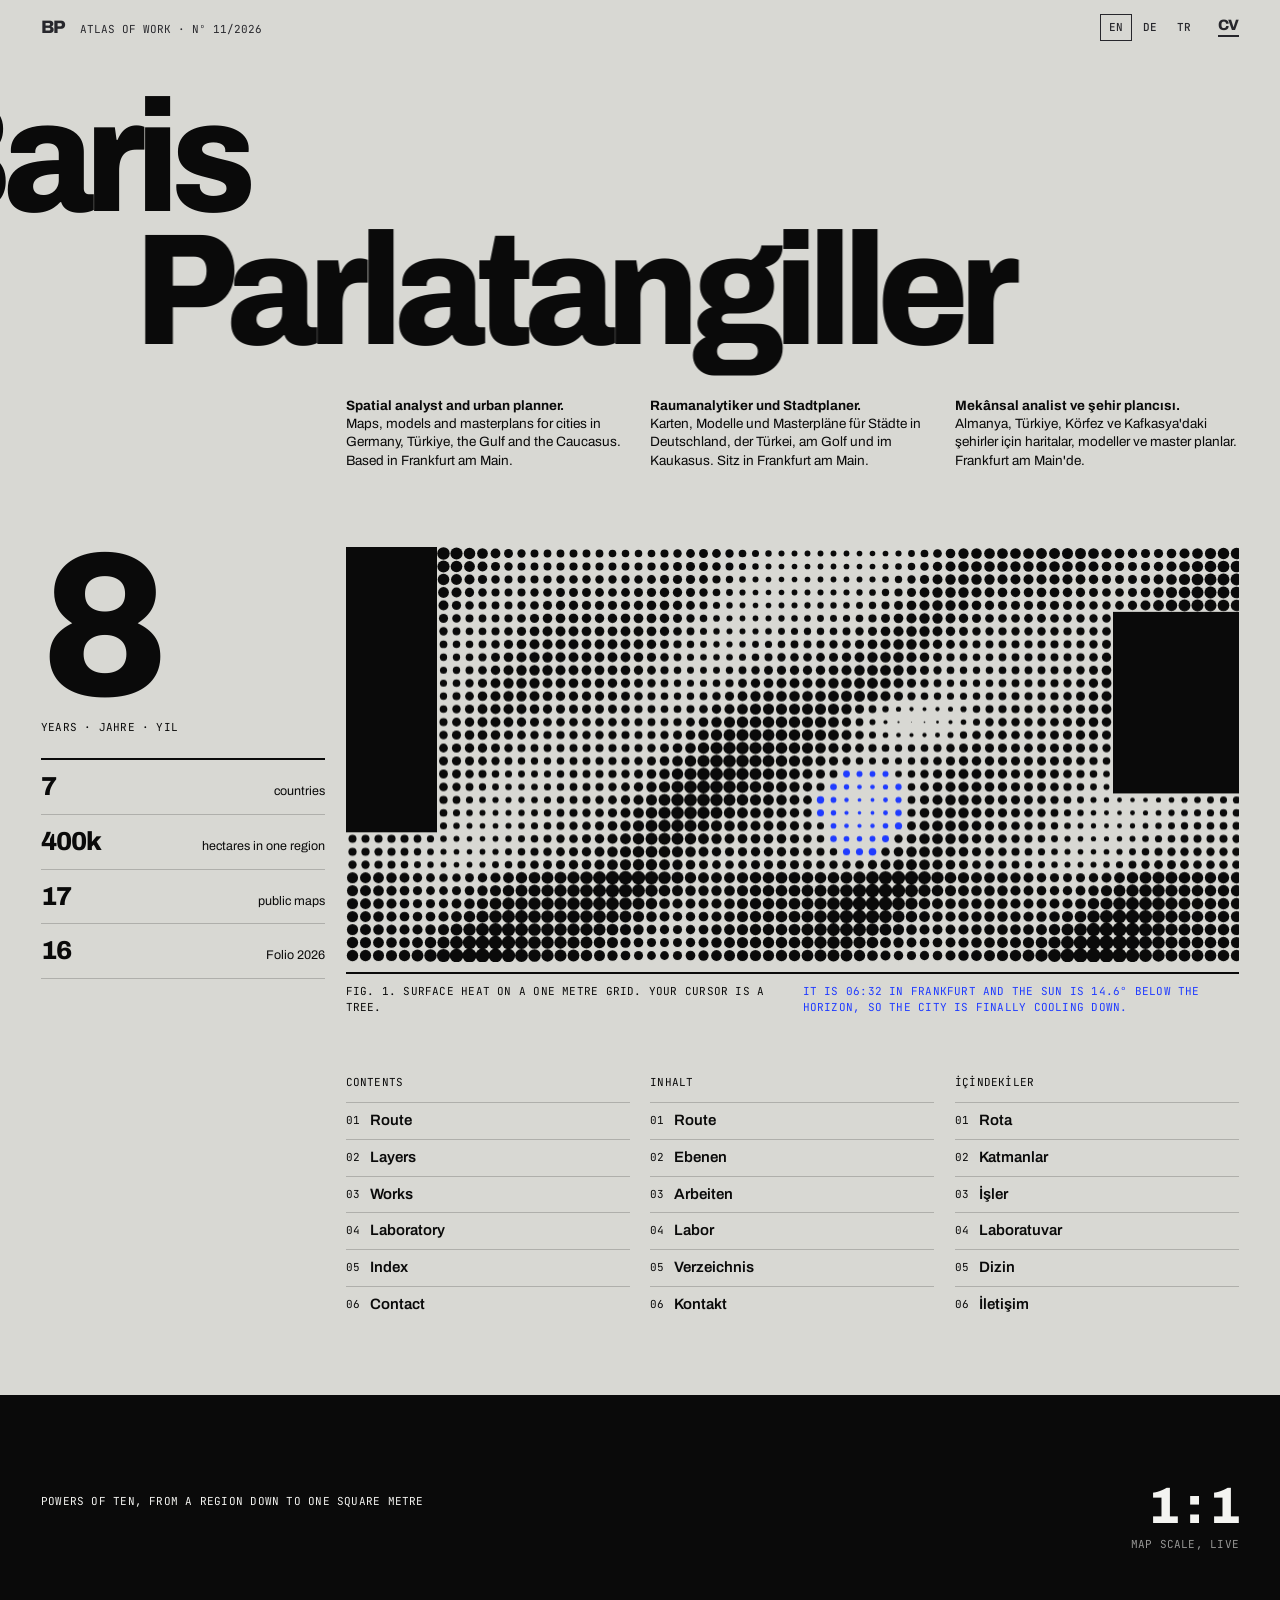
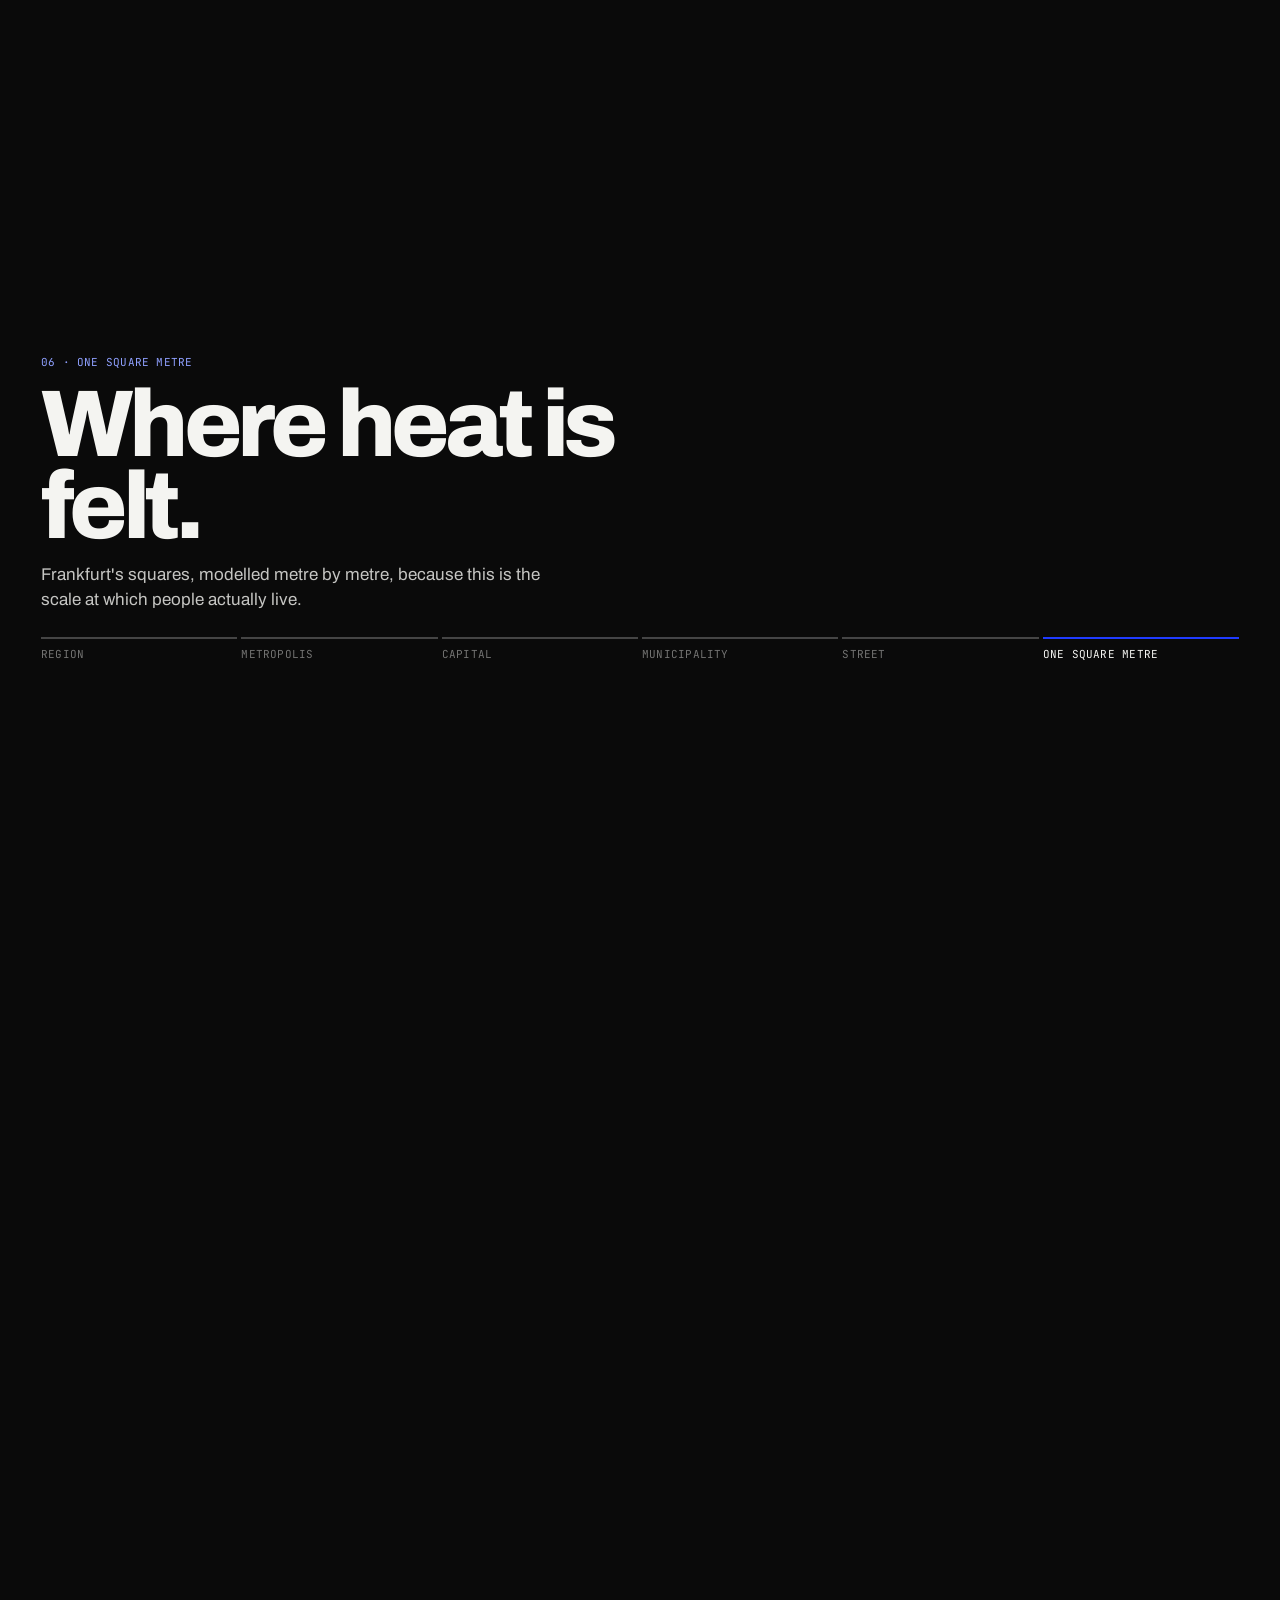
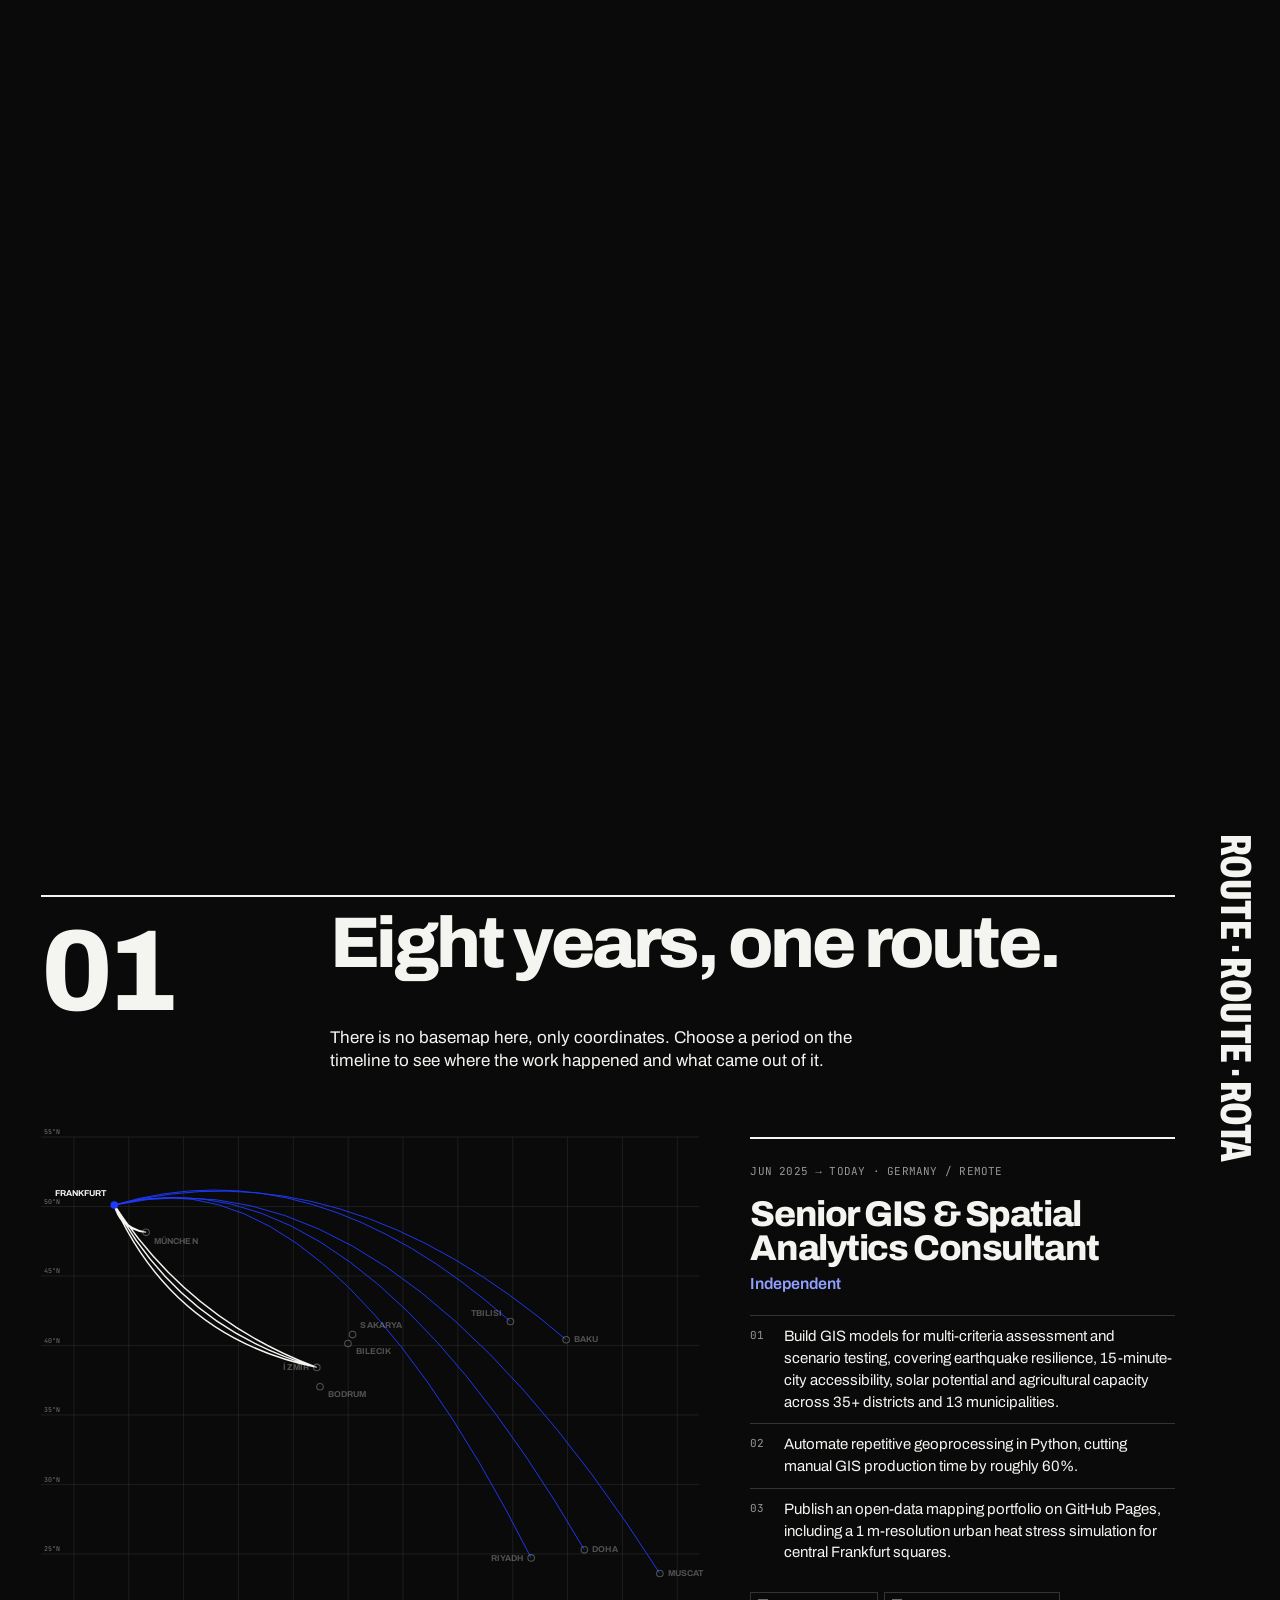
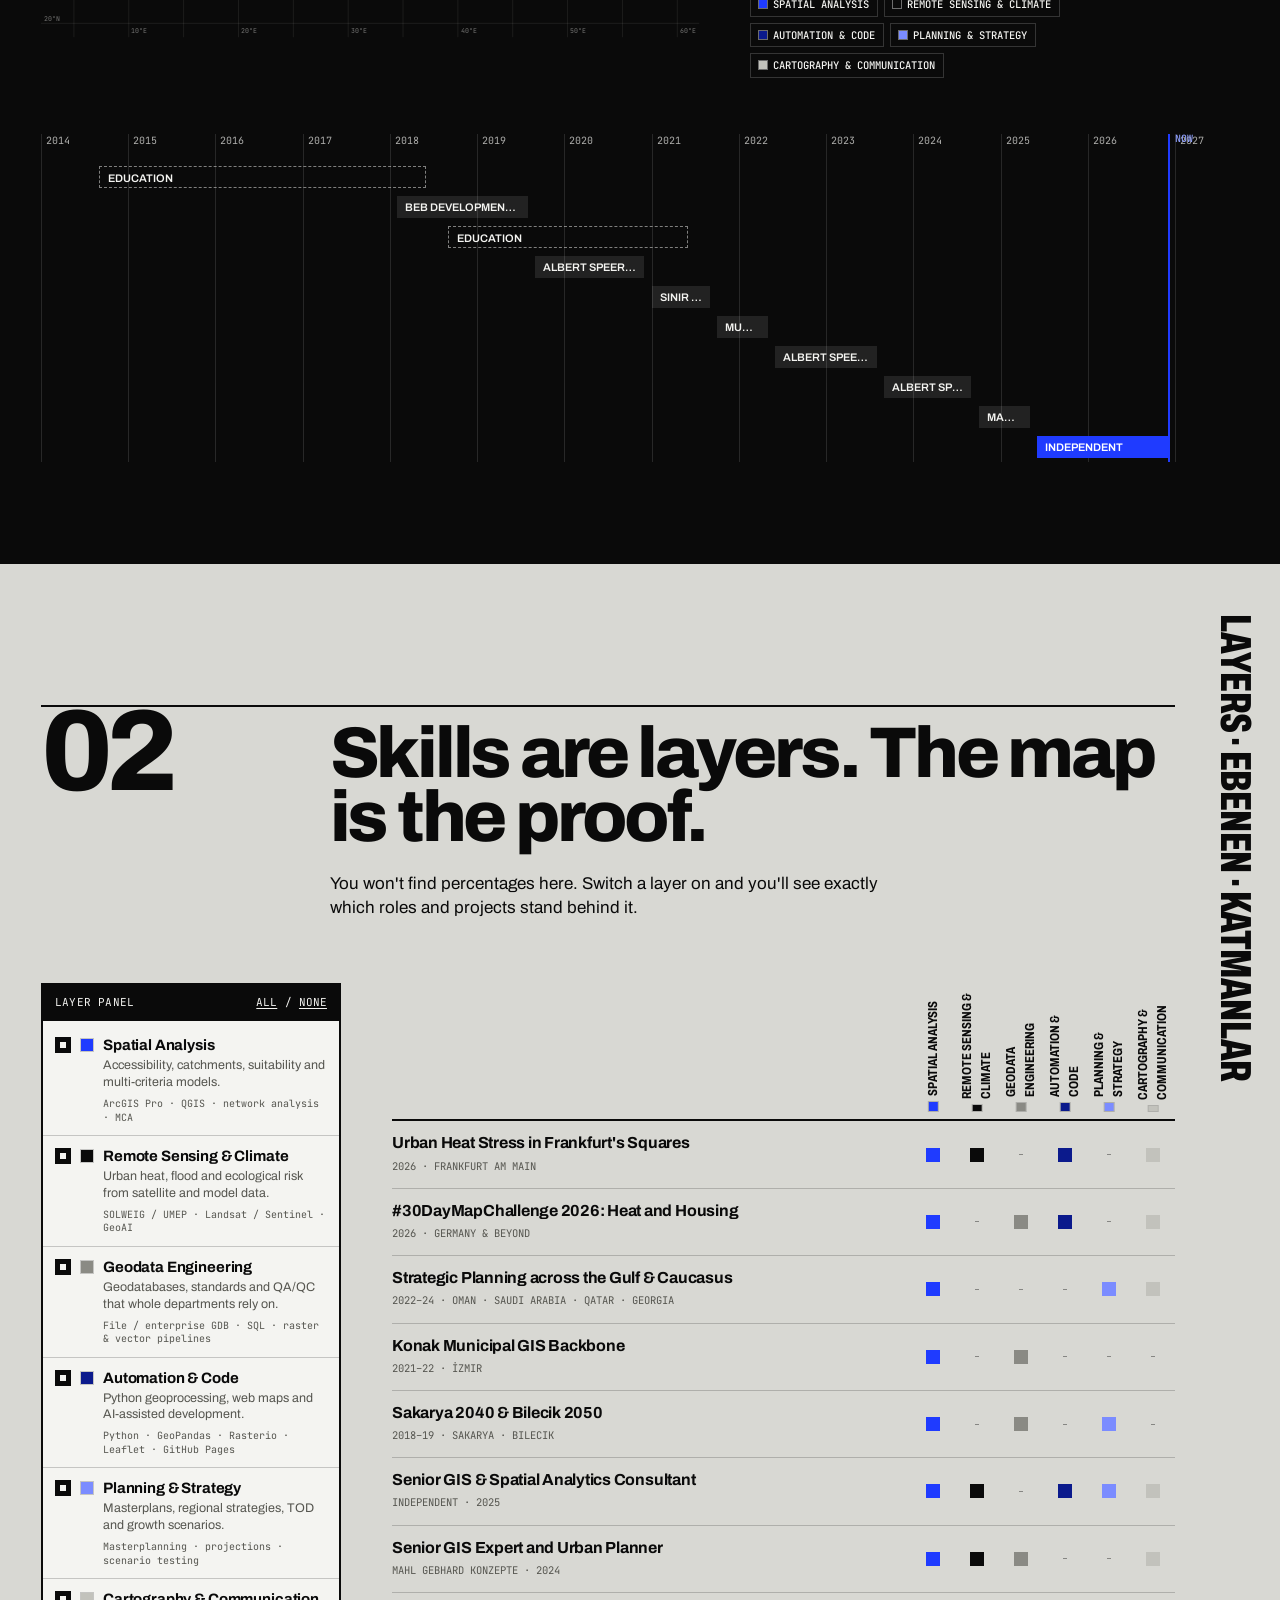
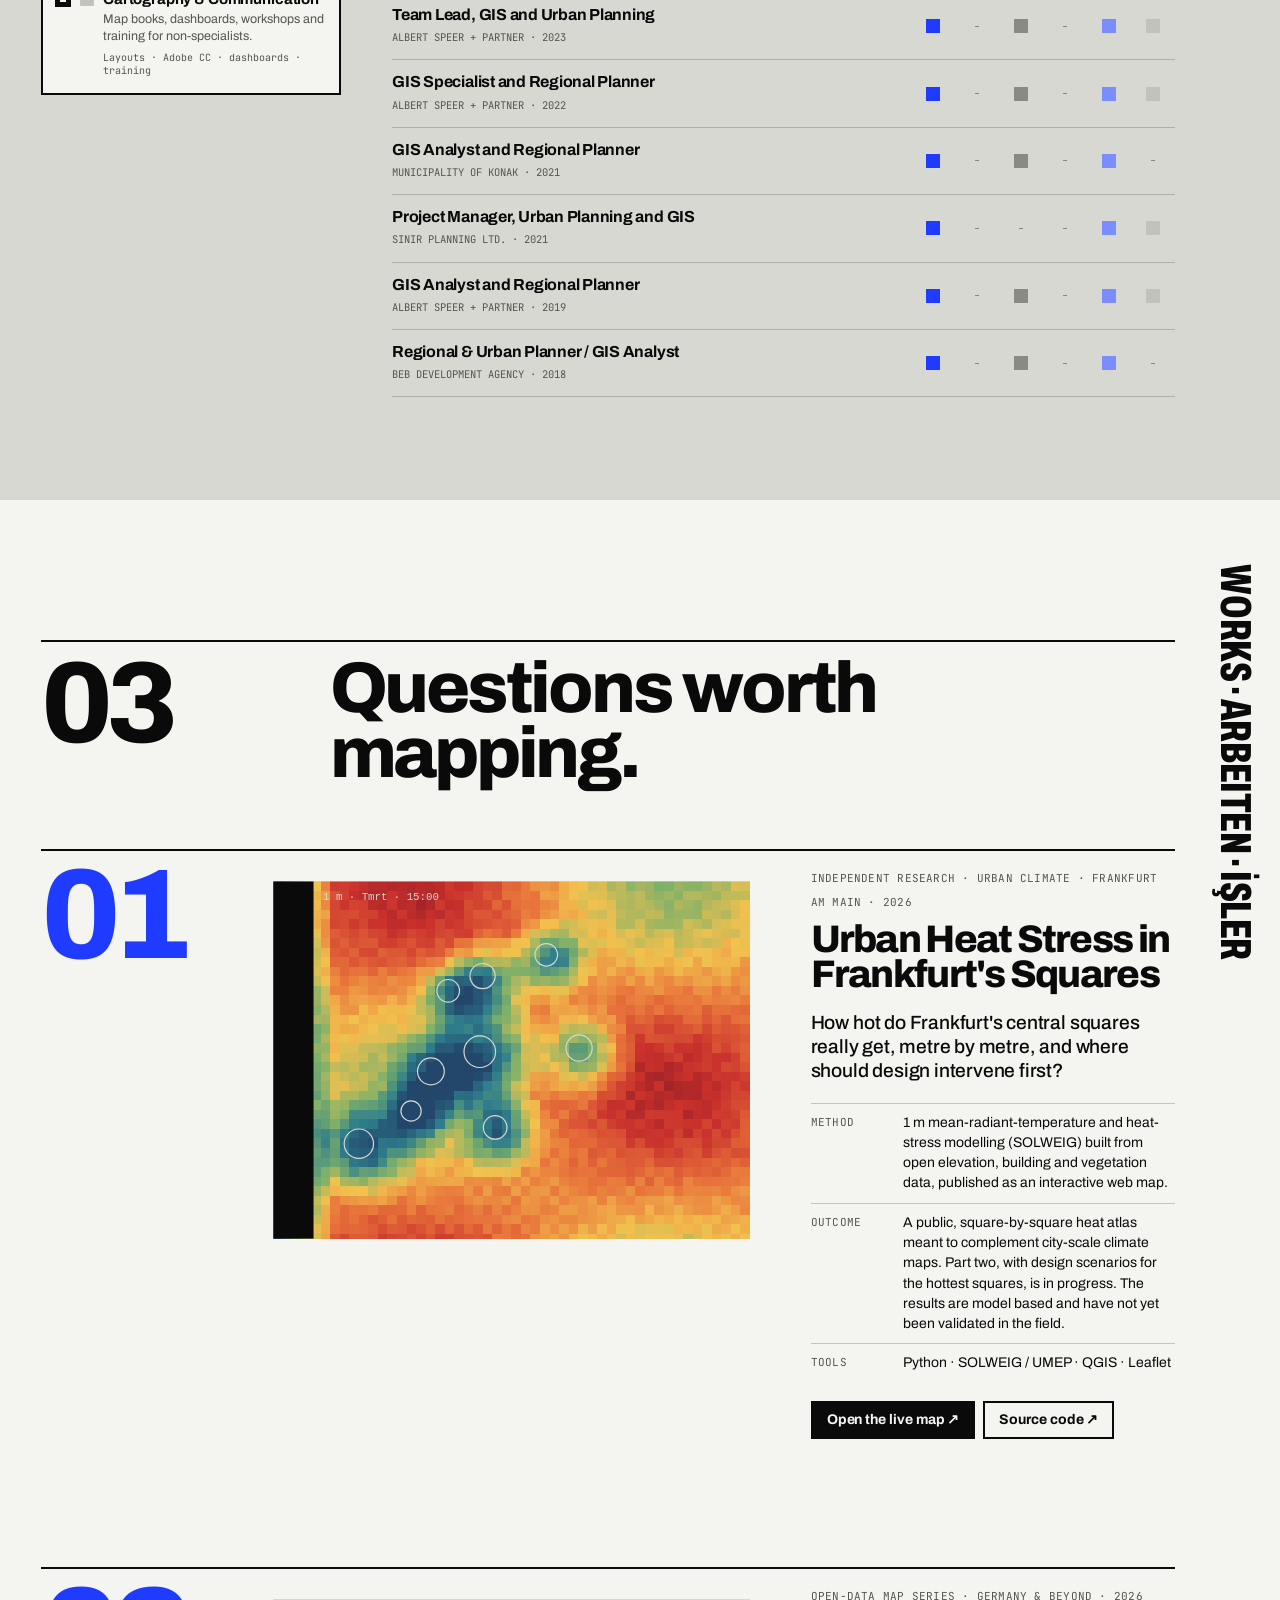
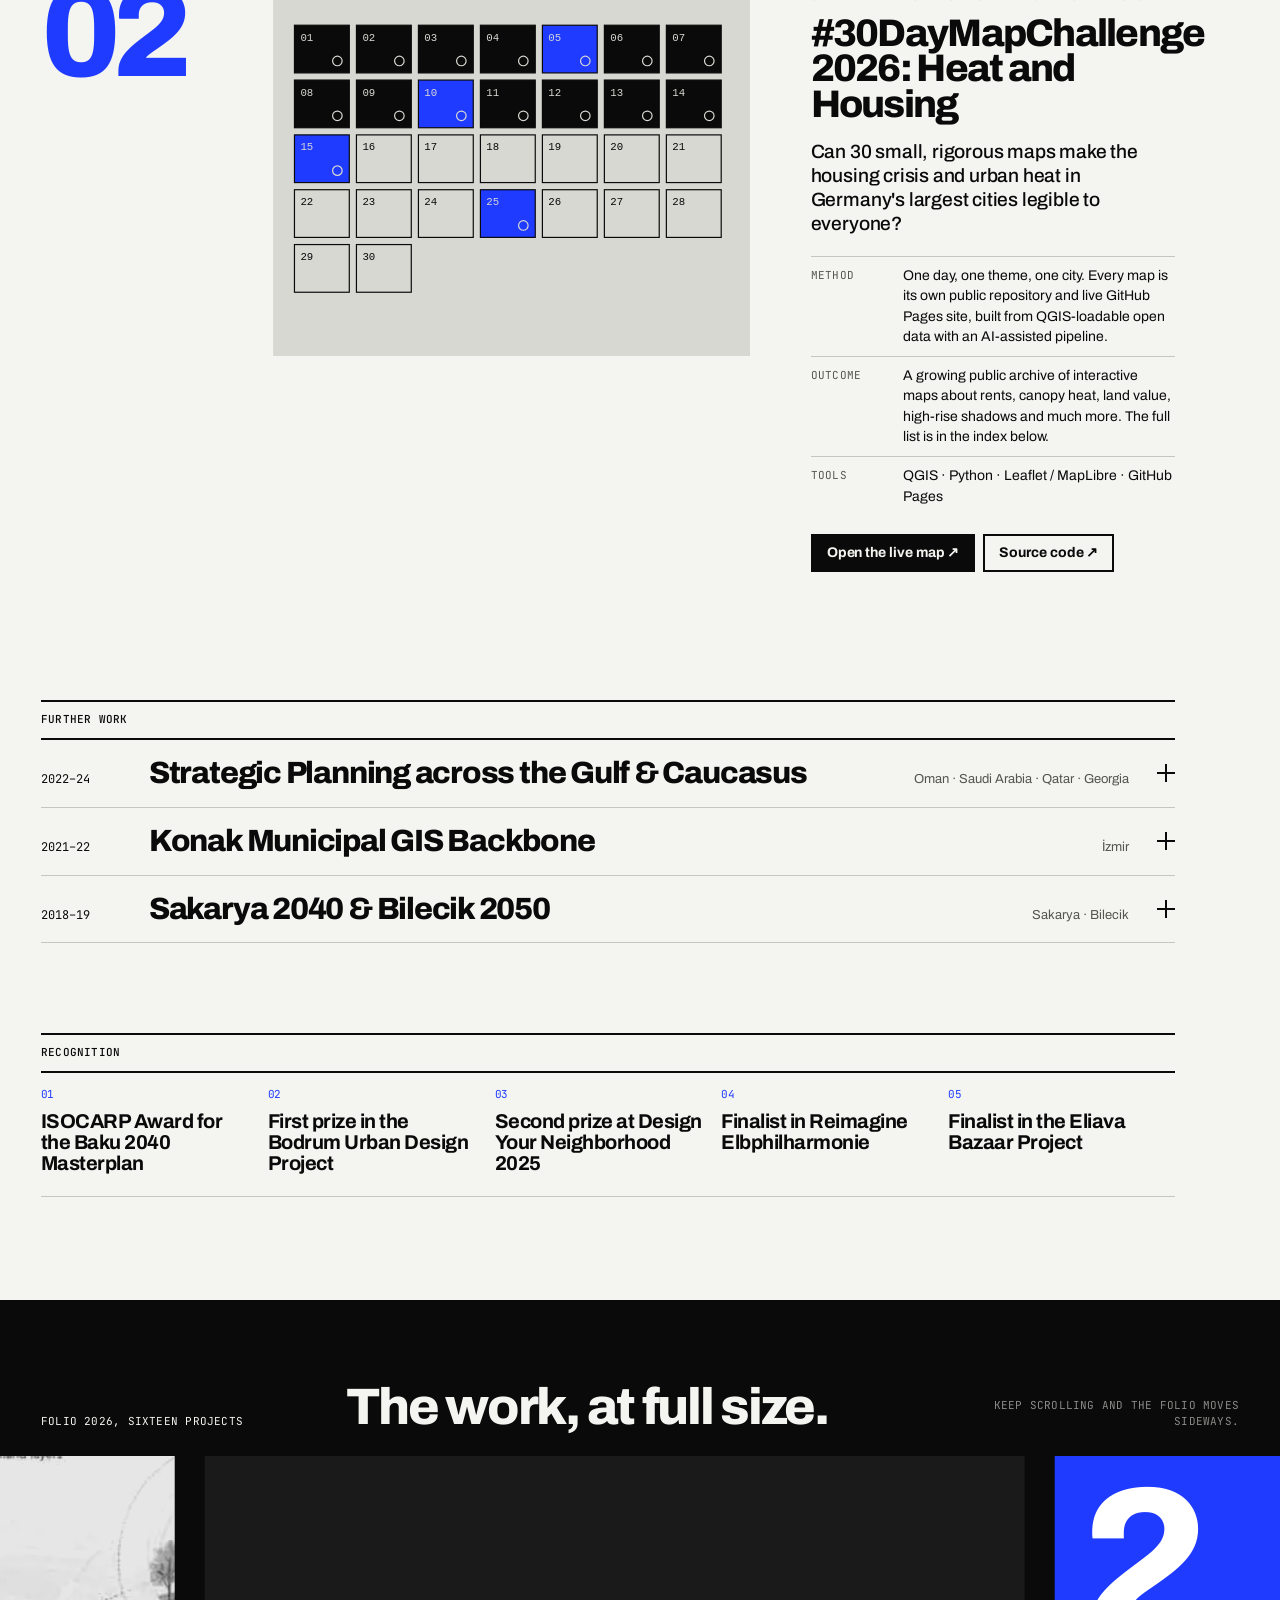
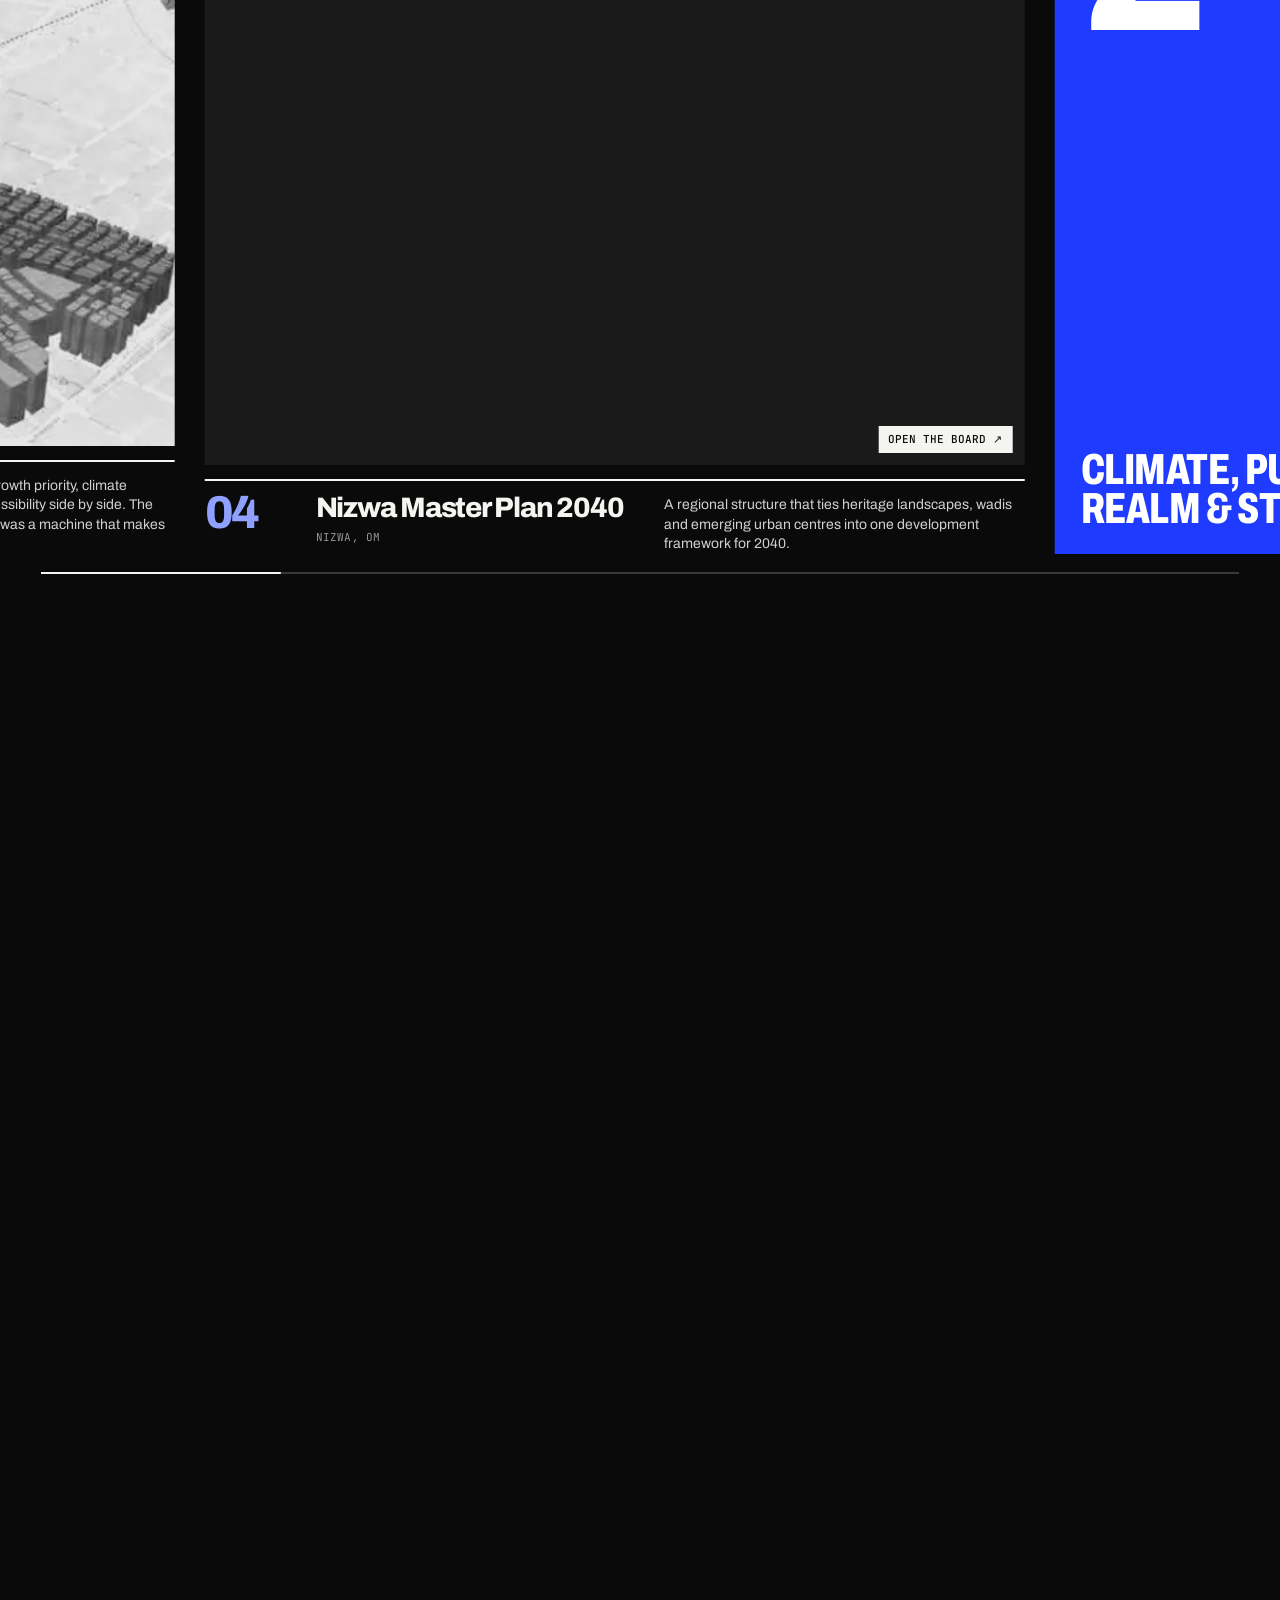
==== commit abb20a38: "Guided board tours, deep links, CV PDFs, self-hosted fonts, social preview Co-Authored-By: Claude Op" ====
--- a/index.html
+++ b/index.html
@@ -8,11 +8,15 @@
   <meta property="og:title" content="Baris Parlatangiller · Atlas of Work">
   <meta property="og:description" content="Spatial analyst & urban planner · Raumanalytiker & Stadtplaner · Mekânsal analist & şehir plancısı">
   <meta property="og:type" content="website">
+  <meta property="og:url" content="https://barisparlatangiller.github.io/Baris-Parlatangiller-CV-Portfolio/">
+  <meta property="og:image" content="https://barisparlatangiller.github.io/Baris-Parlatangiller-CV-Portfolio/assets/og.png">
+  <meta property="og:image:width" content="1200"><meta property="og:image:height" content="630">
+  <meta name="twitter:card" content="summary_large_image">
+  <link rel="canonical" href="https://barisparlatangiller.github.io/Baris-Parlatangiller-CV-Portfolio/">
   <meta name="theme-color" content="#D8D8D3">
   <link rel="icon" href="assets/favicon.svg" type="image/svg+xml">
-  <link rel="preconnect" href="https://fonts.googleapis.com">
-  <link rel="preconnect" href="https://fonts.gstatic.com" crossorigin>
-  <link href="https://fonts.googleapis.com/css2?family=Archivo:wdth,wght@62..125,100..900&family=JetBrains+Mono:wght@400;500&display=swap" rel="stylesheet">
+  <link rel="preload" href="assets/fonts/archivo-latin-wdth-normal.woff2" as="font" type="font/woff2" crossorigin>
+  <link rel="stylesheet" href="assets/css/fonts.css">
   <link rel="stylesheet" href="assets/css/style.css">
 </head>
 <body>
@@ -187,11 +191,16 @@
   </main>
 
   <dialog class="viewer" id="viewer" aria-label="Project board">
-    <div class="vw-stage" id="vwStage"><img id="vwImg" alt="" draggable="false"></div>
+    <div class="vw-stage" id="vwStage"><img id="vwImg" alt="" draggable="false"><p class="vw-cap" id="vwCap" aria-live="polite"></p></div>
     <aside class="vw-side">
       <p class="mono" id="vwMeta"></p>
       <h3 id="vwTitle"></h3>
       <p id="vwText"></p>
+      <div class="vw-tour">
+        <p class="mono" data-i18n="vw.tour"></p>
+        <ol id="vwStops"></ol>
+        <button class="btn btn-paper" id="vwStep"></button>
+      </div>
       <div class="vw-ctl">
         <button class="btn btn-klein" id="vwPrev" aria-label="Previous">←</button>
         <button class="btn btn-klein" id="vwNext" aria-label="Next">→</button>
@@ -212,6 +221,7 @@
 
   <script src="data/ui.js"></script>
   <script src="data/content.js"></script>
+  <script src="data/tours.js"></script>
   <script src="assets/js/i18n.js"></script>
   <script src="assets/js/sun.js"></script>
   <script src="assets/js/field.js"></script>
--- a/assets/css/fonts.css
+++ b/assets/css/fonts.css
@@ -0,0 +1,11 @@
+/* Self-hosted fonts (SIL Open Font License, see assets/fonts). No requests to third parties. */
+@font-face { font-family: "Archivo"; font-style: normal; font-display: swap; font-weight: 100 900; font-stretch: 62% 125%;
+  src: url(../fonts/archivo-latin-wdth-normal.woff2) format("woff2-variations"), url(../fonts/archivo-latin-wdth-normal.woff2) format("woff2");
+  unicode-range: U+0000-00FF,U+0131,U+0152-0153,U+02BB-02BC,U+02C6,U+02DA,U+02DC,U+0304,U+0308,U+0329,U+2000-206F,U+20AC,U+2122,U+2191,U+2193,U+2212,U+2215,U+FEFF,U+FFFD; }
+@font-face { font-family: "Archivo"; font-style: normal; font-display: swap; font-weight: 100 900; font-stretch: 62% 125%;
+  src: url(../fonts/archivo-latin-ext-wdth-normal.woff2) format("woff2-variations"), url(../fonts/archivo-latin-ext-wdth-normal.woff2) format("woff2");
+  unicode-range: U+0100-02BA,U+02BD-02C5,U+02C7-02CC,U+02CE-02D7,U+02DD-02FF,U+0304,U+0308,U+0329,U+1D00-1DBF,U+1E00-1E9F,U+1EF2-1EFF,U+2020,U+20A0-20AB,U+20AD-20C0,U+2113,U+2C60-2C7F,U+A720-A7FF; }
+@font-face { font-family: "JetBrains Mono"; font-style: normal; font-display: swap; font-weight: 400; src: url(../fonts/jetbrains-mono-latin-400-normal.woff2) format("woff2"); unicode-range: U+0000-00FF,U+0131,U+0152-0153,U+02BB-02BC,U+02C6,U+02DA,U+02DC,U+2000-206F,U+20AC,U+2122,U+2191,U+2193,U+2212,U+2215,U+FEFF,U+FFFD; }
+@font-face { font-family: "JetBrains Mono"; font-style: normal; font-display: swap; font-weight: 400; src: url(../fonts/jetbrains-mono-latin-ext-400-normal.woff2) format("woff2"); unicode-range: U+0100-02BA,U+02BD-02C5,U+02C7-02CC,U+02CE-02D7,U+02DD-02FF,U+1E00-1E9F,U+20A0-20C0,U+2C60-2C7F,U+A720-A7FF; }
+@font-face { font-family: "JetBrains Mono"; font-style: normal; font-display: swap; font-weight: 500; src: url(../fonts/jetbrains-mono-latin-500-normal.woff2) format("woff2"); unicode-range: U+0000-00FF,U+0131,U+0152-0153,U+02BB-02BC,U+02C6,U+02DA,U+02DC,U+2000-206F,U+20AC,U+2122,U+2191,U+2193,U+2212,U+2215,U+FEFF,U+FFFD; }
+@font-face { font-family: "JetBrains Mono"; font-style: normal; font-display: swap; font-weight: 500; src: url(../fonts/jetbrains-mono-latin-ext-500-normal.woff2) format("woff2"); unicode-range: U+0100-02BA,U+02BD-02C5,U+02C7-02CC,U+02CE-02D7,U+02DD-02FF,U+1E00-1E9F,U+20A0-20C0,U+2C60-2C7F,U+A720-A7FF; }
--- a/assets/css/style.css
+++ b/assets/css/style.css
@@ -16,7 +16,7 @@
   --ease: cubic-bezier(.2,.8,.1,1);
 }
 *, *::before, *::after { box-sizing: border-box; }
-html { -webkit-text-size-adjust: 100%; }
+html { -webkit-text-size-adjust: 100%; overflow-x: clip; }
 body { margin: 0; background: var(--concrete); color: var(--ink); font: 400 16px/1.45 var(--sans); -webkit-font-smoothing: antialiased; overflow-x: hidden; }
 a { color: inherit; }
 img, svg, canvas { display: block; max-width: 100%; }
@@ -283,7 +283,7 @@
 .ix td.th { font-size: 13.5px; }
 .ix td.l { white-space: nowrap; }
 .ix td.l a { font: 500 11px var(--mono); text-transform: uppercase; text-decoration: none; border-bottom: 1px solid currentColor; margin-right: 12px; }
-@media (max-width: 640px) { .hide-s, .ix td.th { display: none; } .ix td.p { font-size: 18px; } }
+@media (max-width: 640px) { .hide-s, .ix td.th { display: none; } .ix td.p { font-size: 18px; } .ix td.p small { display: none; } .ix td.l a { display: block; margin: 0 0 6px; } }
 
 /* ---------- 06 contact (Klein — grows from a square on scroll) ---------- */
 .sec.klein { clip-path: inset(var(--ci, 0%) var(--ci, 0%) 0 var(--ci, 0%)); }
@@ -349,7 +349,7 @@
 .vw-side h3 { margin: 0; font-weight: 800; font-size: 36px; line-height: .92; letter-spacing: -.045em; }
 .vw-side p { margin: 0; font-size: 15px; line-height: 1.45; opacity: .85; }
 .vw-ctl { display: flex; flex-wrap: wrap; gap: 6px; margin-top: 8px; }
-.vw-hint { opacity: .5; margin-top: auto !important; }
+.vw-hint { opacity: .5; margin-top: auto !important; text-transform: none; font-size: 11.5px; line-height: 1.5; }
 .vw-scale { display: flex; align-items: center; gap: 10px; }
 .vw-scale i { width: 60px; height: 6px; border: 2px solid var(--paper); border-top: 0; }
 @media (max-width: 860px) { .viewer { grid-template-columns: 1fr; grid-template-rows: 1fr auto; } .vw-side { border-left: 0; border-top: 1px solid rgba(244,244,241,.15); max-height: 42dvh; } .vw-side h3 { font-size: 26px; } }
@@ -357,3 +357,16 @@
 /* contact: aerial under Klein */
 .sec.klein::before { content: ""; position: absolute; inset: 0; background: url("../img/aerial.webp") center / cover; mix-blend-mode: multiply; opacity: .35; filter: grayscale(1) contrast(1.2); pointer-events: none; }
 .sec.klein > *:not(.vlabel) { position: relative; }
+
+.vw-stage img.fly { transition: transform 1.1s cubic-bezier(.65,0,.2,1); }
+.vw-cap { position: absolute; left: 24px; bottom: 24px; max-width: min(560px, calc(100% - 48px)); margin: 0; padding: 14px 16px; background: var(--paper); color: var(--ink); font-weight: 600; font-size: 17px; line-height: 1.35; letter-spacing: -.01em; box-shadow: 0 10px 40px rgba(0,0,0,.35); opacity: 0; transform: translateY(10px); transition: opacity .4s var(--ease), transform .5s var(--ease); pointer-events: none; }
+.vw-cap.on { opacity: 1; transform: none; }
+.vw-cap b { color: var(--klein); margin-right: 8px; }
+.vw-tour { border-top: 2px solid var(--paper); padding-top: 12px; margin-top: 6px; }
+.vw-tour ol { list-style: none; margin: 10px 0 12px; padding: 0; display: grid; gap: 2px; counter-reset: st; }
+.vw-tour li button { width: 100%; text-align: left; display: grid; grid-template-columns: 34px 1fr; gap: 8px; padding: 9px 8px; font-size: 13.5px; line-height: 1.35; opacity: .7; transition: background .2s, opacity .2s; }
+.vw-tour li button:hover { opacity: 1; background: rgba(244,244,241,.06); }
+.vw-tour li button[aria-current="true"] { opacity: 1; background: rgba(31,59,255,.25); box-shadow: inset 2px 0 0 var(--klein); }
+.vw-tour li button span { font: 500 11px/1.6 var(--mono); }
+.btn-paper { background: var(--paper); color: var(--ink); }
+@media (max-width: 860px) { .vw-cap { font-size: 14px; left: 12px; bottom: 12px; } .vw-tour ol { display: none; } }
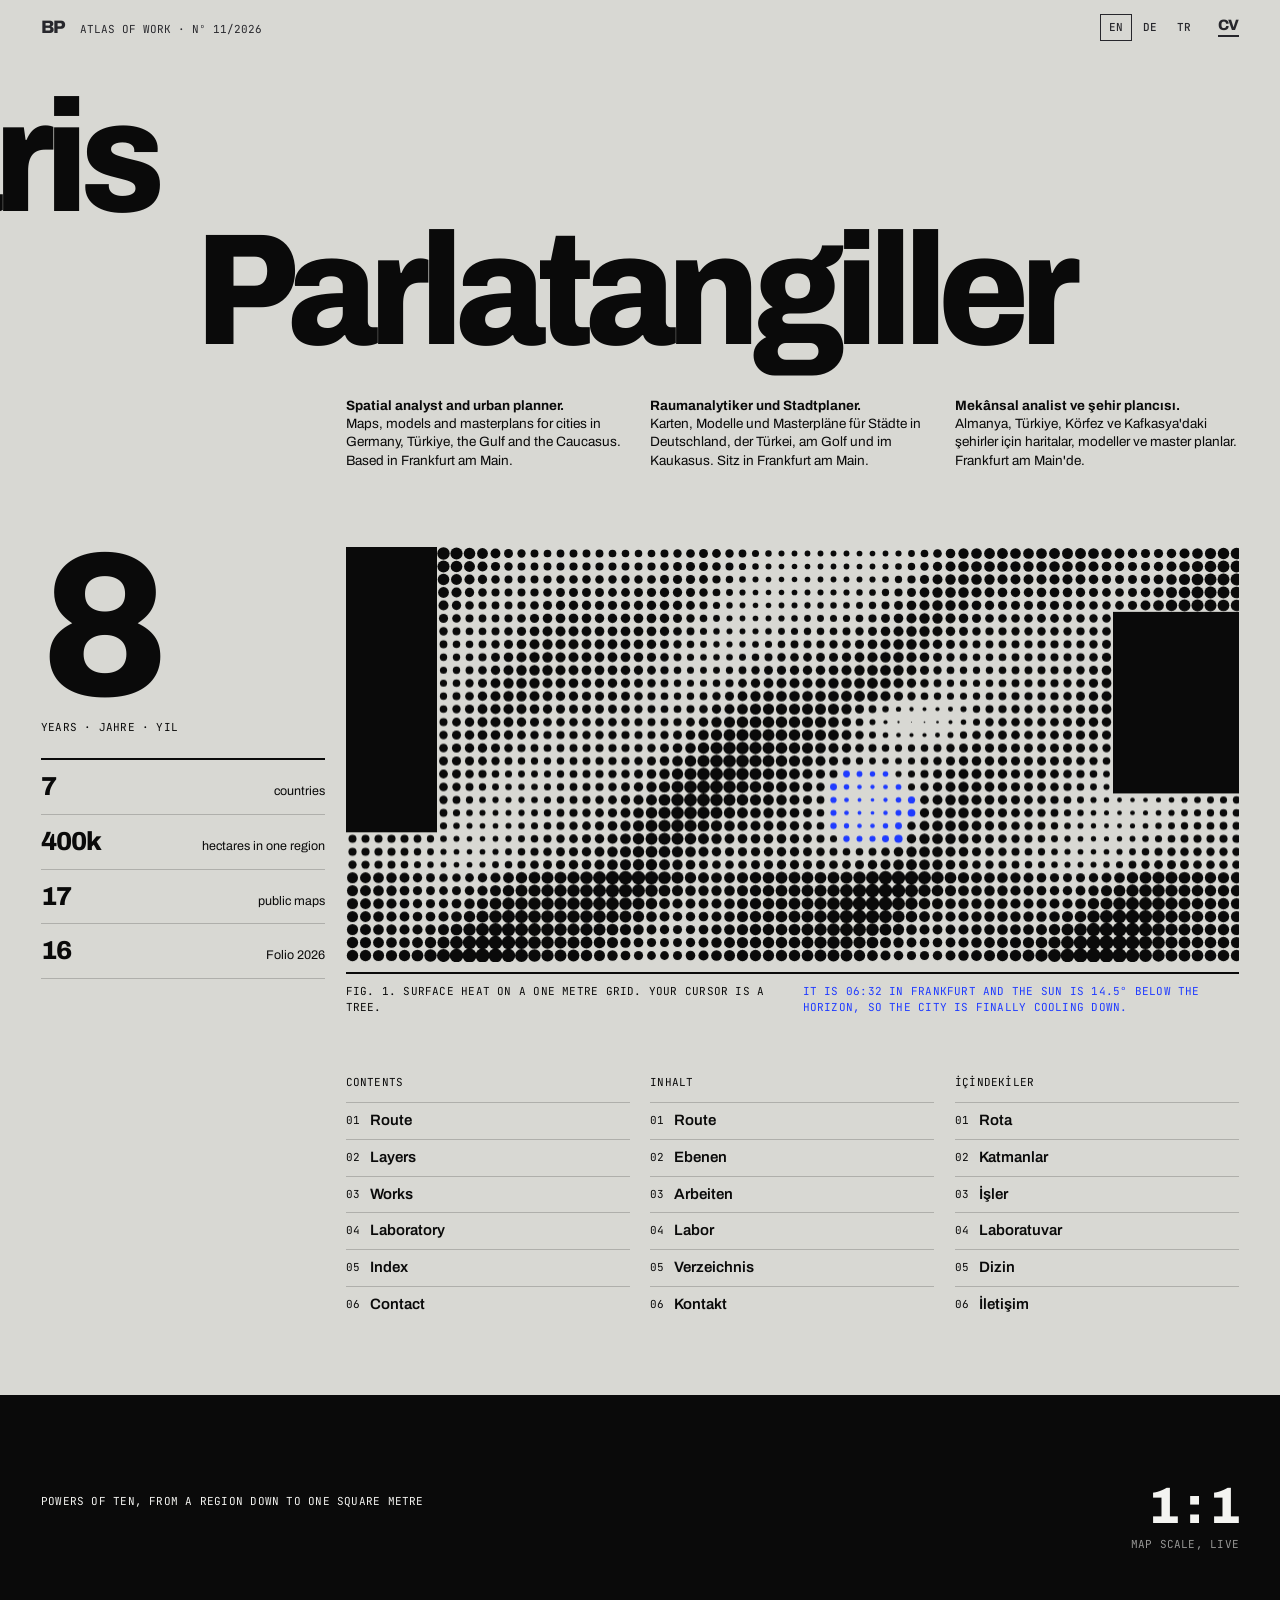
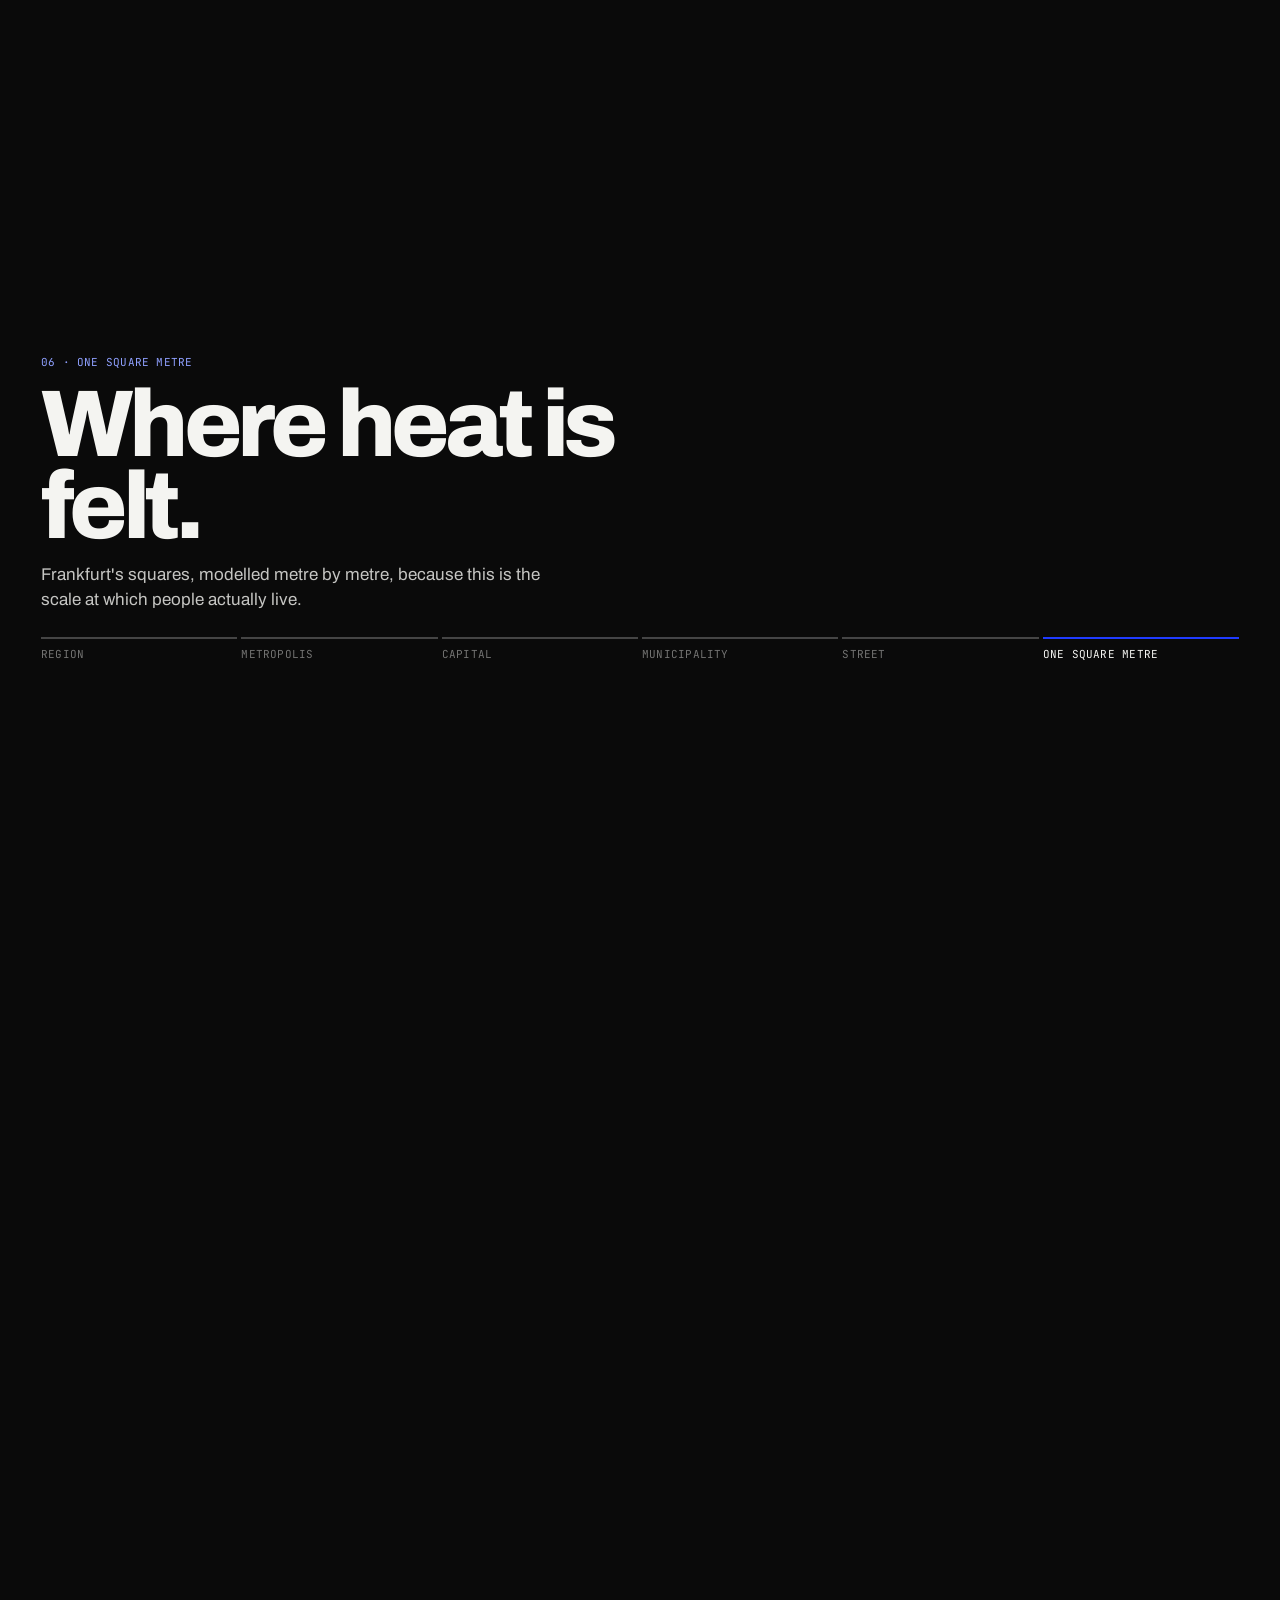
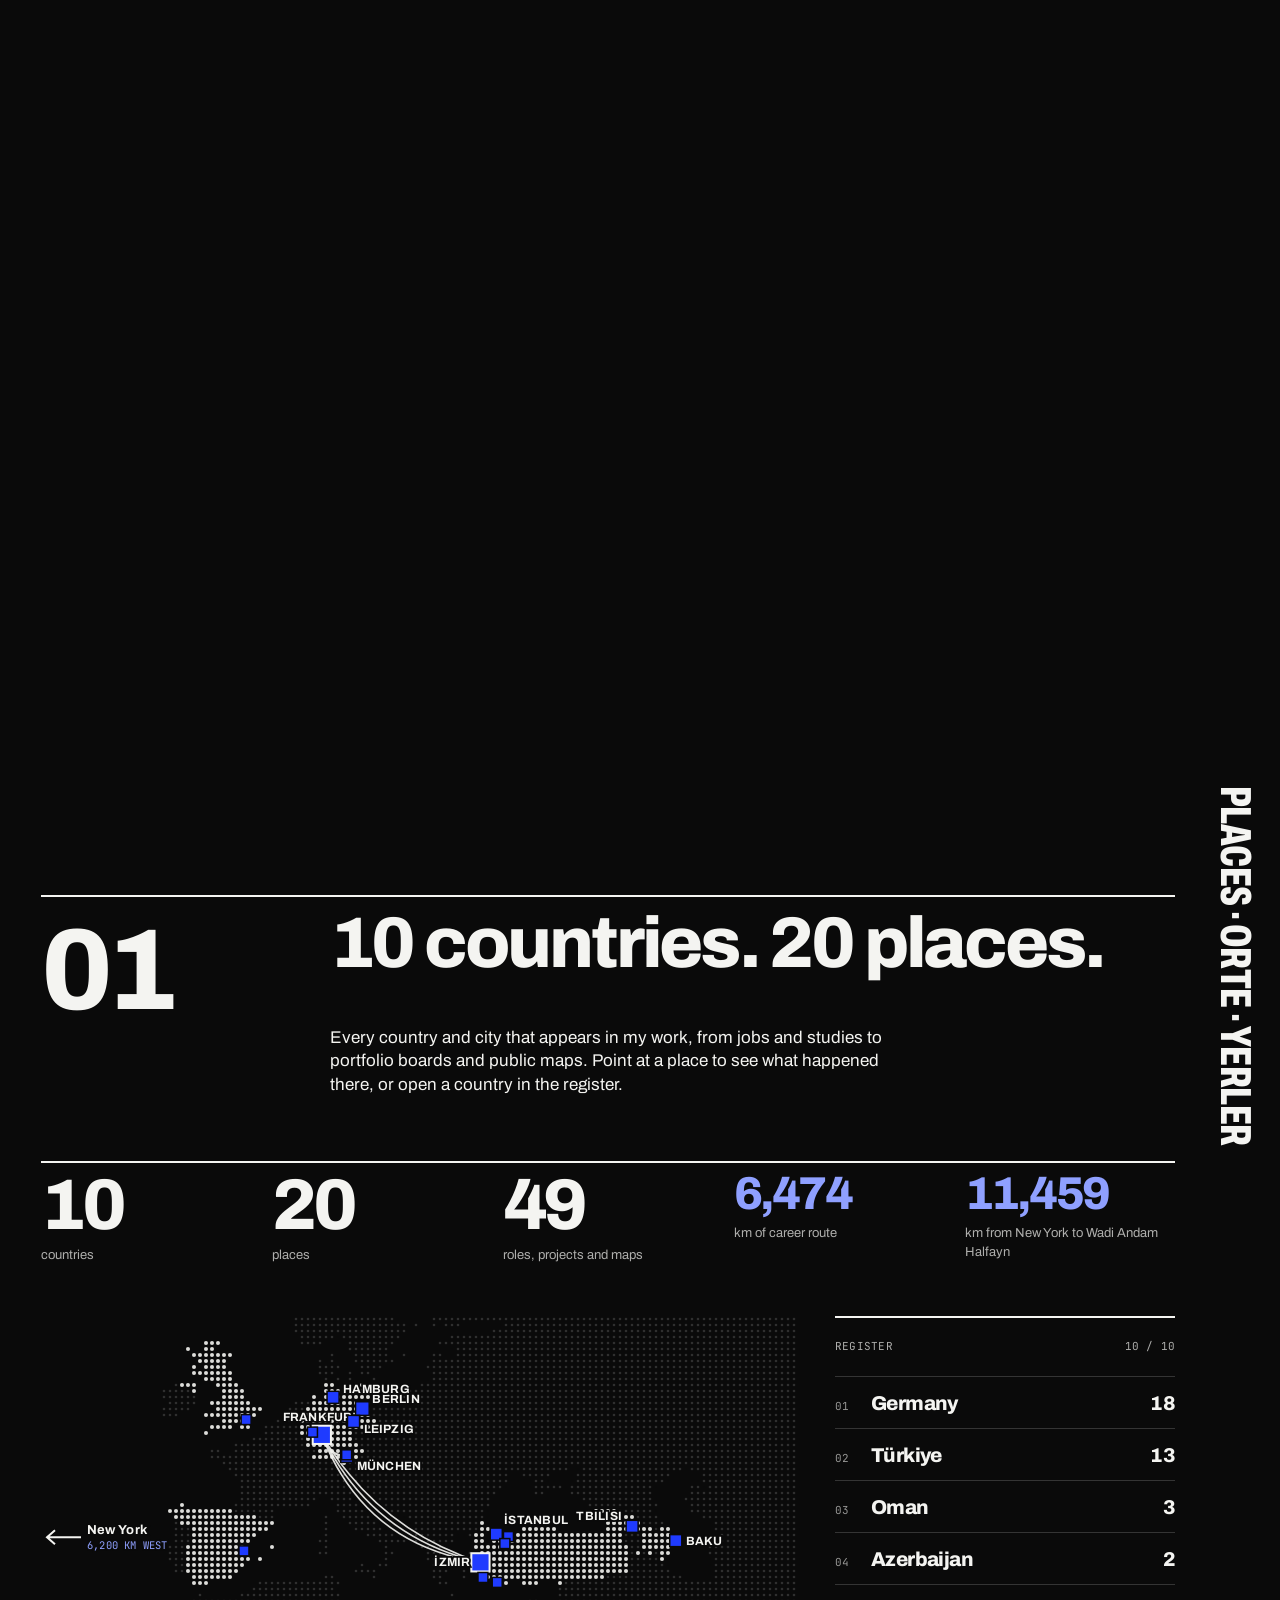
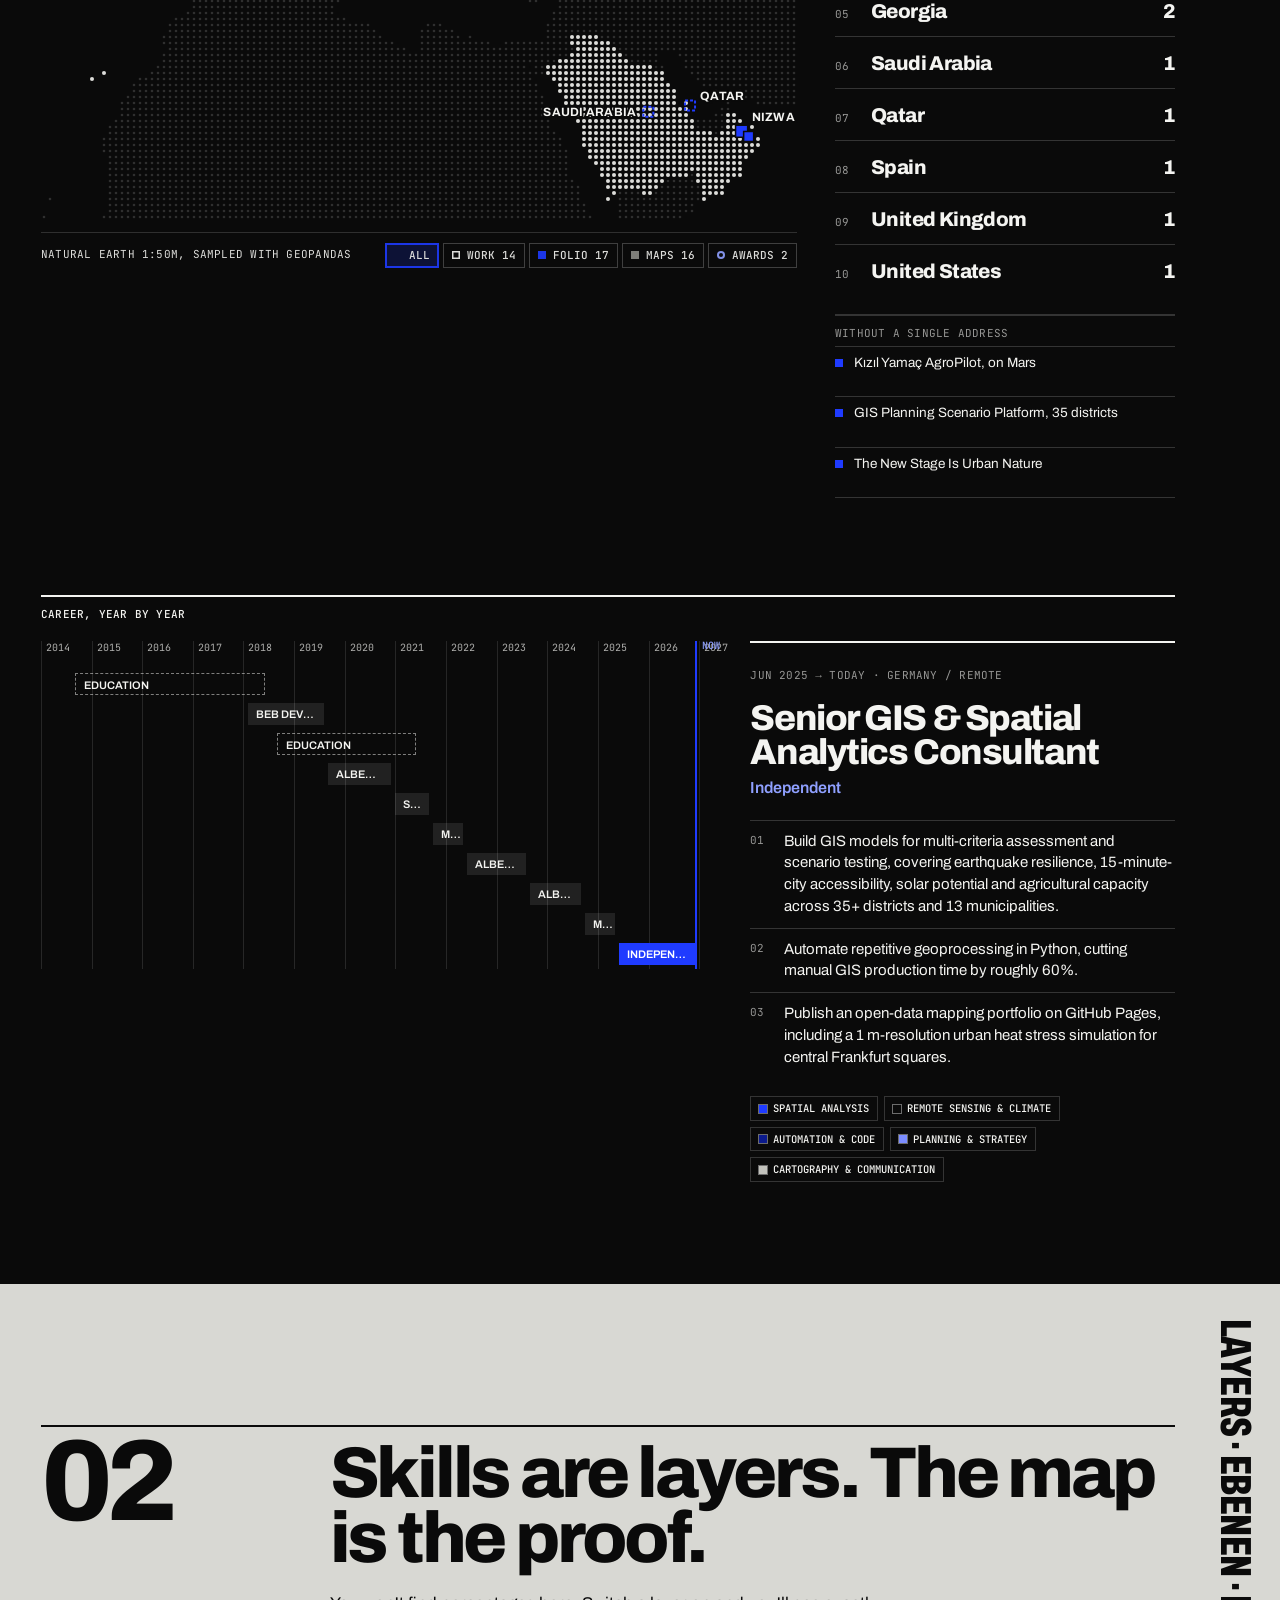
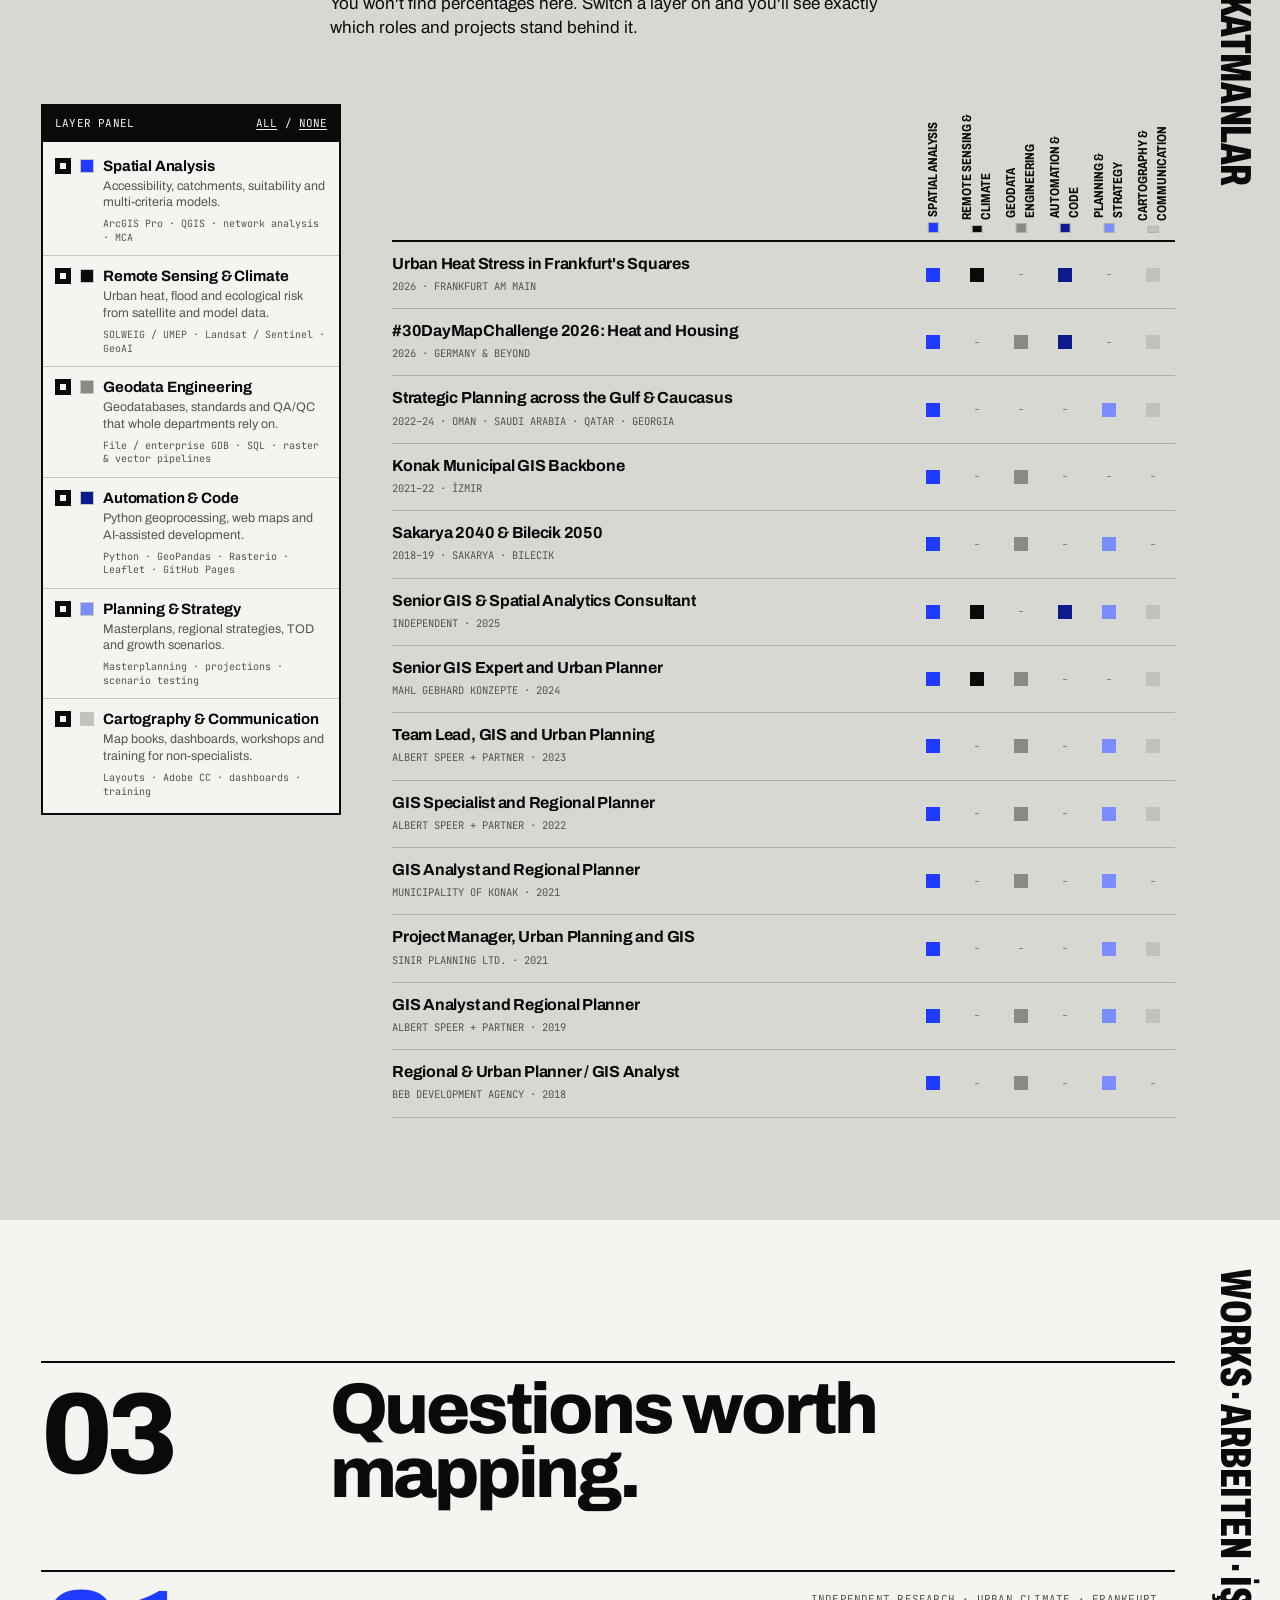
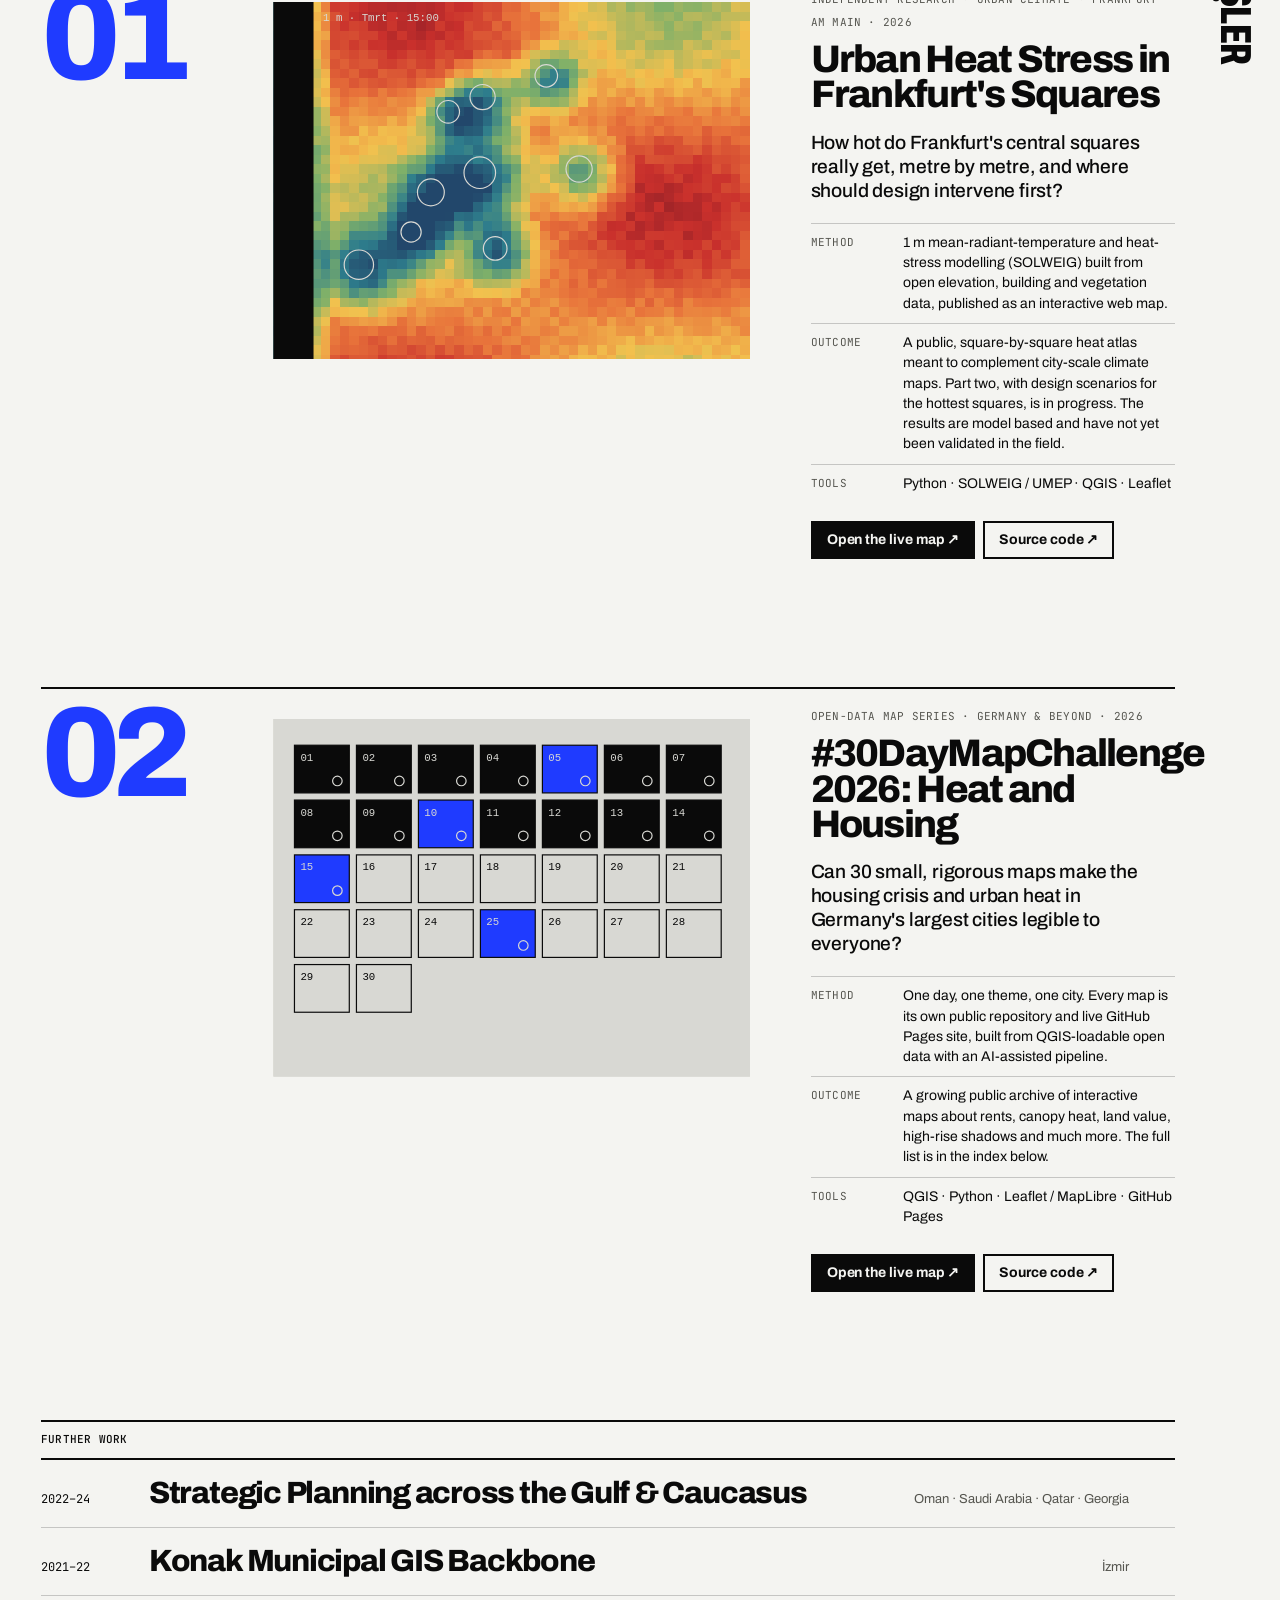
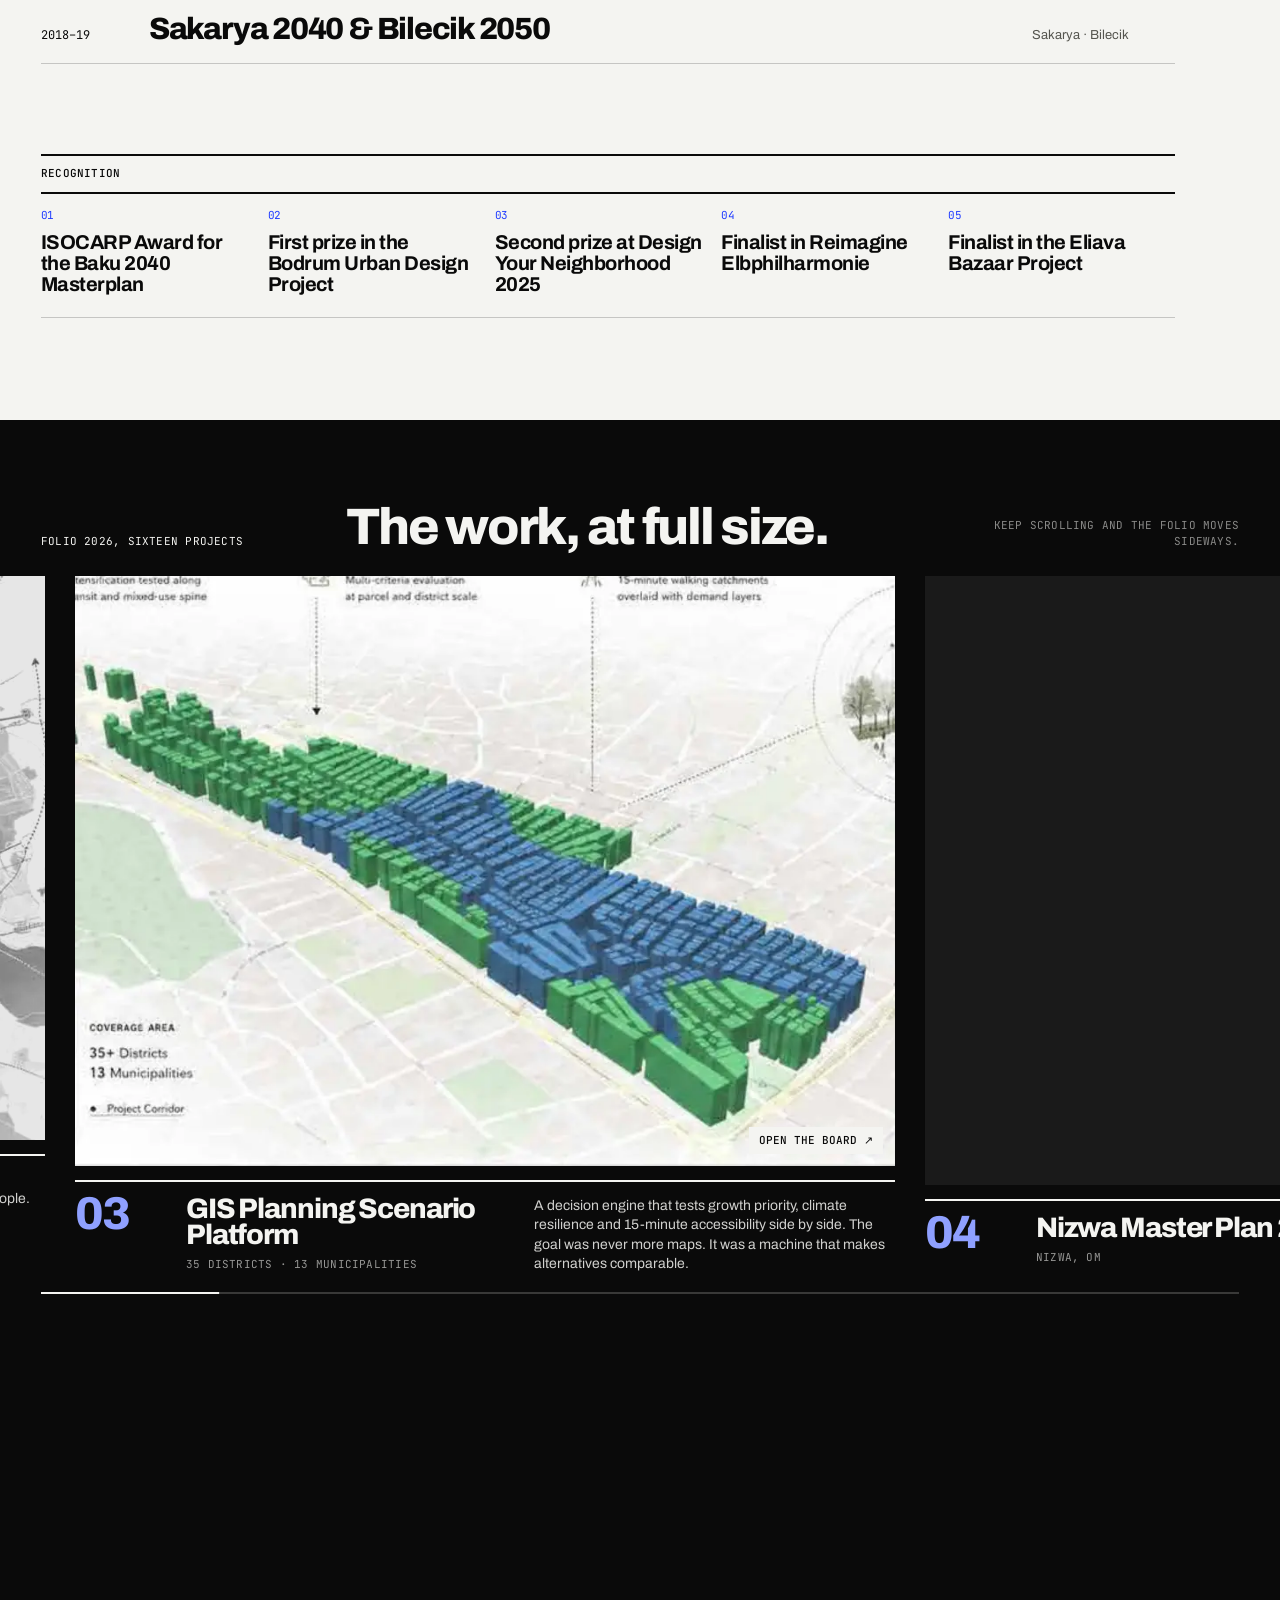
==== commit 71e5be15: "Places atlas: every country and city from CV, portfolio and maps, built with GeoPandas + Natural Ear" ====
--- a/index.html
+++ b/index.html
@@ -82,15 +82,29 @@
       </div>
     </section>
 
-    <!-- 01 — ROUTE (black) -->
+    <!-- 01 — PLACES (black): built by tools/build_places.py -->
     <section class="sec ink" id="route">
-      <span class="vlabel" aria-hidden="true">Route · Route · Rota</span>
-      <header class="sh"><span class="sh-no">01</span><h2 data-i18n="it.title"></h2><p class="sh-lede" data-i18n="it.lede"></p></header>
+      <span class="vlabel" aria-hidden="true">Places · Orte · Yerler</span>
+      <header class="sh"><span class="sh-no">01</span><h2 id="plTitle"></h2><p class="sh-lede" data-i18n="pl.lede"></p></header>
+      <dl class="pl-totals" id="plTotals"></dl>
+      <div class="pl-grid">
+        <figure class="pl-map" id="plMap">
+          <canvas id="plDots" aria-hidden="true"></canvas>
+          <svg id="plSvg" aria-label="Map of countries and places in the work"></svg>
+          <div class="pl-tip" id="plTip" role="status"></div>
+          <figcaption class="mono pl-cap"><span data-i18n="pl.source"></span><span id="plKinds" class="pl-kinds"></span></figcaption>
+        </figure>
+        <aside class="pl-reg">
+          <p class="mono pl-reg-h"><span data-i18n="pl.register"></span><span id="plRegCount"></span></p>
+          <ol id="plRegister"></ol>
+          <div class="pl-else" id="plElse"></div>
+        </aside>
+      </div>
+      <h3 class="pl-career mono" data-i18n="pl.career"></h3>
       <div class="it-grid">
-        <figure class="it-map"><svg id="routeMap" viewBox="0 0 1000 760" role="img" aria-label="Map of career locations"></svg></figure>
+        <div class="gantt" id="gantt" role="list"></div>
         <article class="it-detail" id="itDetail" aria-live="polite"></article>
       </div>
-      <div class="gantt" id="gantt" role="list"></div>
     </section>
 
     <!-- 02 — LAYERS (concrete) -->
@@ -222,12 +236,14 @@
   <script src="data/ui.js"></script>
   <script src="data/content.js"></script>
   <script src="data/tours.js"></script>
+  <script src="data/places.js"></script>
   <script src="assets/js/i18n.js"></script>
   <script src="assets/js/sun.js"></script>
   <script src="assets/js/field.js"></script>
   <script src="assets/js/plates.js"></script>
   <script src="assets/js/lab.js"></script>
   <script src="assets/js/viewer.js"></script>
+  <script src="assets/js/places.js"></script>
   <script src="assets/js/scroll.js"></script>
   <script src="assets/js/main.js"></script>
 </body>
--- a/assets/css/style.css
+++ b/assets/css/style.css
@@ -370,3 +370,91 @@
 .vw-tour li button span { font: 500 11px/1.6 var(--mono); }
 .btn-paper { background: var(--paper); color: var(--ink); }
 @media (max-width: 860px) { .vw-cap { font-size: 14px; left: 12px; bottom: 12px; } .vw-tour ol { display: none; } }
+
+/* ---------- 01 PLACES ---------- */
+.pl-totals { display: grid; grid-template-columns: repeat(5, 1fr); gap: var(--gap); margin: 0 0 clamp(28px, 4vw, 52px); border-top: 2px solid var(--paper); }
+.pl-totals div { padding-top: 12px; }
+.pl-totals dt { font-weight: 800; font-size: clamp(40px, 5.6vw, 96px); line-height: .85; letter-spacing: -.06em; font-variant-numeric: tabular-nums; }
+.pl-totals div:nth-child(n+4) dt { font-size: clamp(30px, 3.6vw, 60px); color: #8FA0FF; }
+.pl-totals dd { margin: 10px 0 0; font-size: 13px; opacity: .7; max-width: 16em; }
+.pl-grid { display: grid; grid-template-columns: minmax(0, 1fr) 340px; gap: clamp(20px, 3vw, 44px); align-items: start; }
+.pl-map { position: relative; margin: 0; }
+#plDots, #plSvg { display: block; width: 100%; }
+#plSvg { position: absolute; left: 0; top: 0; overflow: visible; }
+.pl-route { fill: none; stroke: var(--paper); stroke-width: 1.6; stroke-dasharray: 1; stroke-dashoffset: 1; opacity: .9; }
+#plSvg.in .pl-route { transition: stroke-dashoffset 2.4s cubic-bezier(.65,0,.2,1) .2s; stroke-dashoffset: 0; }
+.pm { cursor: pointer; opacity: 0; transition: opacity .5s var(--ease); }
+#plSvg.in .pm { opacity: 1; }
+#plSvg.in .pm.dim { opacity: .25; }
+.pm .hit { fill: transparent; }
+.pm rect { fill: var(--klein); stroke: var(--ink); stroke-width: 1.5; transition: transform .3s var(--ease); transform-box: fill-box; transform-origin: center; }
+.pm.home rect { stroke: var(--paper); stroke-width: 2; }
+.pm.region rect { fill: transparent; stroke: var(--klein); stroke-width: 2; stroke-dasharray: 3 2; }
+.pm.zero rect { fill: rgba(244,244,241,.35); }
+.pm text { font: 700 12px var(--sans); text-transform: uppercase; letter-spacing: .02em; fill: var(--paper); paint-order: stroke; stroke: var(--ink); stroke-width: 3.5px; pointer-events: none; }
+.pm text.soft { opacity: 0; transition: opacity .2s; }
+.pm:hover text.soft, .pm:focus text.soft, .pm.hot text.soft, .pm.focus text.soft { opacity: 1; }
+.pm:hover rect, .pm:focus rect, .pm.focus rect { transform: scale(1.5); }
+.pm.hot rect { fill: #fff; stroke: var(--klein); stroke-width: 3; }
+.pm:focus { outline: none; }
+.pm.offmap path { fill: none; stroke: var(--paper); stroke-width: 2; }
+.pm.offmap text { text-transform: none; font-size: 13px; }
+.pm.offmap .soft2 { font: 400 10.5px var(--mono); fill: #8FA0FF; text-transform: uppercase; }
+.pl-tip { position: absolute; left: 0; top: 0; width: 300px; background: var(--paper); color: var(--ink); padding: 14px 14px 10px; box-shadow: 0 20px 60px rgba(0,0,0,.5); opacity: 0; pointer-events: none; transition: opacity .2s; z-index: 3; }
+.pl-tip.on { opacity: 1; pointer-events: auto; }
+.pl-tip h4 { margin: 4px 0 8px; font-weight: 800; font-size: 26px; line-height: .95; letter-spacing: -.04em; }
+.pl-tip .mono { color: var(--klein); }
+.pl-tip ul, .pl-reg ul, .pl-else ul { list-style: none; margin: 0; padding: 0; }
+.pl-tip li button, .pl-reg li li button, .pl-else li button { display: grid; grid-template-columns: 10px 1fr; column-gap: 9px; width: 100%; text-align: left; padding: 7px 0; border-top: 1px solid var(--rule); font-size: 13.5px; line-height: 1.3; }
+.pl-tip li button { border-color: rgba(10,10,10,.14); }
+.pl-tip li button em, .pl-reg li li button em, .pl-else li button em { grid-column: 2; font: 500 10px/1.8 var(--mono); font-style: normal; text-transform: uppercase; color: var(--klein); opacity: 0; transition: opacity .2s; }
+.pl-reg li li button em, .pl-else li button em { color: #8FA0FF; }
+li button:hover em { opacity: 1; }
+li button:disabled { cursor: default; }
+li button i, .pl-kinds button i { width: 8px; height: 8px; margin-top: 5px; display: inline-block; }
+.k-work i { background: transparent; box-shadow: inset 0 0 0 1.5px currentColor; }
+.k-folio i { background: var(--klein); }
+.k-map i { background: #8A8A84; }
+.k-award i { background: transparent; border-radius: 50%; box-shadow: inset 0 0 0 2px #8FA0FF; }
+.pl-cap { display: flex; justify-content: space-between; align-items: center; flex-wrap: wrap; gap: 10px; margin-top: 12px; padding-top: 10px; border-top: 1px solid var(--rule); opacity: .9; }
+.pl-kinds { display: flex; flex-wrap: wrap; gap: 4px; }
+.pl-kinds button { display: inline-flex; align-items: center; gap: 7px; font: 500 11px/1 var(--mono); text-transform: uppercase; padding: 7px 9px; box-shadow: inset 0 0 0 1px rgba(244,244,241,.25); }
+.pl-kinds button i { margin: 0; }
+.pl-kinds button[aria-pressed="true"] { box-shadow: inset 0 0 0 2px var(--klein); background: rgba(31,59,255,.2); }
+.pl-reg { position: sticky; top: 80px; max-height: calc(100svh - 110px); overflow-y: auto; border-top: 2px solid var(--paper); scrollbar-width: thin; }
+.pl-reg-h { display: flex; justify-content: space-between; padding: 10px 0; opacity: .7; }
+#plRegister { list-style: none; margin: 0; padding: 0; }
+#plRegister > li { border-top: 1px solid var(--rule); }
+#plRegister > li.zero { opacity: .35; }
+.pl-c { width: 100%; display: grid; grid-template-columns: 28px 1fr auto; align-items: baseline; column-gap: 8px; row-gap: 8px; padding: 12px 0 10px; text-align: left; }
+.pl-c .n { font: 400 11px var(--mono); opacity: .6; }
+.pl-c .nm { font-weight: 800; font-size: 20px; letter-spacing: -.03em; line-height: 1; transition: color .2s; }
+.pl-c .ct { font-weight: 800; font-size: 20px; letter-spacing: -.03em; font-variant-numeric: tabular-nums; }
+.pl-c .bar { grid-column: 2 / -1; display: flex; gap: 2px; height: 4px; }
+.pl-c .bar i { display: block; height: 100%; }
+.pl-c .bar i.k-work { background: var(--paper); } .pl-c .bar i.k-folio { background: var(--klein); } .pl-c .bar i.k-map { background: #8A8A84; } .pl-c .bar i.k-award { background: #8FA0FF; }
+.pl-c .bar i.dim { opacity: .2; }
+.pl-c:hover .nm, li.open > .pl-c .nm { color: #8FA0FF; }
+.pl-cbody { display: grid; grid-template-rows: 0fr; transition: grid-template-rows .45s var(--ease); }
+.pl-cbody > * { overflow: hidden; }
+.pl-cbody { overflow: hidden; }
+li.open > .pl-cbody { grid-template-rows: 1fr; }
+.pl-cbody { display: block; max-height: 0; transition: max-height .5s var(--ease); }
+li.open > .pl-cbody { max-height: 1200px; }
+.pl-p { padding: 2px 0 10px 36px; }
+.pl-pn { margin: 4px 0 2px; font: 500 11px var(--mono); text-transform: uppercase; opacity: .65; }
+.pl-else { margin-top: 18px; border-top: 2px solid var(--rule); padding-top: 10px; }
+.pl-else .mono { opacity: .6; margin: 0 0 4px; }
+.pl-career { margin: clamp(60px, 7vw, 100px) 0 18px; padding-top: 10px; border-top: 2px solid var(--paper); font-weight: 500; }
+.it-grid .gantt { margin-top: 0; }
+@media (max-width: 1100px) { .pl-grid { grid-template-columns: 1fr; } .pl-reg { position: static; max-height: none; } }
+@media (max-width: 760px) { .pl-totals { grid-template-columns: repeat(2, 1fr); } .pl-totals div:last-child { grid-column: 1 / -1; } .pm text { font-size: 10px; } .pl-tip { width: 240px; } }
+.pm .pulse { fill: none; stroke: var(--klein); stroke-width: 1.5; opacity: 0; animation: plpulse 3s var(--ease) infinite; pointer-events: none; }
+.pm.home .pulse { stroke: var(--paper); }
+#plSvg:not(.in) .pulse { animation: none; }
+@keyframes plpulse { 0% { r: 4; opacity: .9; } 70%, 100% { r: 26; opacity: 0; } }
+@media (prefers-reduced-motion: reduce) { .pm .pulse { display: none; } }
+#plSvg.small .pulse { display: none; }
+#plSvg.small .pm text { font-size: 9px; stroke-width: 2.5px; }
+#plSvg.small .pm.offmap path { transform: scale(.6); }
+#plSvg.small .pm.offmap text { font-size: 10px; transform: translateX(-16px); }
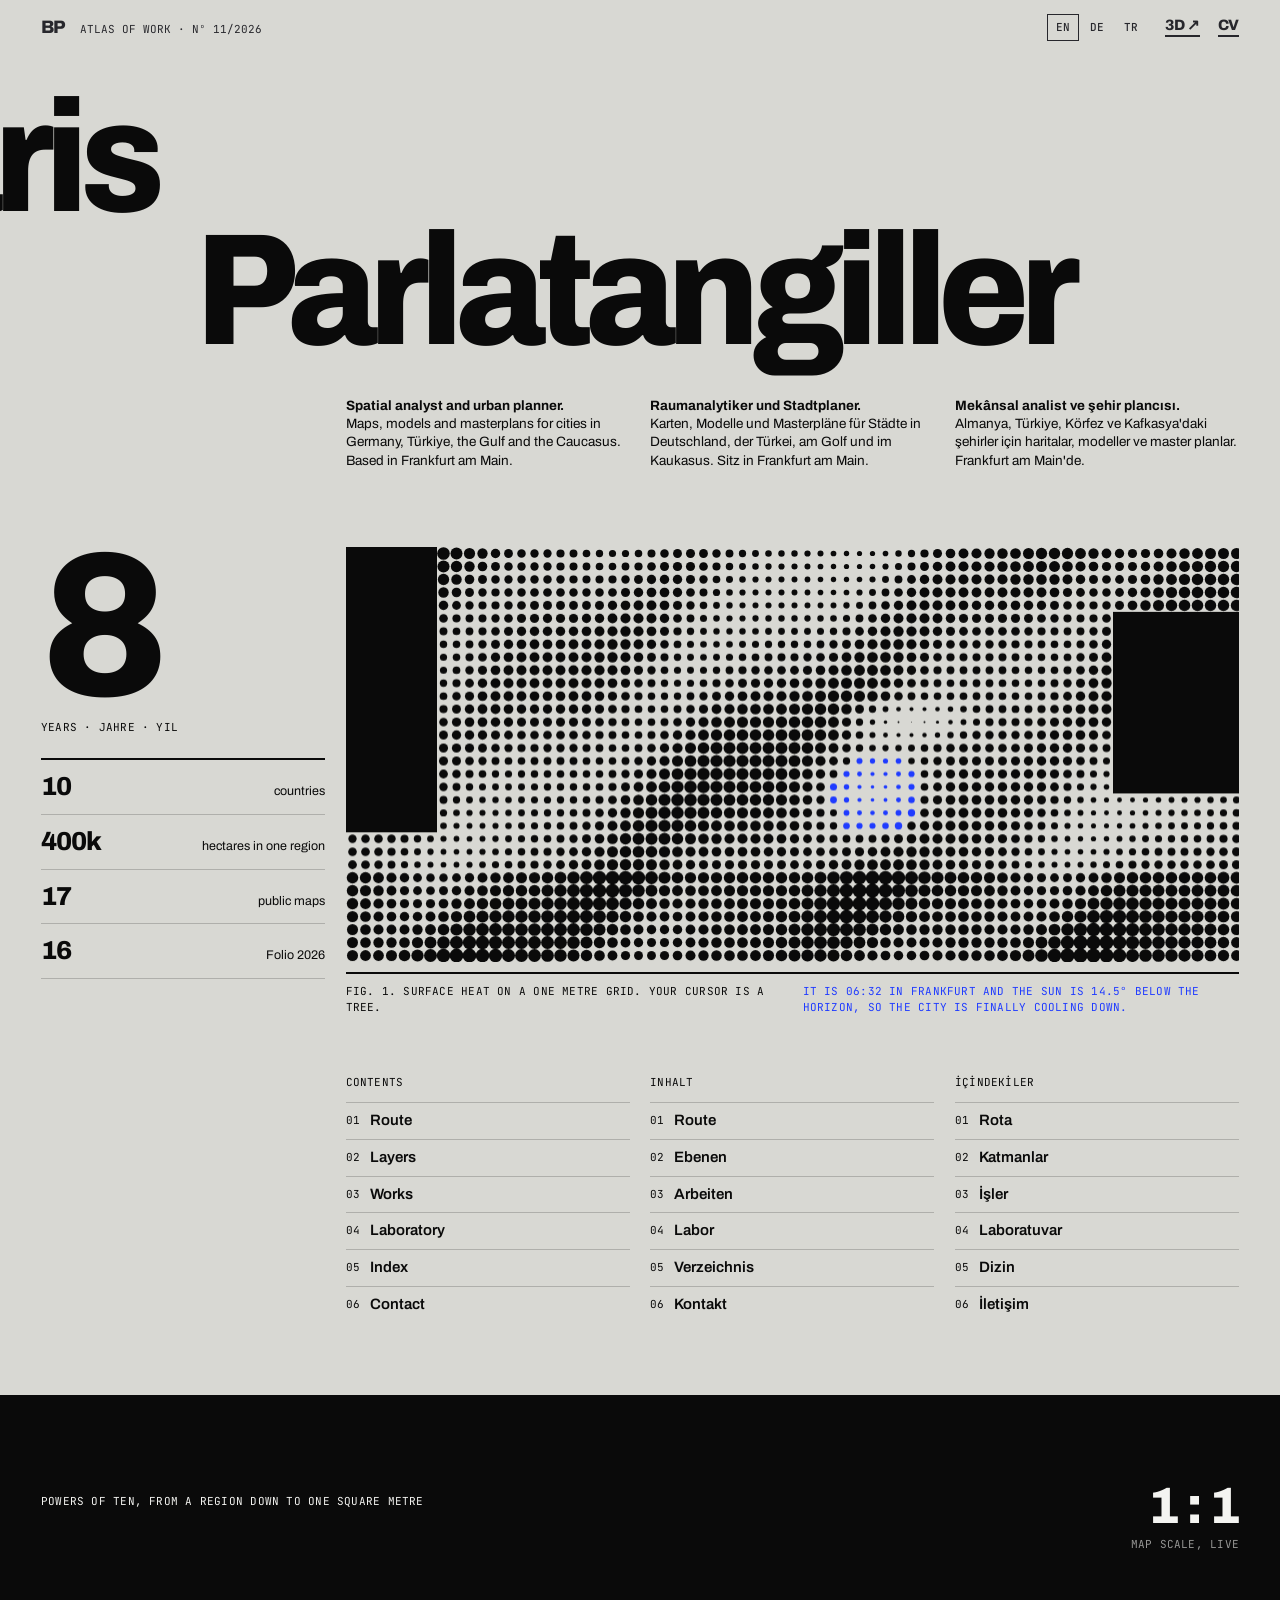
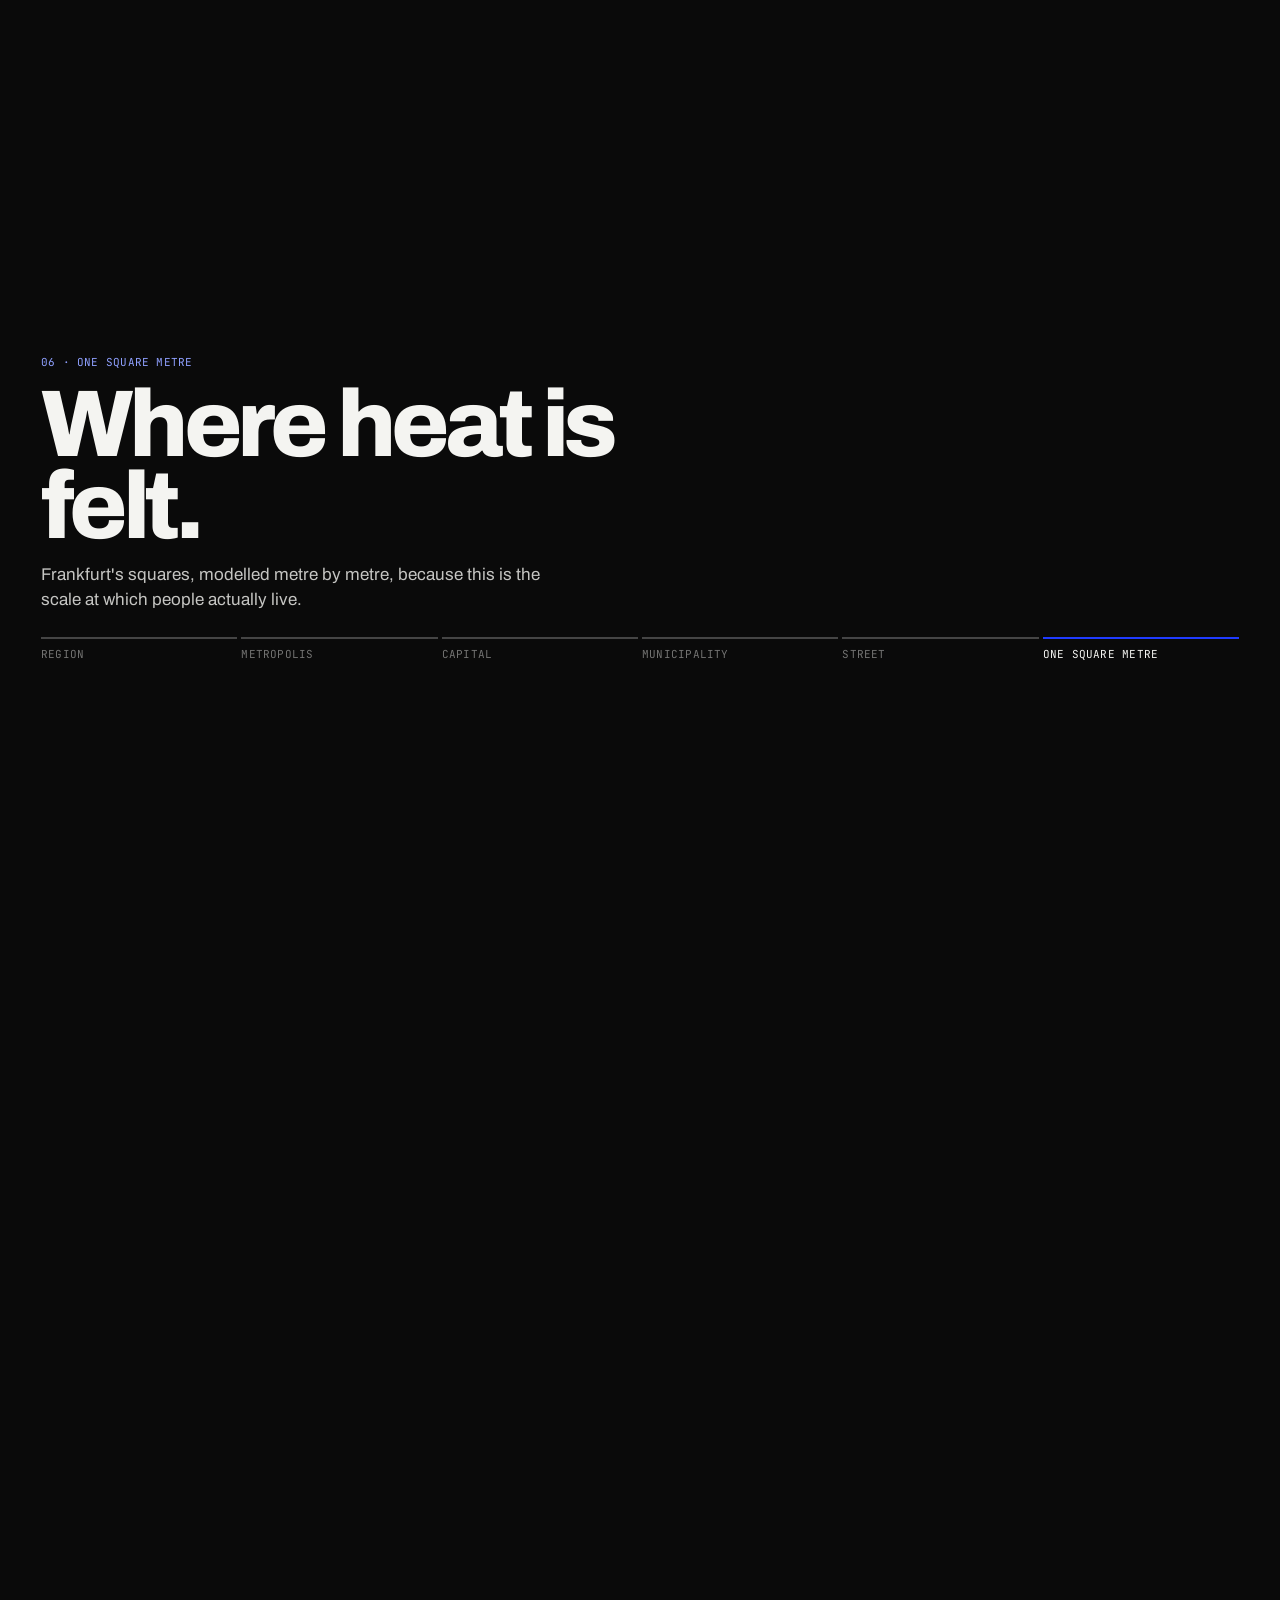
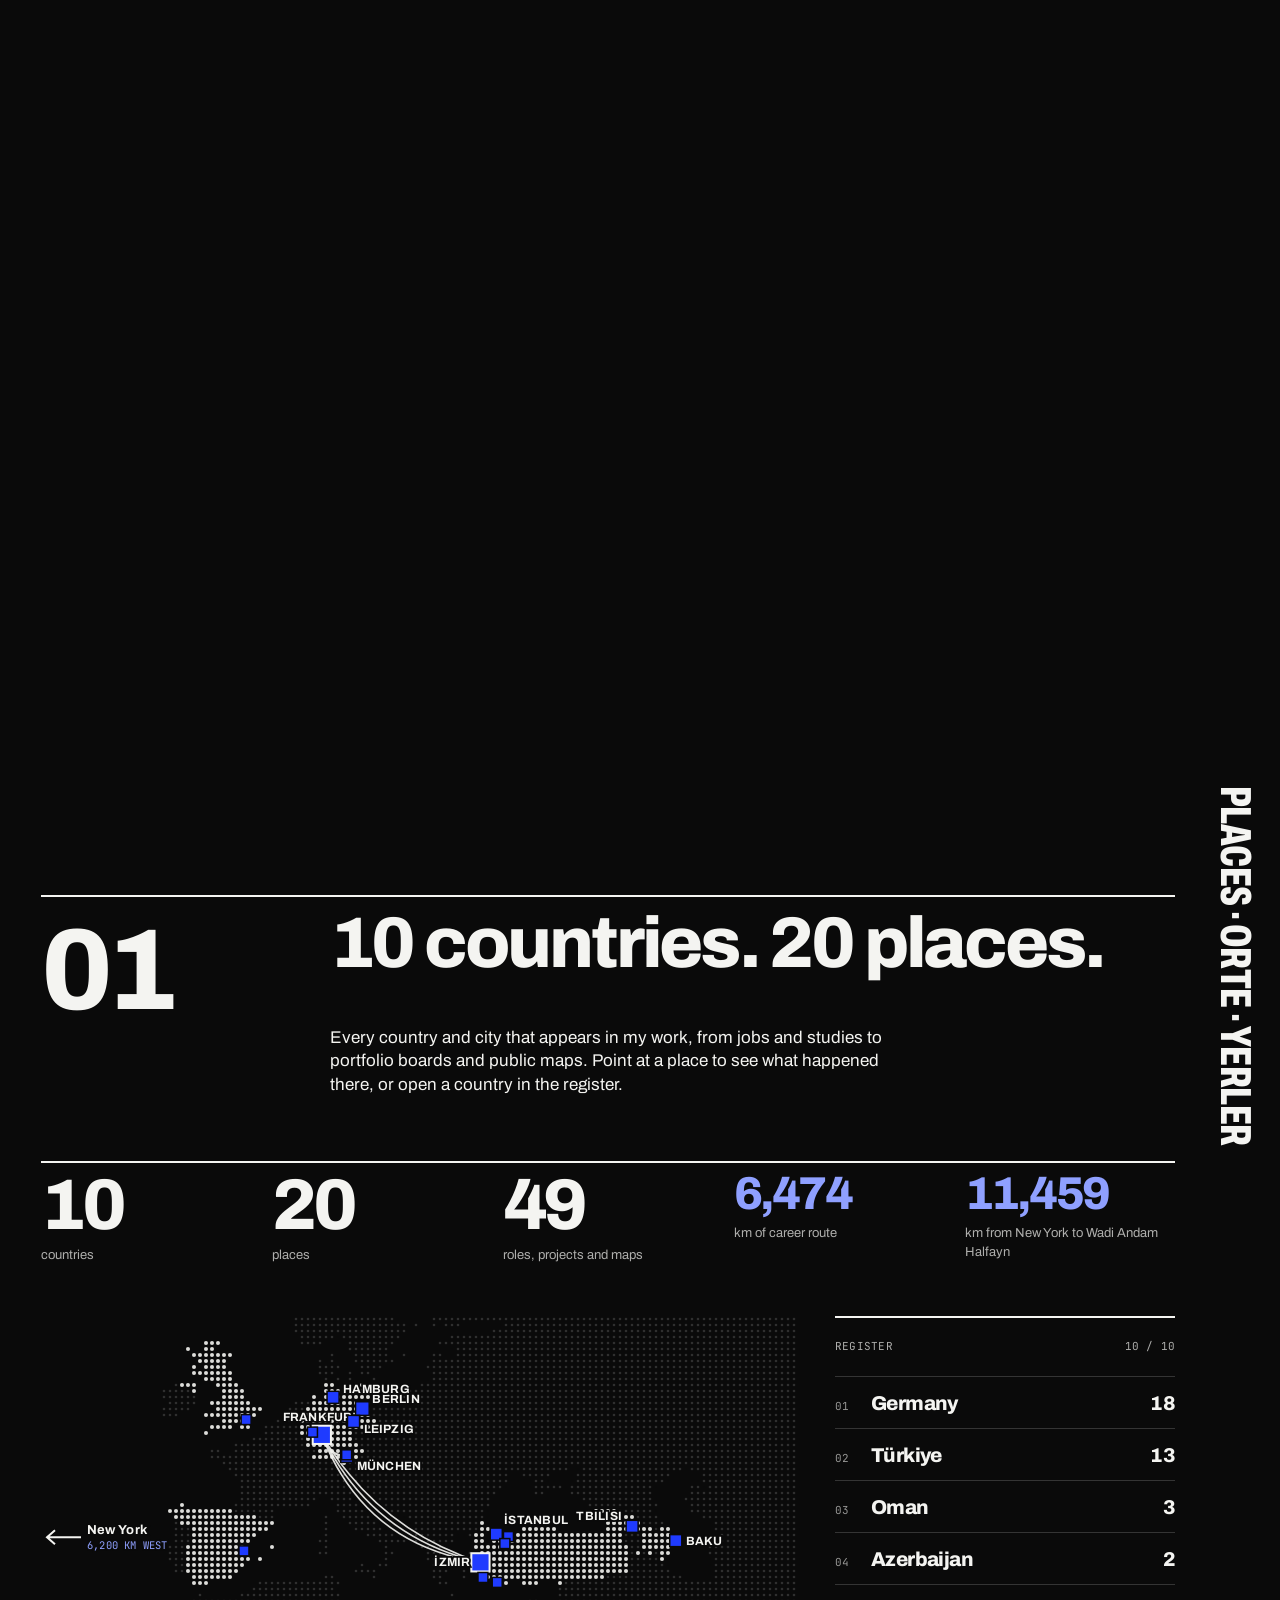
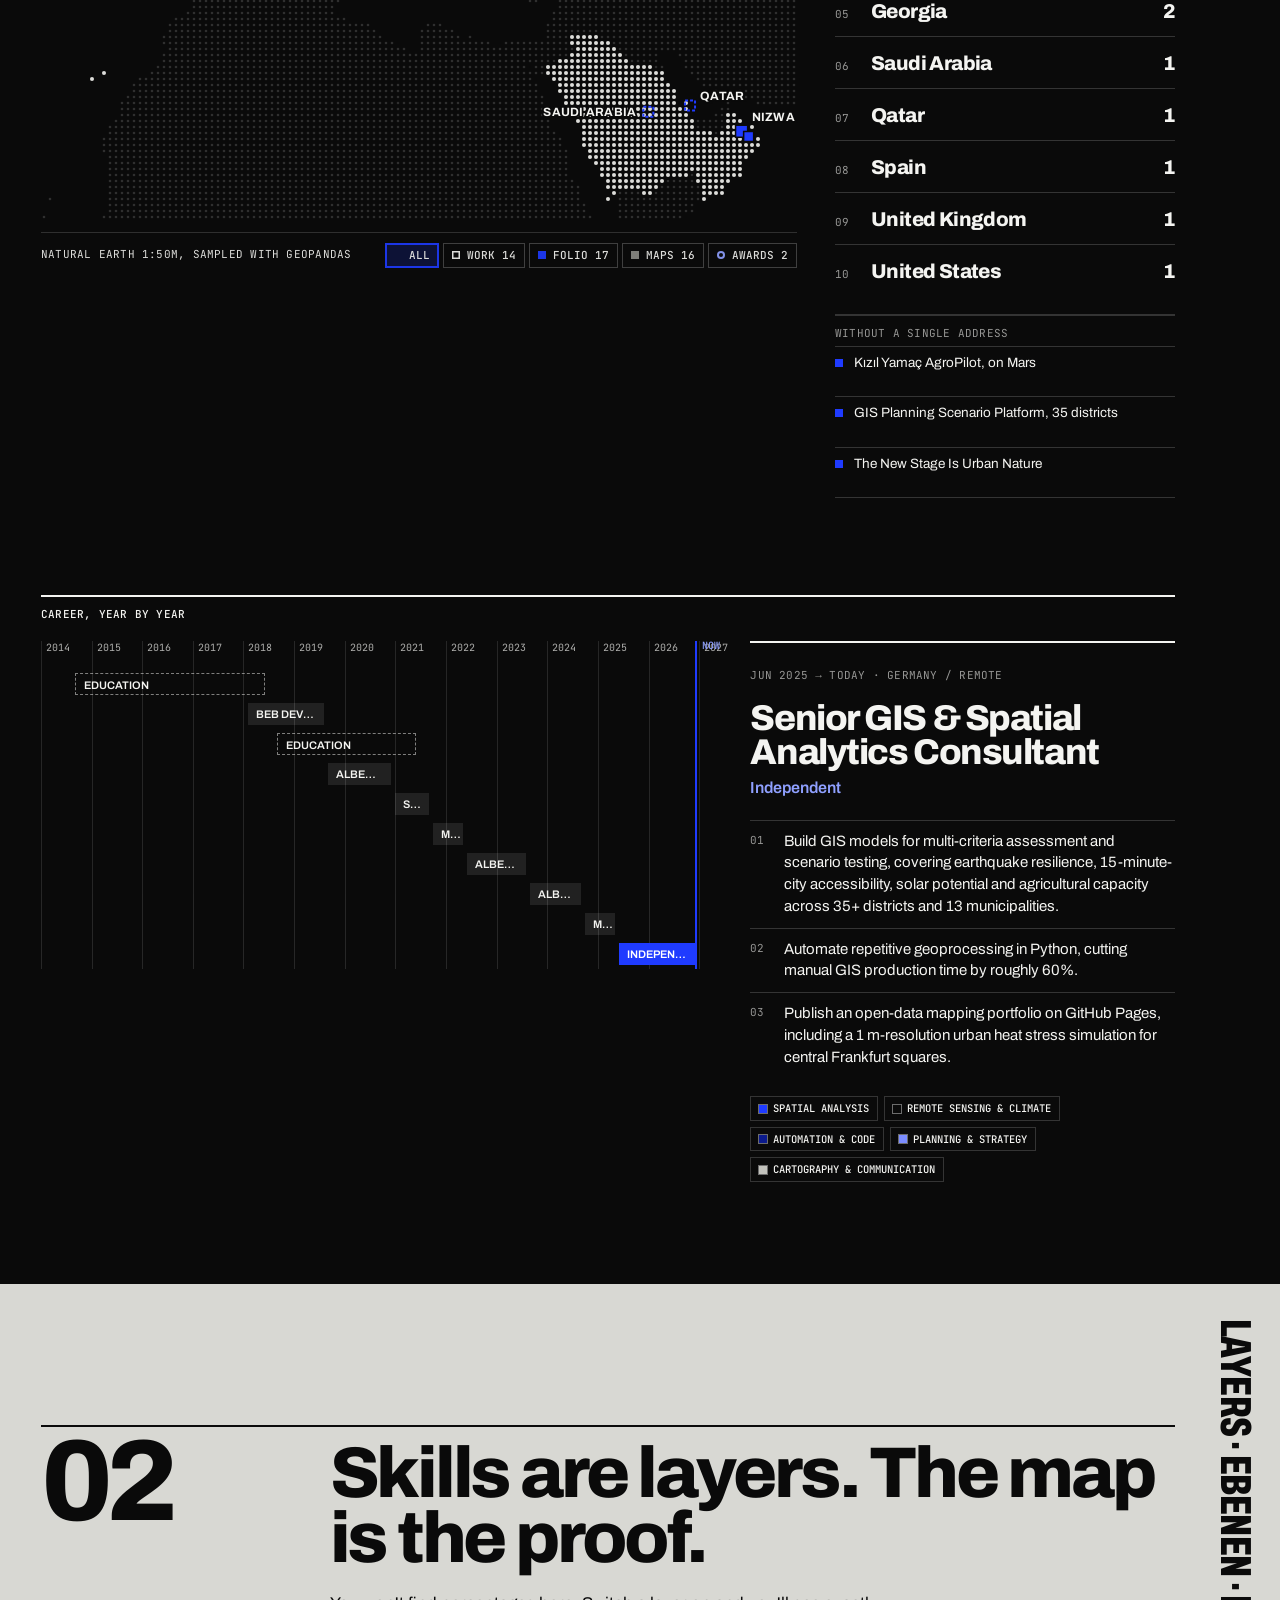
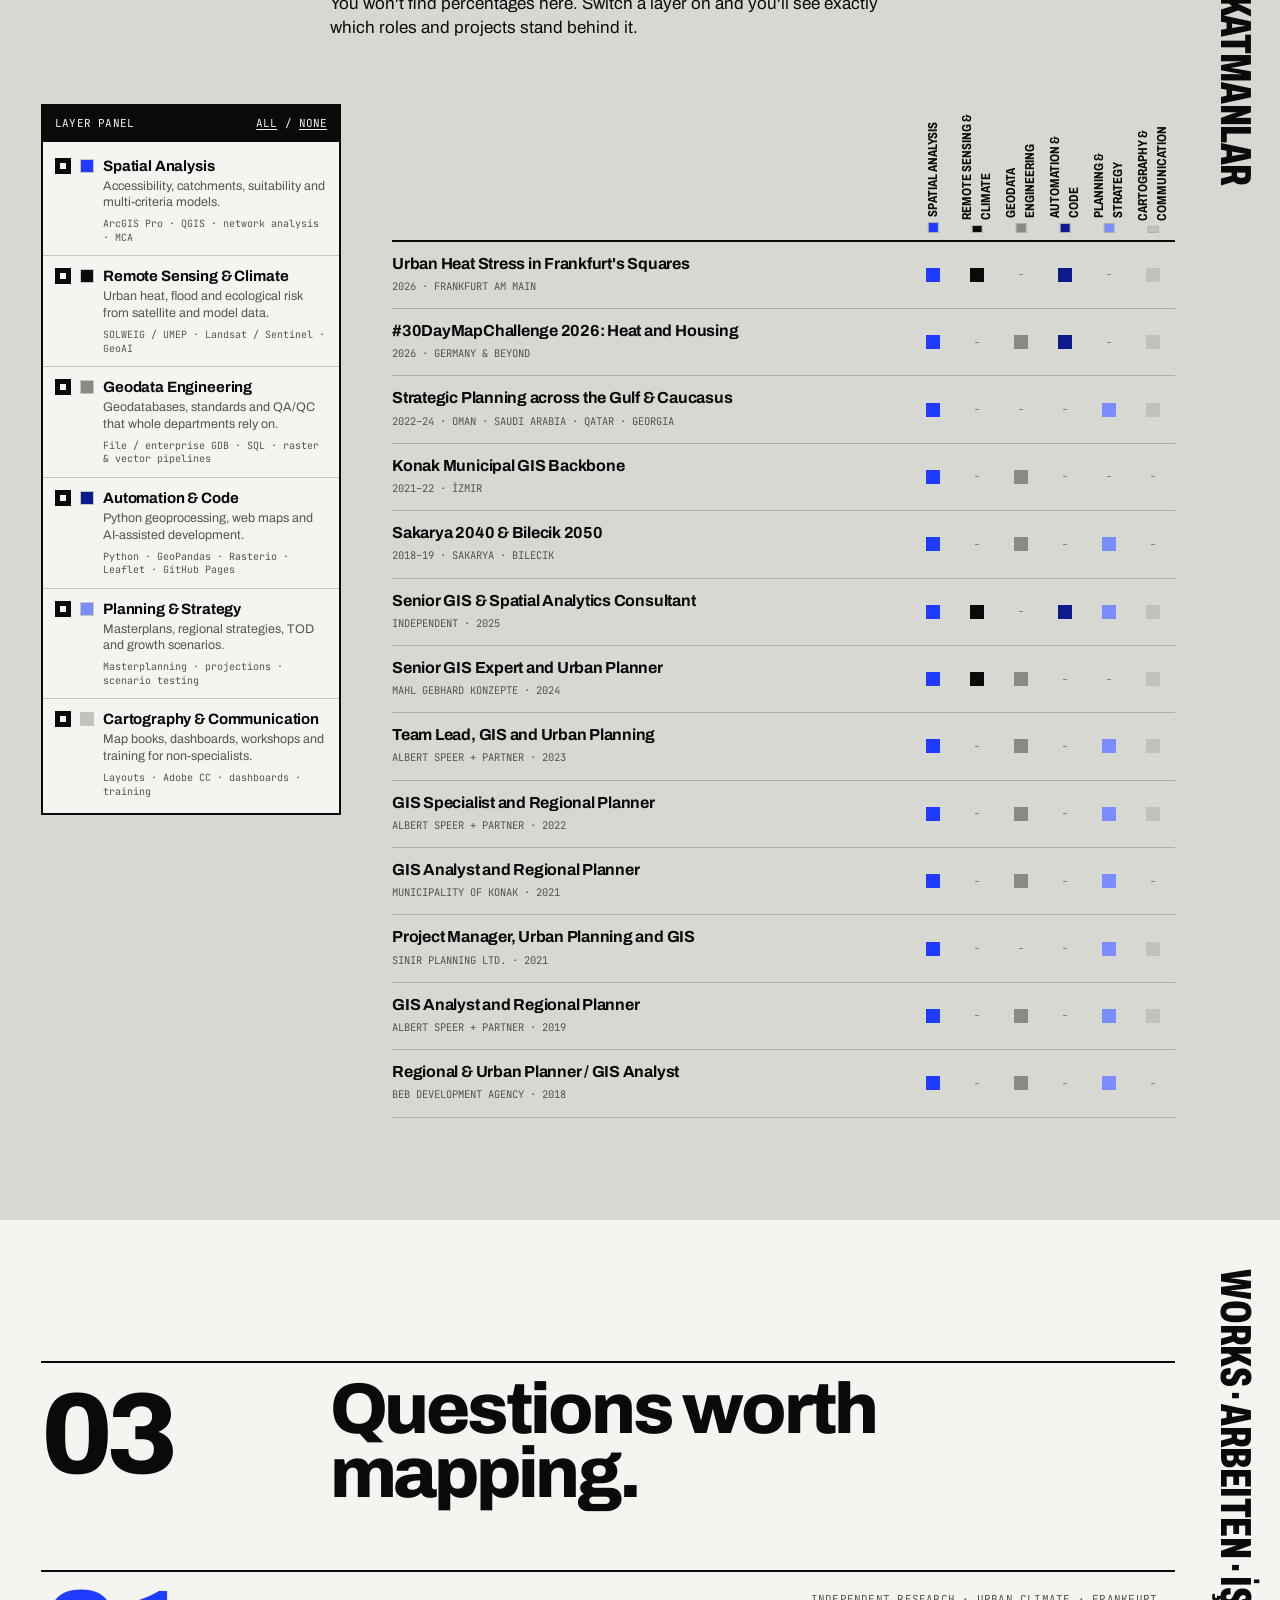
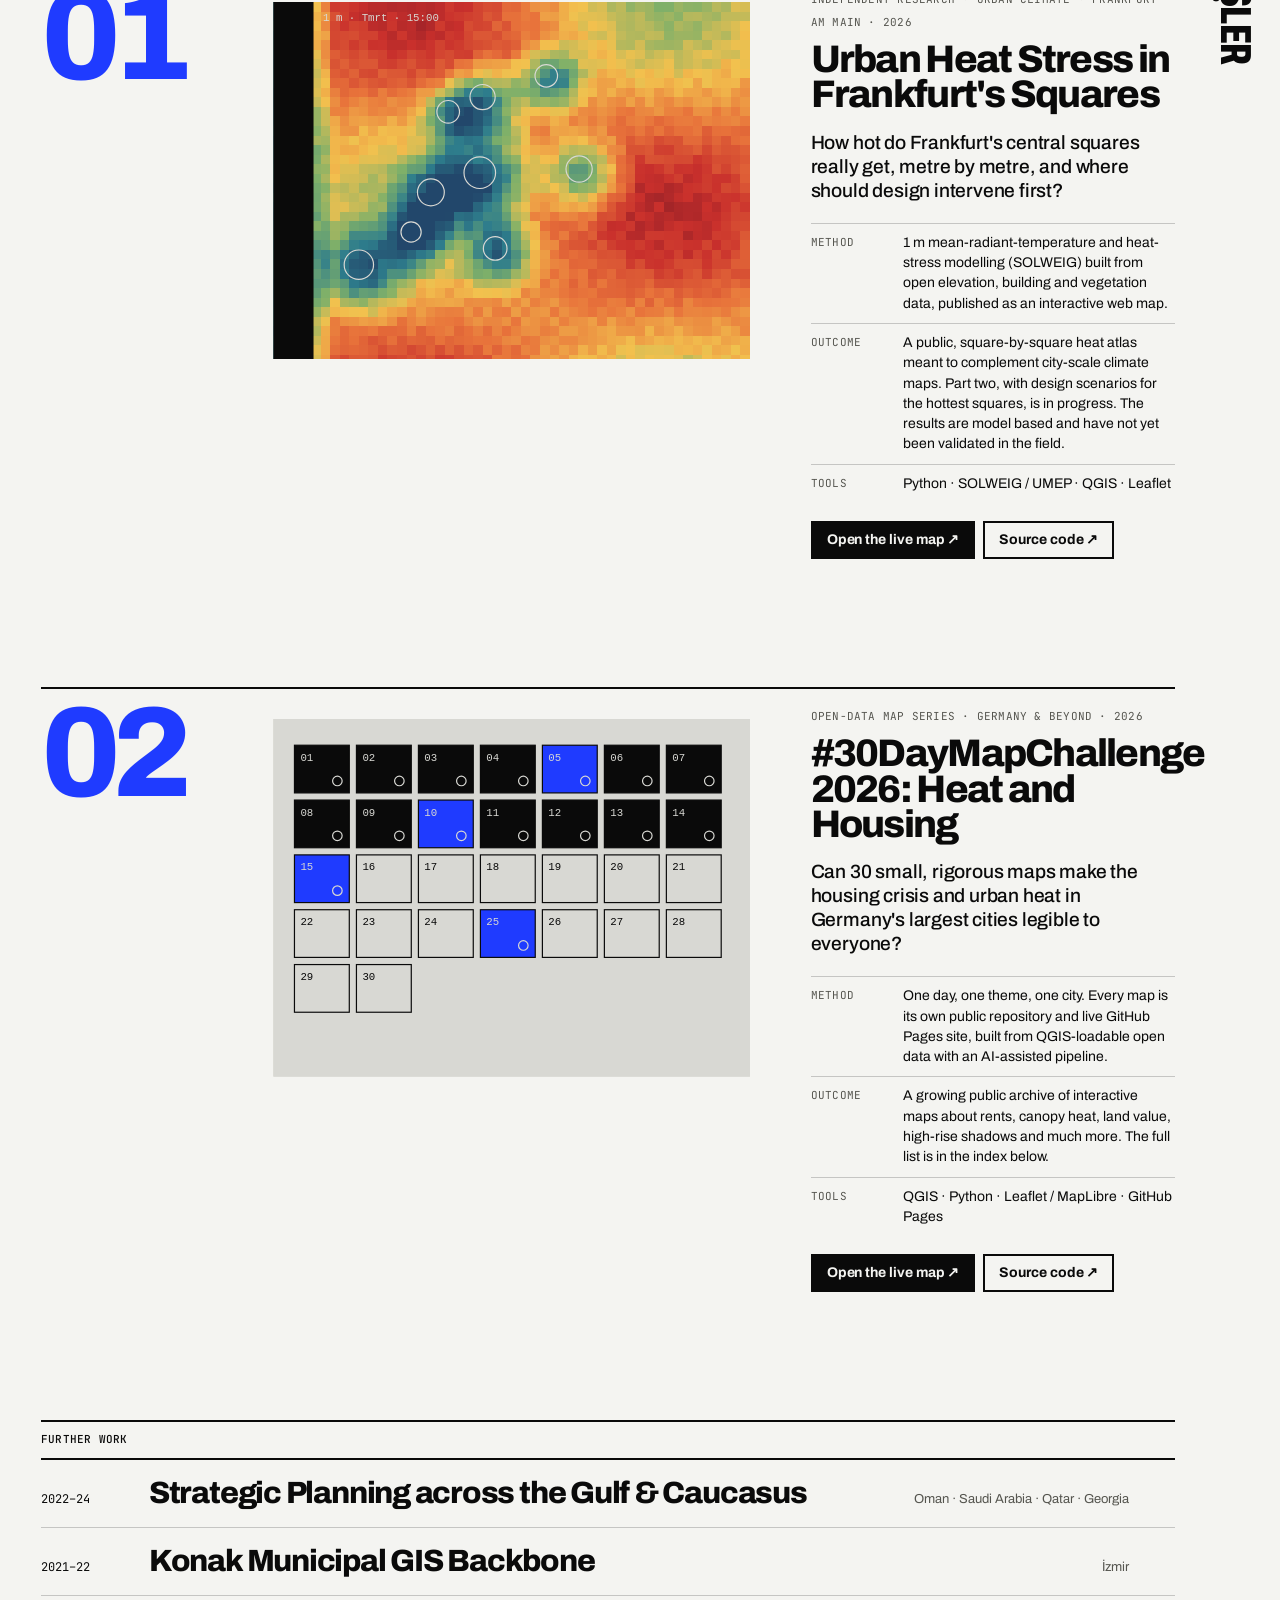
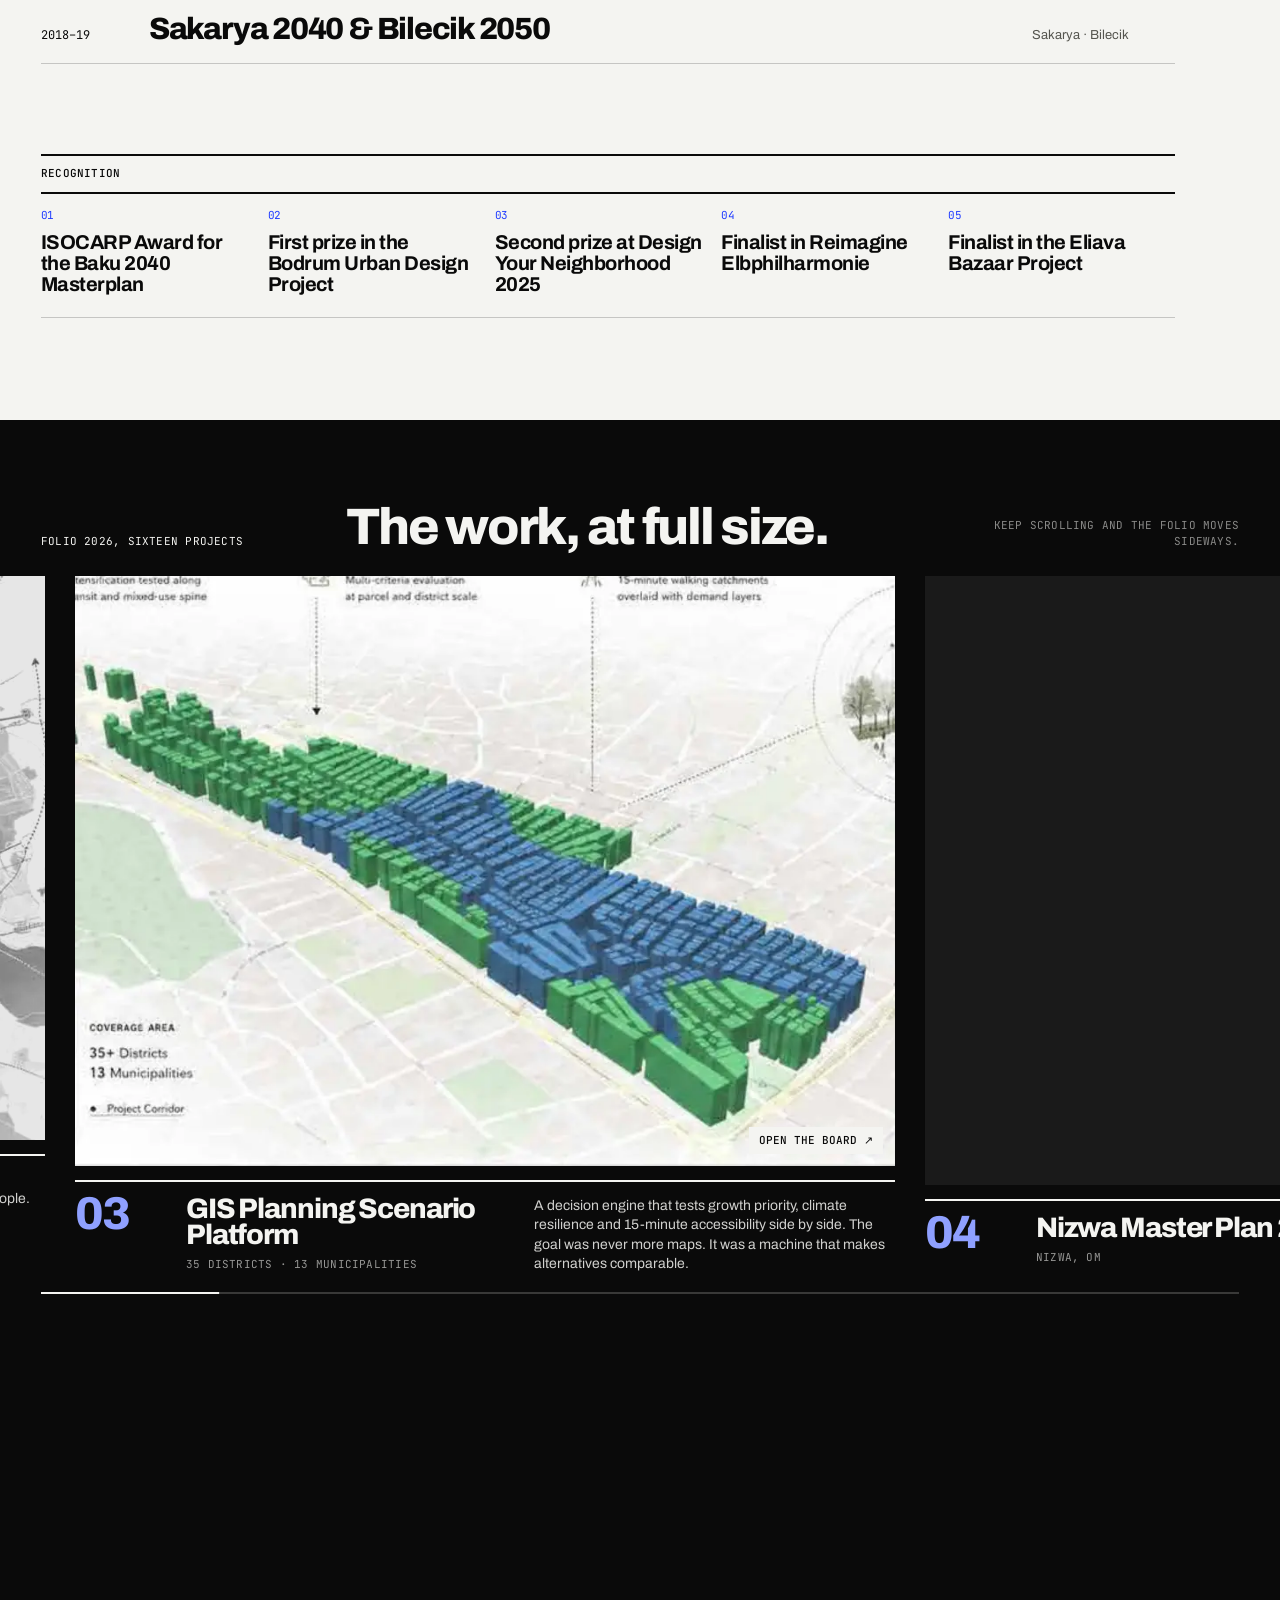
==== commit b44cb376: "v2 Career Twin: 3D map of the whole career, semantic zoom to a 1 m Frankfurt heat model, lenses, tou" ====
--- a/index.html
+++ b/index.html
@@ -28,6 +28,7 @@
     <a class="mark" href="#top"><b>BP</b><span>Atlas of Work · Nº 11/2026</span></a>
     <div class="bar-right">
       <div class="seg" role="group" aria-label="Language"><button data-lang="en">EN</button><button data-lang="de">DE</button><button data-lang="tr">TR</button></div>
+      <a class="cvlink" href="v2/" data-keep-lang>3D ↗</a>
       <a class="cvlink" href="cv.html" data-keep-lang data-i18n="nav.cv">CV</a>
     </div>
   </header>
